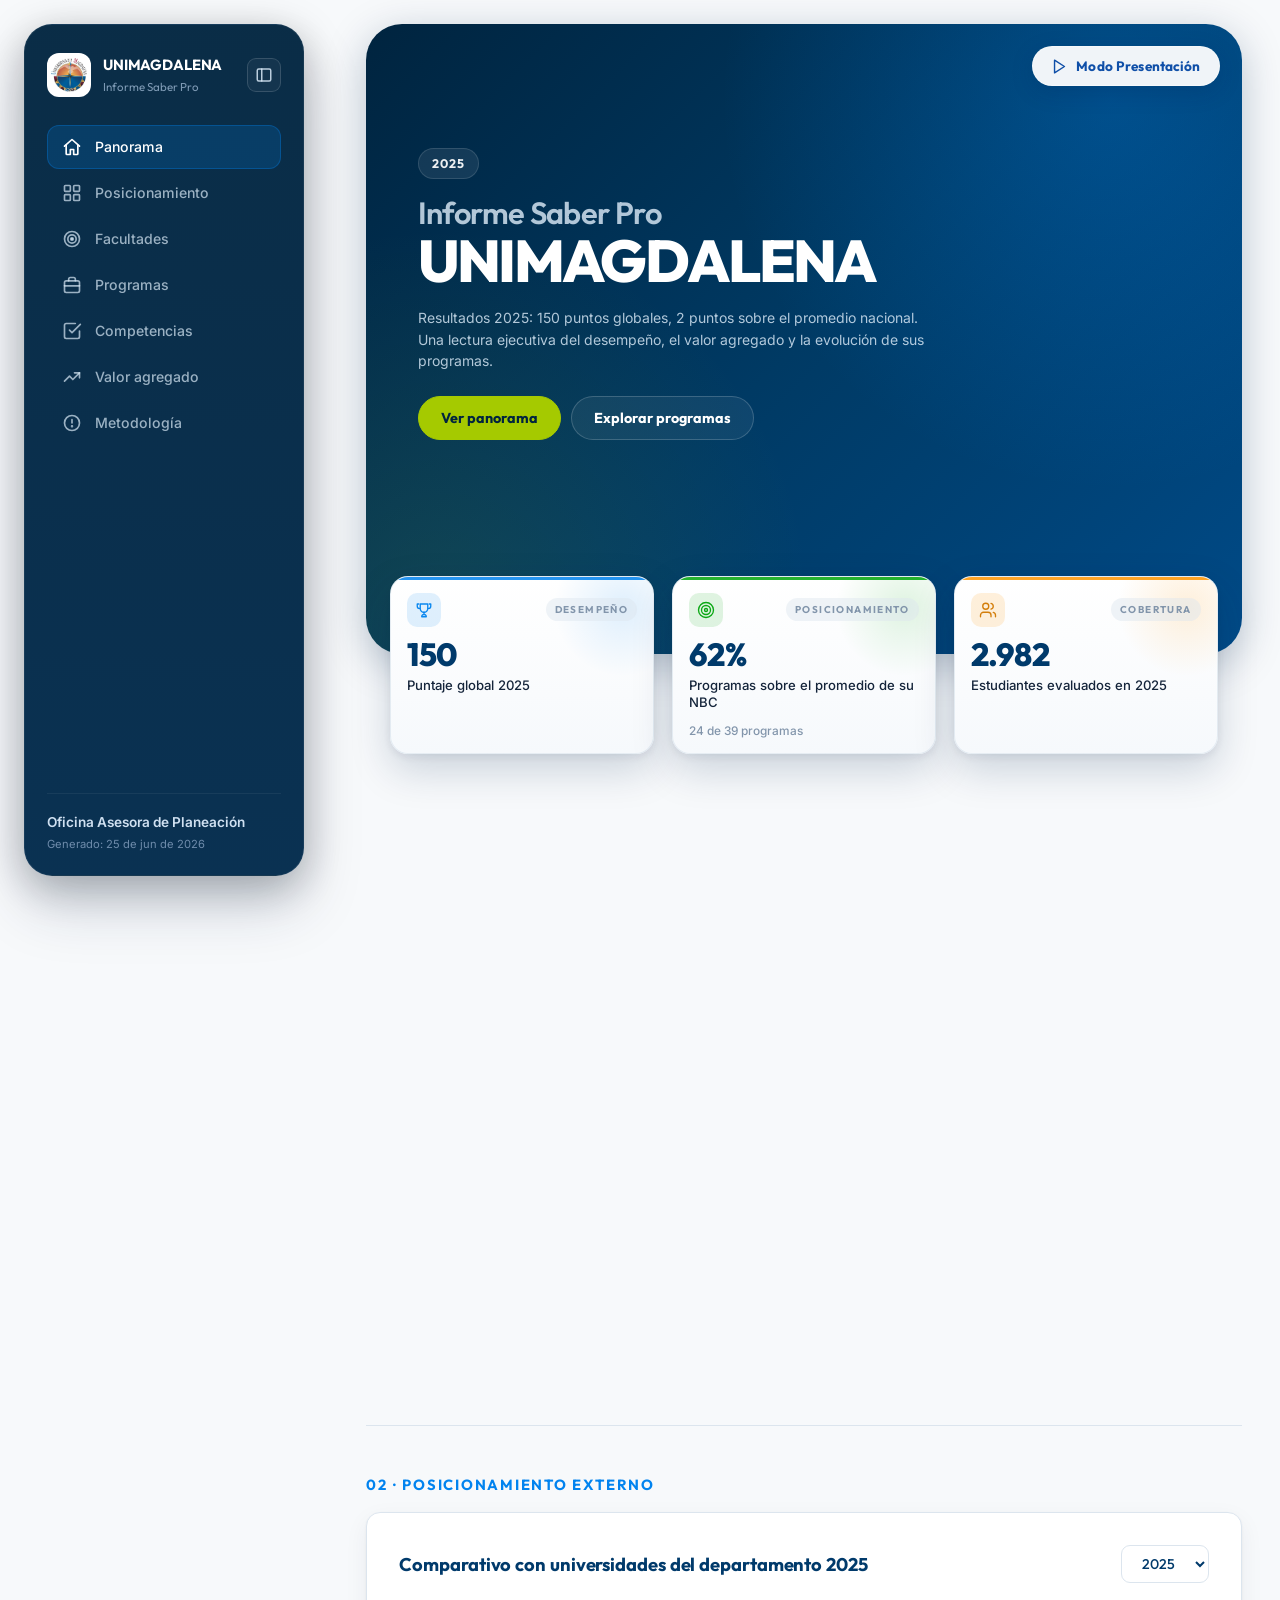
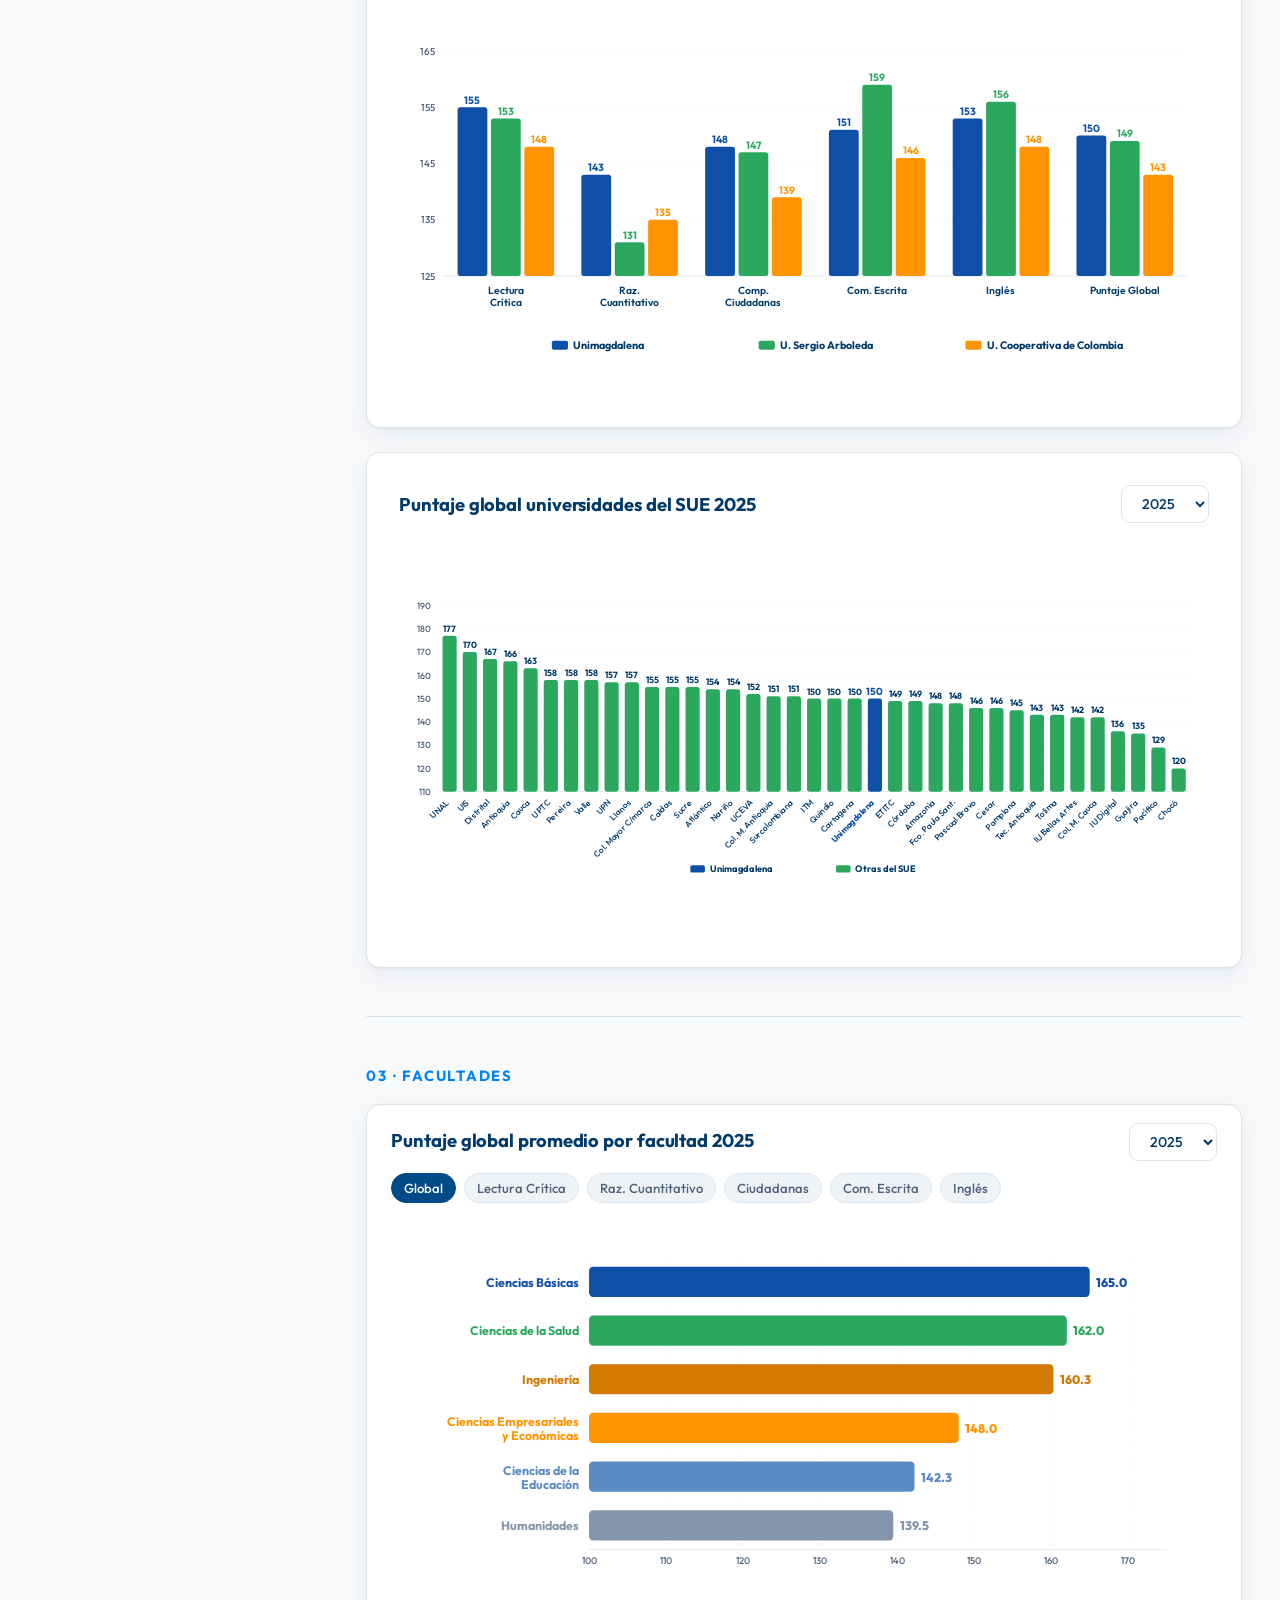
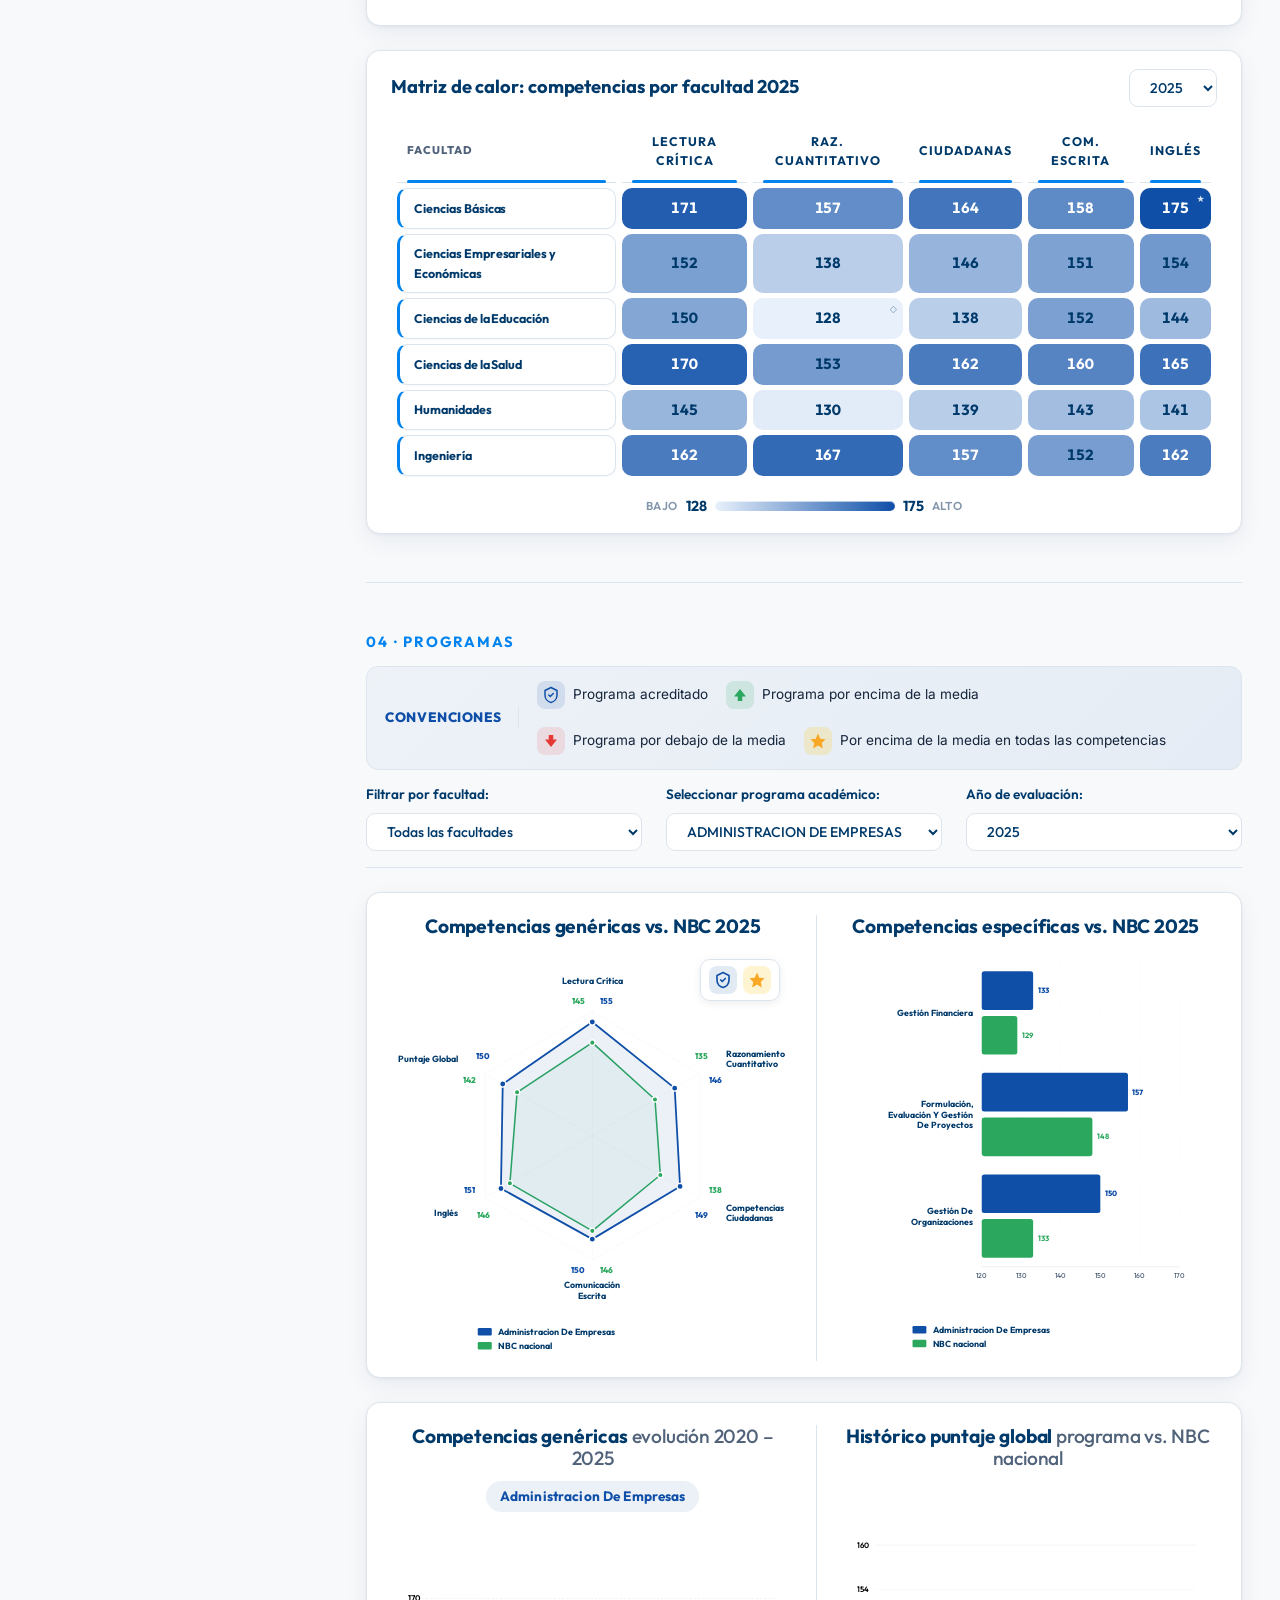
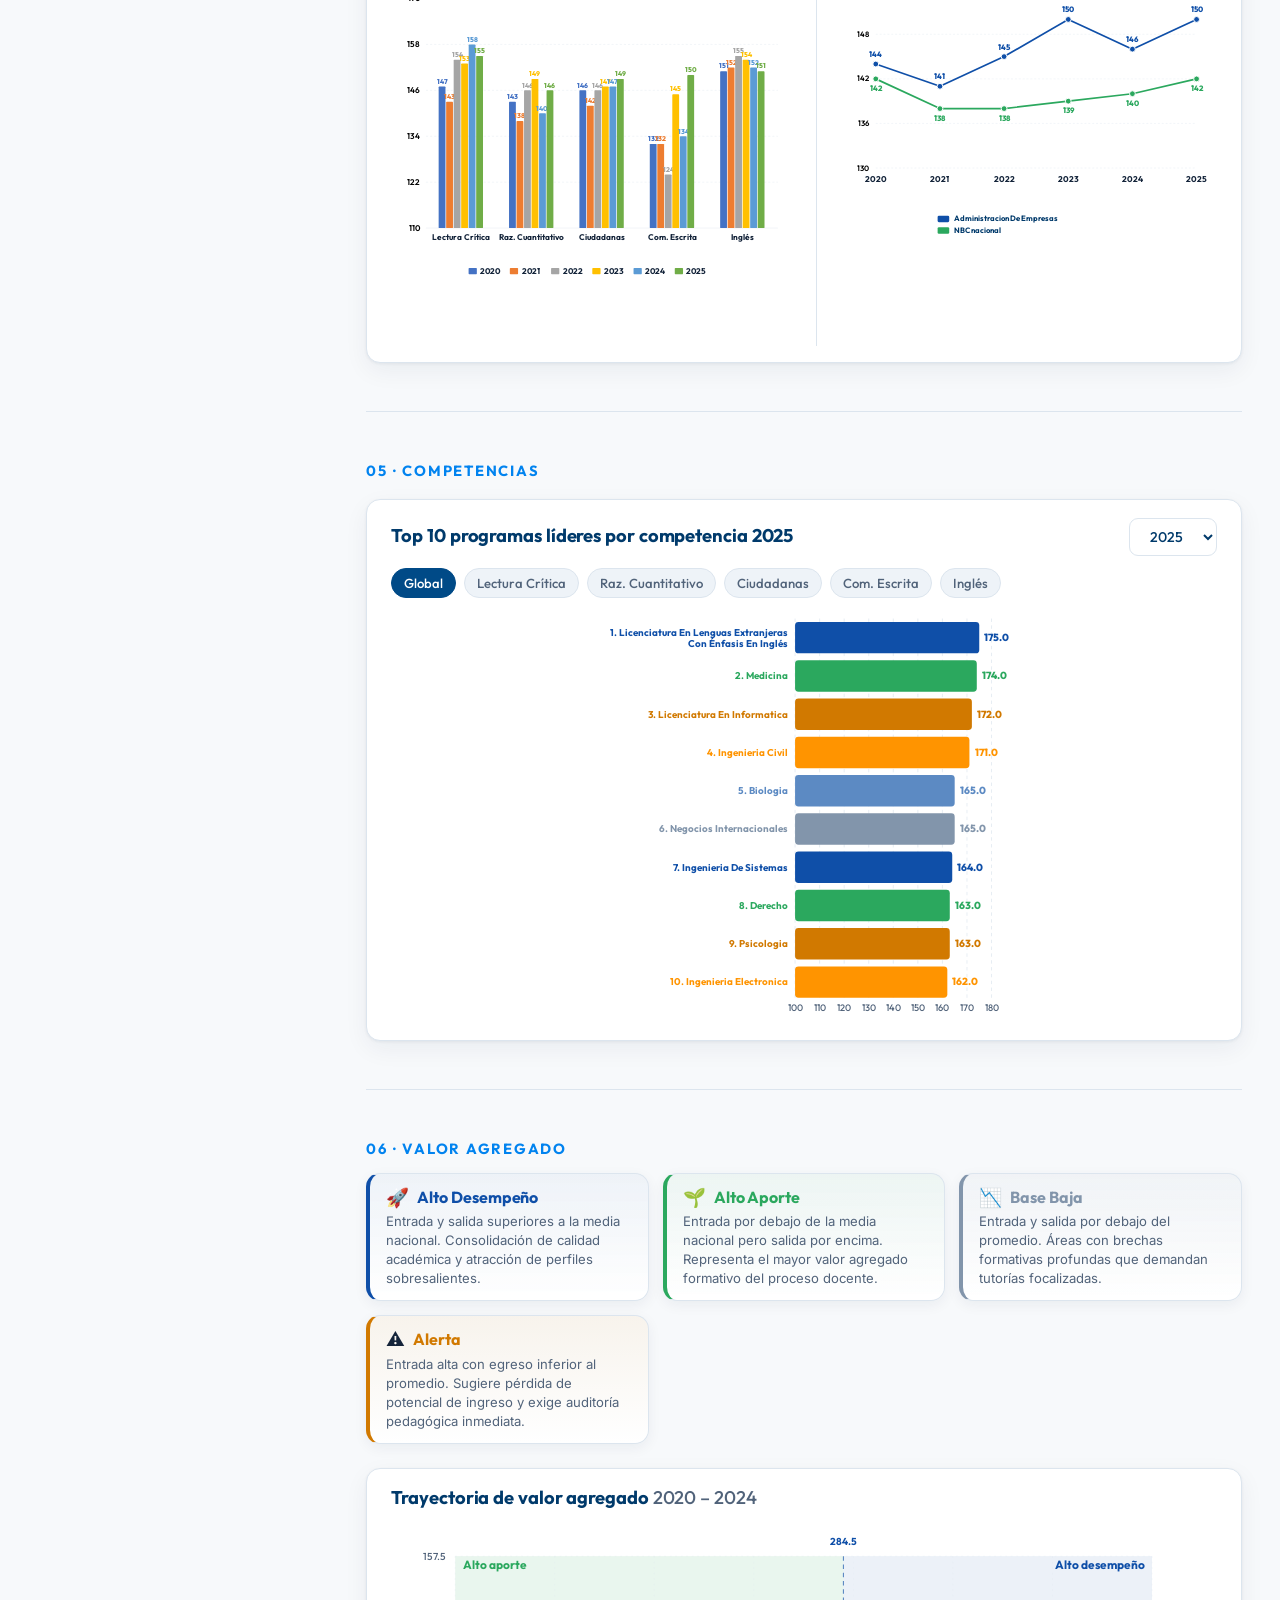
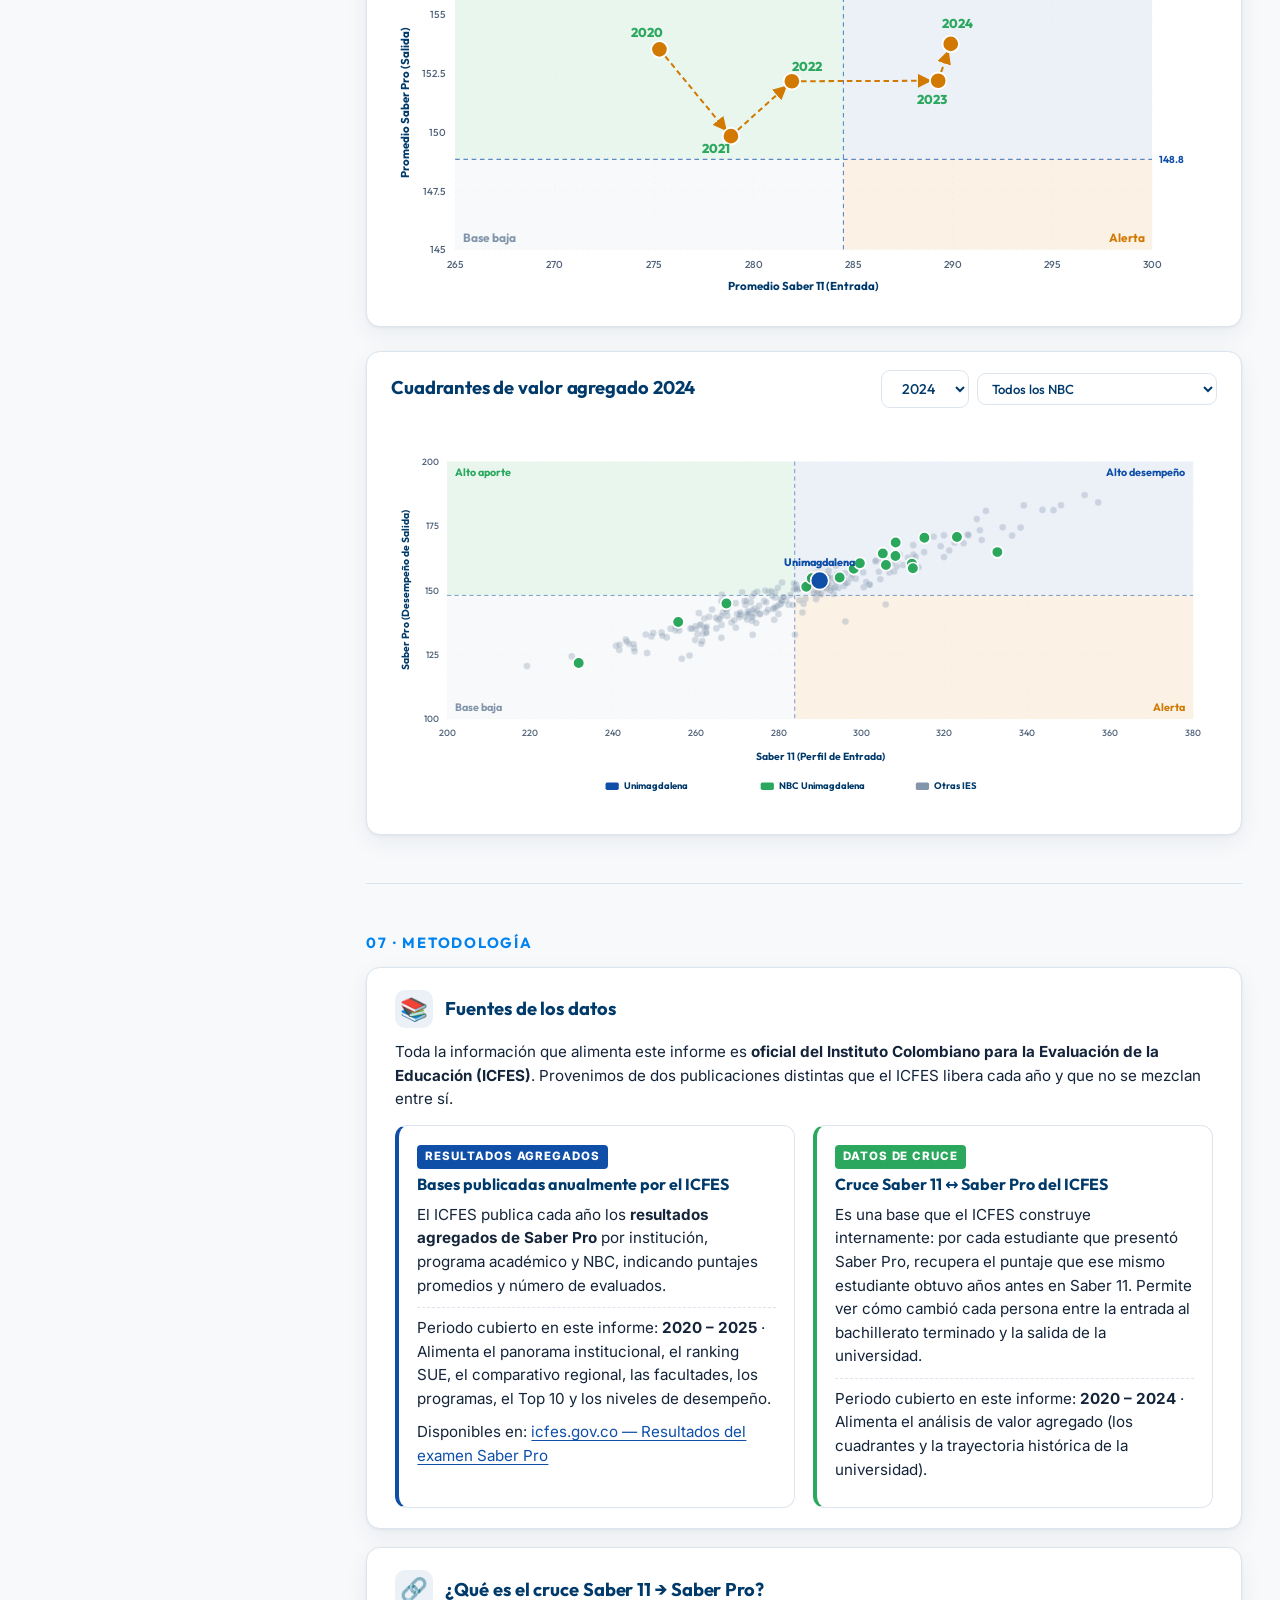
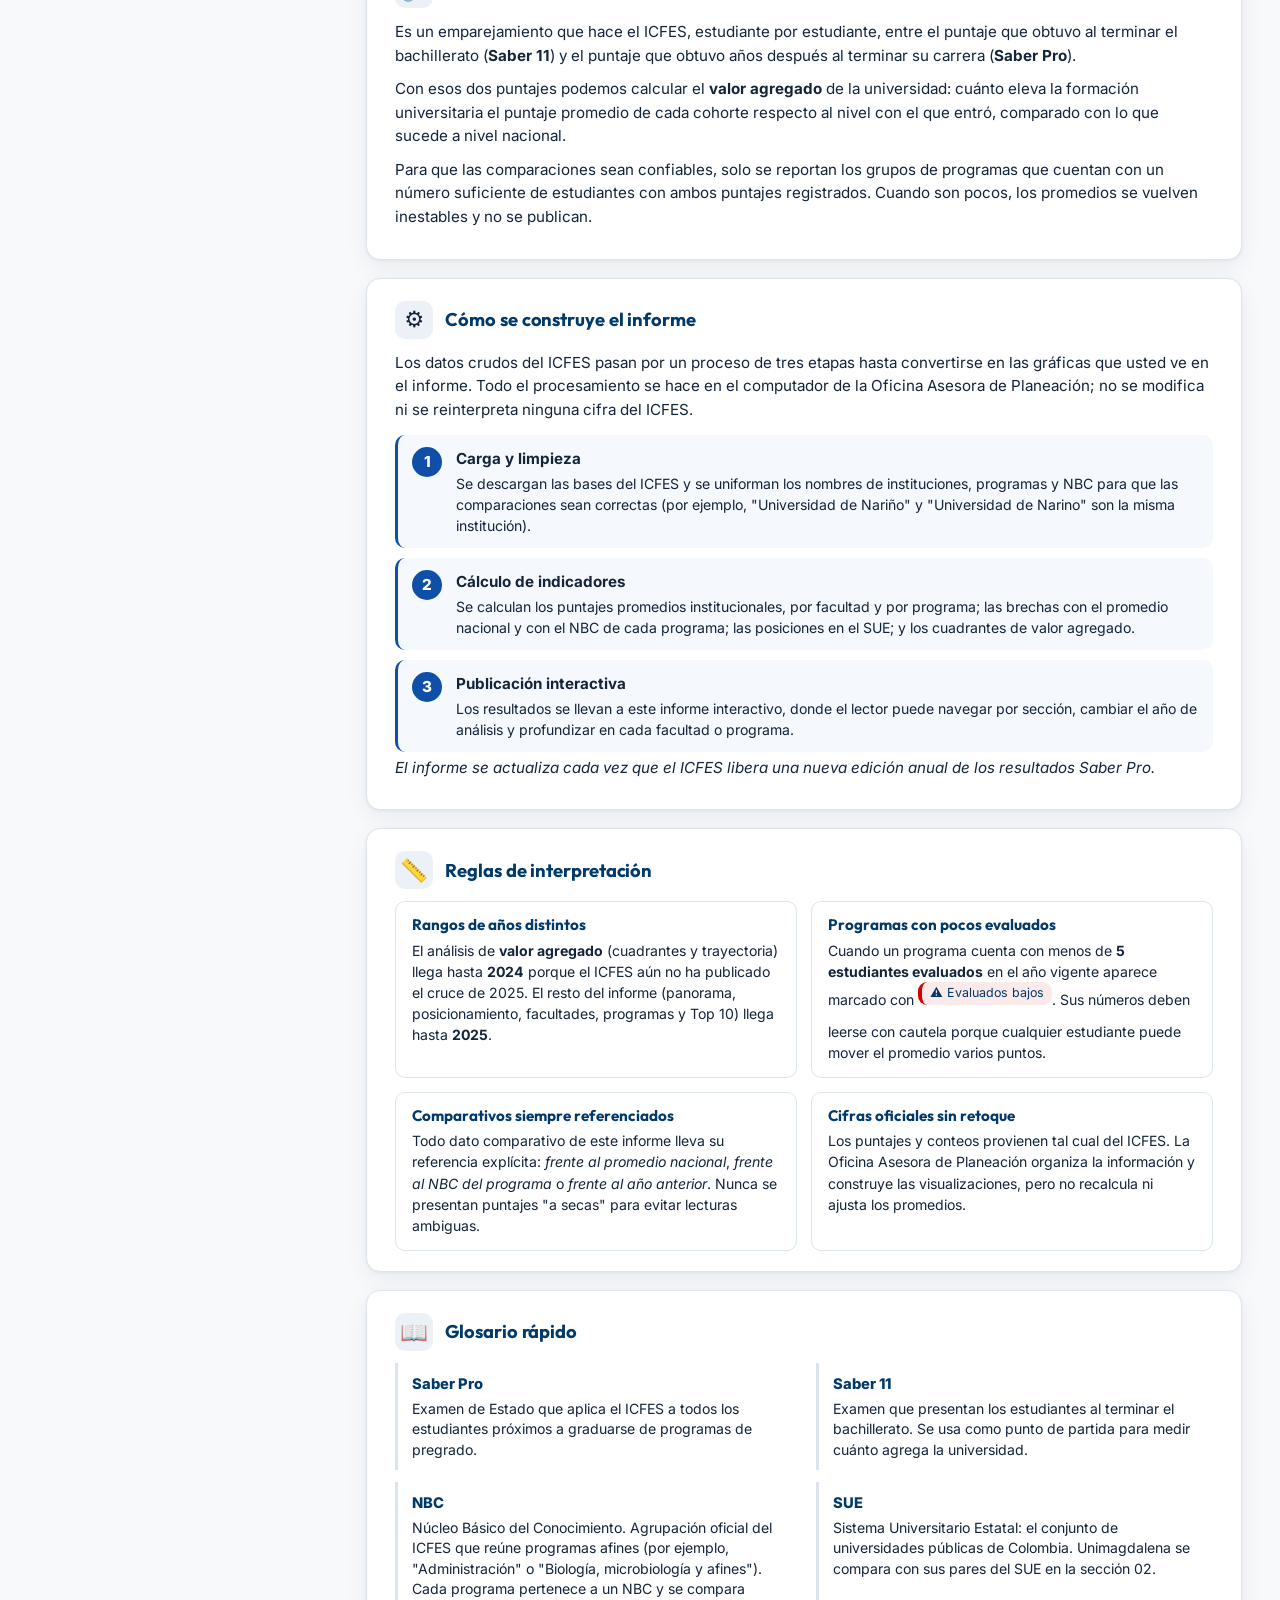
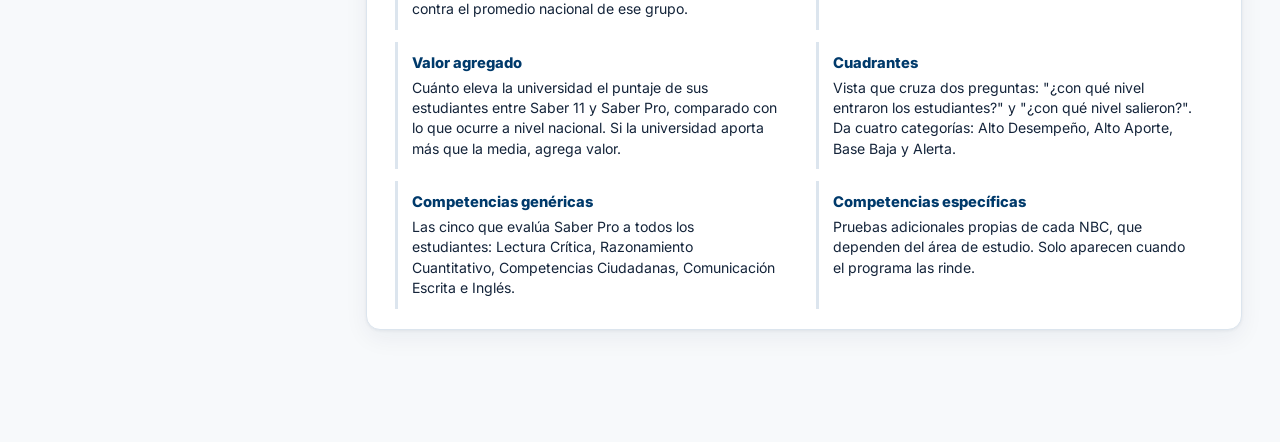
==== informe/informe/index.html @ 6e068664 "feat(presentation): pulir Slide 08 Valor Agregado - 4 cuadrante chips compactos arriba (Alto Desempe" ====
<!DOCTYPE html>
<html lang="es">
<head>
<meta charset="UTF-8">
<meta name="viewport" content="width=device-width, initial-scale=1.0">
<!-- Cache control: forza al navegador a revalidar el HTML cada vez para que
     los cambios de breakpoints/layout se vean sin necesidad de hard refresh
     manual. Asi el push de github pages se refleja en el telefono al instante. -->
<meta http-equiv="Cache-Control" content="no-cache, no-store, must-revalidate">
<meta http-equiv="Pragma" content="no-cache">
<meta http-equiv="Expires" content="0">
<title>Informe Saber Pro · Universidad del Magdalena</title>
<link rel="preconnect" href="https://fonts.googleapis.com">
<link rel="preconnect" href="https://fonts.gstatic.com" crossorigin>
<link href="https://fonts.googleapis.com/css2?family=Outfit:wght@400;500;600;700;800&family=Inter:wght@400;500;600&display=swap" rel="stylesheet">
<link rel="stylesheet" href="assets/css/tokens.css?v=252">
<link rel="stylesheet" href="assets/css/presentation.css?v=285">
</head>
<body>

<!-- Botón hamburguesa para abrir el menú en mobile -->
<button type="button" class="menu-toggle" id="menuToggle" aria-label="Abrir menú de secciones" aria-expanded="false" aria-controls="sidebar">
  <svg viewBox="0 0 24 24" fill="none" stroke="currentColor" stroke-width="2.4" stroke-linecap="round" stroke-linejoin="round" aria-hidden="true">
    <line x1="4" y1="7" x2="20" y2="7"/>
    <line x1="4" y1="12" x2="20" y2="12"/>
    <line x1="4" y1="17" x2="20" y2="17"/>
  </svg>
</button>

<!-- Backdrop del drawer (oscurece el contenido cuando el menú está abierto en mobile) -->
<div class="sidebar-backdrop" id="sidebarBackdrop" aria-hidden="true"></div>

<div class="layout">

  <!-- ===================== SIDEBAR ===================== -->
  <aside class="sidebar" id="sidebar" aria-label="Menu de secciones">
    <div class="sidebar__brand">
      <div class="sidebar__logo" id="brandLogo">
        <img src="assets/img/escudo-unimagdalena.png?v=251"
             alt="Escudo Universidad del Magdalena"
             onerror="this.parentNode.textContent='UM'">
      </div>
      <div class="sidebar__title">UNIMAGDALENA<span>Informe Saber Pro</span></div>
      <button type="button" class="sidebar-toggle" id="sidebarToggle" aria-label="Colapsar menú" aria-expanded="true">
        <svg viewBox="0 0 24 24" fill="none" stroke="currentColor" stroke-width="2" stroke-linecap="round" stroke-linejoin="round" aria-hidden="true">
          <rect x="3" y="4" width="18" height="16" rx="2"/>
          <line x1="9" y1="4" x2="9" y2="20"/>
        </svg>
      </button>
    </div>
    <nav class="nav" id="nav">
      <a class="nav__item is-active" href="#portada" data-label="Panorama">
        <span class="nav__icon" aria-hidden="true"><svg viewBox="0 0 24 24" fill="none" stroke="currentColor" stroke-width="2" stroke-linecap="round" stroke-linejoin="round"><path d="M3 11l9-8 9 8"/><path d="M5 10v10a1 1 0 0 0 1 1h4v-6h4v6h4a1 1 0 0 0 1-1V10"/></svg></span>
        <span class="nav__text">Panorama</span>
      </a>
      <a class="nav__item" href="#posicionamiento" data-label="Posicionamiento">
        <span class="nav__icon" aria-hidden="true"><svg viewBox="0 0 24 24" fill="none" stroke="currentColor" stroke-width="2" stroke-linecap="round" stroke-linejoin="round"><rect x="3" y="3" width="7" height="7" rx="1"/><rect x="14" y="3" width="7" height="7" rx="1"/><rect x="3" y="14" width="7" height="7" rx="1"/><rect x="14" y="14" width="7" height="7" rx="1"/></svg></span>
        <span class="nav__text">Posicionamiento</span>
      </a>
      <a class="nav__item" href="#facultades" data-label="Facultades">
        <span class="nav__icon" aria-hidden="true"><svg viewBox="0 0 24 24" fill="none" stroke="currentColor" stroke-width="2" stroke-linecap="round" stroke-linejoin="round"><circle cx="12" cy="12" r="9"/><circle cx="12" cy="12" r="5"/><circle cx="12" cy="12" r="1.5" fill="currentColor"/></svg></span>
        <span class="nav__text">Facultades</span>
      </a>
      <a class="nav__item" href="#programas" data-label="Programas">
        <span class="nav__icon" aria-hidden="true"><svg viewBox="0 0 24 24" fill="none" stroke="currentColor" stroke-width="2" stroke-linecap="round" stroke-linejoin="round"><rect x="3" y="7" width="18" height="14" rx="2"/><path d="M8 7V5a2 2 0 0 1 2-2h4a2 2 0 0 1 2 2v2"/><path d="M3 13h18"/></svg></span>
        <span class="nav__text">Programas</span>
      </a>
      <a class="nav__item" href="#competencias" data-label="Competencias">
        <span class="nav__icon" aria-hidden="true"><svg viewBox="0 0 24 24" fill="none" stroke="currentColor" stroke-width="2" stroke-linecap="round" stroke-linejoin="round"><polyline points="9 11 12 14 22 4"/><path d="M21 12v7a2 2 0 0 1-2 2H5a2 2 0 0 1-2-2V5a2 2 0 0 1 2-2h11"/></svg></span>
        <span class="nav__text">Competencias</span>
      </a>
      <a class="nav__item" href="#valor-agregado" data-label="Valor agregado">
        <span class="nav__icon" aria-hidden="true"><svg viewBox="0 0 24 24" fill="none" stroke="currentColor" stroke-width="2" stroke-linecap="round" stroke-linejoin="round"><polyline points="3 17 9 11 13 15 21 7"/><polyline points="15 7 21 7 21 13"/></svg></span>
        <span class="nav__text">Valor agregado</span>
      </a>
      <a class="nav__item" href="#metodologia" data-label="Metodología">
        <span class="nav__icon" aria-hidden="true"><svg viewBox="0 0 24 24" fill="none" stroke="currentColor" stroke-width="2" stroke-linecap="round" stroke-linejoin="round"><circle cx="12" cy="12" r="9"/><path d="M12 8v4"/><circle cx="12" cy="16" r="0.5" fill="currentColor"/></svg></span>
        <span class="nav__text">Metodología</span>
      </a>
    </nav>
    <div class="sidebar__foot">
      <strong>
        <span class="sidebar__foot-full">Oficina Asesora de Planeación</span>
        <span class="sidebar__foot-short" aria-hidden="true">OAP</span>
      </strong>
      <span id="footGen"></span>
    </div>
  </aside>


  <!-- ===================== CONTENIDO ===================== -->
  <main class="content">

    <!-- HERO / PORTADA -->
    <header class="hero" id="portada">
      <!-- Boton flotante para activar el Modo Presentacion (capa visual sobre el informe) -->
      <button type="button" class="presentation-trigger" id="presentationTrigger" aria-label="Activar modo presentación">
        <svg viewBox="0 0 24 24" fill="none" stroke="currentColor" stroke-width="2" stroke-linecap="round" stroke-linejoin="round" aria-hidden="true">
          <polygon points="5 3 19 12 5 21 5 3"/>
        </svg>
        <span>Modo Presentación</span>
      </button>
      <div class="hero__inner">
        <span class="hero__year-badge">2025</span>
        <h1>
          <span>Informe Saber Pro</span>
          <strong>UNIMAGDALENA</strong>
        </h1>
        <p class="hero__sub" id="heroSub"></p>
        <div class="hero__actions" aria-label="Accesos principales">
          <a class="hero__button hero__button--primary" href="#panorama">Ver panorama</a>
          <a class="hero__button" href="#programas">Explorar programas</a>
        </div>
      </div>
      <!-- Métricas conservadas como sumidero invisible para que el JS no falle -->
      <span id="heroScore" hidden></span>
      <span id="heroRank" hidden></span>
      <span id="heroPrograms" hidden></span>
    </header>

    <!-- KPIs (G1) -->
    <section class="kpi-grid" id="kpiGrid" aria-label="Indicadores clave"></section>

    <!-- SECCIONES -->
    <section class="section" id="panorama">
      <div class="section__eyebrow">01 · Panorama institucional</div>
      <!-- Card combinado: radar + histórico global en 2 columnas con divisor -->
      <div class="card panorama-card">
        <div class="panorama-grid">
          <div class="panorama-side">
            <div class="panorama-side__header">
              <h3 class="card__title panorama-side__title">Comparativo con el promedio nacional <span id="radarYearLbl">2025</span></h3>
              <div class="select-wrapper">
                <select id="selAnioRadar" class="control-select"></select>
              </div>
            </div>
            <div class="chart-container" id="chartRadar"></div>
          </div>
          <div class="panorama-side">
            <div class="panorama-side__header">
              <h3 class="card__title panorama-side__title">Evolución histórica <span class="card__title-soft">2020 – 2025</span></h3>
              <div class="select-wrapper select-wrapper--compact">
                <select id="selEvolComp" class="control-select control-select--compact"></select>
              </div>
            </div>
            <div class="chart-container" id="chartEvol"></div>
          </div>
        </div>
      </div>
    </section>

    <section class="section" id="posicionamiento">
      <div class="section__eyebrow">02 · Posicionamiento externo</div>
      <div class="charts-grid charts-grid--stacked">
        <div class="card">
          <div class="card__header-flex">
            <h3 class="card__title">Comparativo con universidades del departamento <span id="univDeptYearLbl">2025</span></h3>
            <div class="select-wrapper">
              <select id="selAnioUnivDept" class="control-select"></select>
            </div>
          </div>
          <div class="chart-container" id="chartUnivDept"></div>
        </div>
        <div class="card">
          <div class="card__header-flex">
            <h3 class="card__title">Puntaje global universidades del SUE <span id="sueYearLbl">2025</span></h3>
            <div class="select-wrapper">
              <select id="selAnioSue" class="control-select"></select>
            </div>
          </div>
          <div class="chart-container" id="chartSue"></div>
        </div>
      </div>
    </section>

    <section class="section" id="facultades">
      <div class="section__eyebrow">03 · Facultades</div>
      <div class="charts-grid charts-grid--stacked">
        <div class="card">
          <div class="card__header-flex">
            <h3 class="card__title"><span id="facultadCompLbl">Puntaje global</span> promedio por facultad <span id="facultadYearLbl">2025</span></h3>
            <div class="card__controls">
              <select id="selAnioFacultad" class="control-select"></select>
            </div>
          </div>
          <div class="tabs tabs--facultad" id="facultadCompTabs"></div>
          <div class="chart-container" id="chartFacultades"></div>
        </div>
        <div class="card">
          <div class="card__header-flex">
            <h3 class="card__title">Matriz de calor: competencias por facultad <span id="heatmapYearLbl">2025</span></h3>
            <div class="select-wrapper">
              <select id="selAnioHeatmap" class="control-select"></select>
            </div>
          </div>
          <div class="chart-container" id="chartHeatmap"></div>
        </div>
      </div>
    </section>

    <section class="section" id="programas">
      <div class="section__eyebrow">04 · Programas</div>

      <div class="explorer-container">
        <!-- Convenciones visuales del explorador de programas (encima de los filtros) -->
        <div class="convenciones">
          <div class="convenciones__title">Convenciones</div>
          <div class="convenciones__items">
            <div class="convencion">
              <span class="convencion__icon convencion__icon--acred" aria-hidden="true">
                <svg viewBox="0 0 24 24" fill="none" stroke="currentColor" stroke-width="2" stroke-linecap="round" stroke-linejoin="round"><path d="M12 2 4 6v6c0 5 3.5 9 8 10 4.5-1 8-5 8-10V6l-8-4z"/><path d="m9 12 2 2 4-4"/></svg>
              </span>
              <span class="convencion__text">Programa acreditado</span>
            </div>
            <div class="convencion">
              <span class="convencion__icon convencion__icon--up" aria-hidden="true">
                <svg viewBox="0 0 24 24" fill="currentColor"><path d="M12 4 4 14h5v6h6v-6h5z"/></svg>
              </span>
              <span class="convencion__text">Programa por encima de la media</span>
            </div>
            <div class="convencion">
              <span class="convencion__icon convencion__icon--down" aria-hidden="true">
                <svg viewBox="0 0 24 24" fill="currentColor"><path d="M12 20 4 10h5V4h6v6h5z"/></svg>
              </span>
              <span class="convencion__text">Programa por debajo de la media</span>
            </div>
            <div class="convencion">
              <span class="convencion__icon convencion__icon--star" aria-hidden="true">
                <svg viewBox="0 0 24 24" fill="currentColor"><polygon points="12,2 15,9 22,9.5 17,14.5 18.5,22 12,18 5.5,22 7,14.5 2,9.5 9,9"/></svg>
              </span>
              <span class="convencion__text">Por encima de la media en todas las competencias</span>
            </div>
          </div>
        </div>

        <div class="explorer-controls">
          <div class="control-group">
            <label for="selFacultad">Filtrar por facultad:</label>
            <select id="selFacultad" class="control-select">
              <option value="TODAS">Todas las facultades</option>
            </select>
          </div>
          <div class="control-group">
            <label for="selPrograma">Seleccionar programa académico:</label>
            <select id="selPrograma" class="control-select"></select>
          </div>
          <div class="control-group control-group--year">
            <label for="selAnioProg">Año de evaluación:</label>
            <select id="selAnioProg" class="control-select"></select>
          </div>
        </div>

        <div id="progWarnN" class="warn-badge" style="display: none;">
          <span class="warn-badge__icon">⚠️</span>
          <span class="warn-badge__text"><strong>Evaluados bajos (n &lt; 5):</strong> este programa cuenta con muy pocos evaluados en el año vigente. Interpretar los resultados con precaución.</span>
        </div>


        <div class="charts-grid charts-grid--stacked">
          <!-- Tarjeta combinada: genéricas + específicas vs. NBC -->
          <div class="card prog-genspec-card">
            <div class="prog-genspec-grid">
              <!-- Columna izquierda: Genéricas (radar) -->
              <div class="prog-genspec-side prog-genspec-side--with-status">
                <h3 class="card__title prog-genspec-side__title">Competencias genéricas vs. NBC <span id="progRadarYearLbl">2025</span></h3>
                <!-- Cajita flotante con los iconos del estado del programa (anclada al chart del radar) -->
                <div id="progStatus" class="prog-status-box" hidden></div>
                <div class="chart-container" id="progRadar"></div>
              </div>
              <!-- Columna derecha: Específicas (barras) -->
              <div class="prog-genspec-side" id="progSpecCard">
                <h3 class="card__title prog-genspec-side__title">Competencias específicas vs. NBC <span id="progSpecYearLbl">2025</span></h3>
                <div class="chart-container" id="progSpecBar"></div>
              </div>
            </div>
          </div>
          <!-- Card combinado: evolución de competencias + histórico global del programa -->
          <div class="card prog-history-card">
            <div class="prog-history-grid">
              <div class="prog-history-side">
                <h3 class="card__title prog-genspec-side__title">Competencias genéricas <span class="card__title-soft">evolución 2020 – 2025</span></h3>
                <div class="card__program-label card__program-label--centered" id="progNivelesProgLbl"></div>
                <div class="chart-container" id="progNiveles"></div>
              </div>
              <div class="prog-history-side">
                <h3 class="card__title prog-genspec-side__title">Histórico puntaje global <span class="card__title-soft">programa vs. NBC nacional</span></h3>
                <div class="chart-container" id="progHist"></div>
              </div>
            </div>
          </div>
        </div>
      </div>
    </section>

    <section class="section" id="competencias">
      <div class="section__eyebrow">05 · Competencias</div>

      <div class="charts-grid charts-grid--stacked">
        <div class="card">
          <div class="card__header-flex">
            <h3 class="card__title">Top 10 programas líderes por competencia <span id="topYearLbl">2025</span></h3>
            <div class="select-wrapper">
              <select id="selAnioTop" class="control-select"></select>
            </div>
          </div>
          <div class="tabs" id="topTabs"></div>
          <div class="chart-container" id="chartTop10"></div>
        </div>
      </div>
    </section>

    <section class="section" id="valor-agregado">
      <div class="section__eyebrow">06 · Valor agregado</div>

      <!-- Tarjetas explicativas de los 4 cuadrantes -->
      <div class="cuadrante-cards">
        <article class="cuadrante-card cuadrante-card--desempeno">
          <header class="cuadrante-card__head">
            <span class="cuadrante-card__icon" aria-hidden="true">🚀</span>
            <h4>Alto Desempeño</h4>
          </header>
          <p>Entrada y salida superiores a la media nacional. Consolidación de calidad académica y atracción de perfiles sobresalientes.</p>
        </article>
        <article class="cuadrante-card cuadrante-card--aporte">
          <header class="cuadrante-card__head">
            <span class="cuadrante-card__icon" aria-hidden="true">🌱</span>
            <h4>Alto Aporte</h4>
          </header>
          <p>Entrada por debajo de la media nacional pero salida por encima. Representa el mayor valor agregado formativo del proceso docente.</p>
        </article>
        <article class="cuadrante-card cuadrante-card--base">
          <header class="cuadrante-card__head">
            <span class="cuadrante-card__icon" aria-hidden="true">📉</span>
            <h4>Base Baja</h4>
          </header>
          <p>Entrada y salida por debajo del promedio. Áreas con brechas formativas profundas que demandan tutorías focalizadas.</p>
        </article>
        <article class="cuadrante-card cuadrante-card--alerta">
          <header class="cuadrante-card__head">
            <span class="cuadrante-card__icon" aria-hidden="true">⚠️</span>
            <h4>Alerta</h4>
          </header>
          <p>Entrada alta con egreso inferior al promedio. Sugiere pérdida de potencial de ingreso y exige auditoría pedagógica inmediata.</p>
        </article>
      </div>

      <div class="charts-grid charts-grid--stacked">
        <div class="card">
          <h3 class="card__title">Trayectoria de valor agregado <span class="card__title-soft">2020 – 2024</span></h3>
          <div class="chart-container" id="chartTrayectoria"></div>
        </div>
        <div class="card">
          <div class="card__header-flex">
            <h3 class="card__title">Cuadrantes de valor agregado <span id="cuadranteYearLbl">2024</span></h3>
            <div class="card__controls card__controls--inline">
              <div class="select-wrapper">
                <select id="selAnioCuadrante" class="control-select" aria-label="Año del análisis"></select>
              </div>
              <div class="select-wrapper">
                <select id="selNbcCuadrante" class="control-select control-select--compact" aria-label="Filtrar por NBC"></select>
              </div>
            </div>
          </div>
          <div class="chart-container" id="chartCuadrantes"></div>
        </div>
      </div>
    </section>

    <section class="section" id="metodologia">
      <div class="section__eyebrow">07 · Metodología</div>

      <div class="metodologia-wrap">

        <!-- Bloque 1: Fuentes de datos -->
        <div class="card metodologia-block">
          <div class="metodologia-block__head">
            <span class="metodologia-block__icon" aria-hidden="true">📚</span>
            <h3 class="card__title">Fuentes de los datos</h3>
          </div>
          <p class="metodologia-block__lead">
            Toda la información que alimenta este informe es <strong>oficial del Instituto Colombiano para la
            Evaluación de la Educación (ICFES)</strong>. Provenimos de dos publicaciones distintas que el ICFES libera
            cada año y que no se mezclan entre sí.
          </p>
          <div class="metodologia-sources">
            <div class="metodologia-source metodologia-source--a">
              <div class="metodologia-source__tag">Resultados agregados</div>
              <h4>Bases publicadas anualmente por el ICFES</h4>
              <p class="metodologia-source__desc">
                El ICFES publica cada año los <strong>resultados agregados de Saber Pro</strong> por institución,
                programa académico y NBC, indicando puntajes promedios y número de evaluados.
              </p>
              <p class="metodologia-source__meta">
                Periodo cubierto en este informe: <strong>2020 – 2025</strong> · Alimenta el panorama institucional,
                el ranking SUE, el comparativo regional, las facultades, los programas, el Top 10 y los niveles de
                desempeño.
              </p>
              <p class="metodologia-source__link">
                Disponibles en:
                <a href="https://www.icfes.gov.co/evaluaciones-icfes/acerca-del-examen-saber-pro/resultados-del-examen-saber-pro/" target="_blank" rel="noopener noreferrer">icfes.gov.co — Resultados del examen Saber Pro</a>
              </p>
            </div>
            <div class="metodologia-source metodologia-source--b">
              <div class="metodologia-source__tag">Datos de cruce</div>
              <h4>Cruce Saber 11 ↔ Saber Pro del ICFES</h4>
              <p class="metodologia-source__desc">
                Es una base que el ICFES construye internamente: por cada estudiante que presentó Saber Pro, recupera
                el puntaje que ese mismo estudiante obtuvo años antes en Saber 11. Permite ver cómo cambió cada
                persona entre la entrada al bachillerato terminado y la salida de la universidad.
              </p>
              <p class="metodologia-source__meta">
                Periodo cubierto en este informe: <strong>2020 – 2024</strong> · Alimenta el análisis de valor
                agregado (los cuadrantes y la trayectoria histórica de la universidad).
              </p>
            </div>
          </div>
        </div>

        <!-- Bloque 2: El cruce -->
        <div class="card metodologia-block">
          <div class="metodologia-block__head">
            <span class="metodologia-block__icon" aria-hidden="true">🔗</span>
            <h3 class="card__title">¿Qué es el cruce Saber 11 → Saber Pro?</h3>
          </div>
          <p>
            Es un emparejamiento que hace el ICFES, estudiante por estudiante, entre el puntaje que obtuvo al terminar
            el bachillerato (<strong>Saber 11</strong>) y el puntaje que obtuvo años después al terminar su carrera
            (<strong>Saber Pro</strong>).
          </p>
          <p>
            Con esos dos puntajes podemos calcular el <strong>valor agregado</strong> de la universidad: cuánto eleva
            la formación universitaria el puntaje promedio de cada cohorte respecto al nivel con el que entró,
            comparado con lo que sucede a nivel nacional.
          </p>
          <p>
            Para que las comparaciones sean confiables, solo se reportan los grupos de programas que cuentan con un
            número suficiente de estudiantes con ambos puntajes registrados. Cuando son pocos, los promedios se
            vuelven inestables y no se publican.
          </p>
        </div>

        <!-- Bloque 3: Cómo se construye el informe -->
        <div class="card metodologia-block">
          <div class="metodologia-block__head">
            <span class="metodologia-block__icon" aria-hidden="true">⚙️</span>
            <h3 class="card__title">Cómo se construye el informe</h3>
          </div>
          <p>
            Los datos crudos del ICFES pasan por un proceso de tres etapas hasta convertirse en las gráficas que
            usted ve en el informe. Todo el procesamiento se hace en el computador de la Oficina Asesora de
            Planeación; no se modifica ni se reinterpreta ninguna cifra del ICFES.
          </p>
          <div class="metodologia-flow">
            <div class="metodologia-flow__step">
              <div class="metodologia-flow__num">1</div>
              <div>
                <strong>Carga y limpieza</strong>
                <p>Se descargan las bases del ICFES y se uniforman los nombres de instituciones, programas y NBC para
                que las comparaciones sean correctas (por ejemplo, "Universidad de Nariño" y "Universidad de Narino"
                son la misma institución).</p>
              </div>
            </div>
            <div class="metodologia-flow__step">
              <div class="metodologia-flow__num">2</div>
              <div>
                <strong>Cálculo de indicadores</strong>
                <p>Se calculan los puntajes promedios institucionales, por facultad y por programa; las brechas con
                el promedio nacional y con el NBC de cada programa; las posiciones en el SUE; y los cuadrantes de
                valor agregado.</p>
              </div>
            </div>
            <div class="metodologia-flow__step">
              <div class="metodologia-flow__num">3</div>
              <div>
                <strong>Publicación interactiva</strong>
                <p>Los resultados se llevan a este informe interactivo, donde el lector puede navegar por sección,
                cambiar el año de análisis y profundizar en cada facultad o programa.</p>
              </div>
            </div>
          </div>
          <p class="metodologia-note">
            El informe se actualiza cada vez que el ICFES libera una nueva edición anual de los resultados Saber Pro.
          </p>
        </div>

        <!-- Bloque 4: Reglas y cobertura -->
        <div class="card metodologia-block">
          <div class="metodologia-block__head">
            <span class="metodologia-block__icon" aria-hidden="true">📏</span>
            <h3 class="card__title">Reglas de interpretación</h3>
          </div>
          <div class="metodologia-rules">
            <div class="metodologia-rule">
              <h4>Rangos de años distintos</h4>
              <p>El análisis de <strong>valor agregado</strong> (cuadrantes y trayectoria) llega hasta
                <strong>2024</strong> porque el ICFES aún no ha publicado el cruce de 2025. El resto del informe
                (panorama, posicionamiento, facultades, programas y Top 10) llega hasta <strong>2025</strong>.</p>
            </div>
            <div class="metodologia-rule">
              <h4>Programas con pocos evaluados</h4>
              <p>Cuando un programa cuenta con menos de <strong>5 estudiantes evaluados</strong> en el año vigente
                aparece marcado con <span class="warn-badge warn-badge--inline">⚠️ Evaluados bajos</span>. Sus
                números deben leerse con cautela porque cualquier estudiante puede mover el promedio varios
                puntos.</p>
            </div>
            <div class="metodologia-rule">
              <h4>Comparativos siempre referenciados</h4>
              <p>Todo dato comparativo de este informe lleva su referencia explícita: <em>frente al promedio
                nacional</em>, <em>frente al NBC del programa</em> o <em>frente al año anterior</em>. Nunca se
                presentan puntajes "a secas" para evitar lecturas ambiguas.</p>
            </div>
            <div class="metodologia-rule">
              <h4>Cifras oficiales sin retoque</h4>
              <p>Los puntajes y conteos provienen tal cual del ICFES. La Oficina Asesora de Planeación organiza la
                información y construye las visualizaciones, pero no recalcula ni ajusta los promedios.</p>
            </div>
          </div>
        </div>

        <!-- Bloque 5: Glosario corto -->
        <div class="card metodologia-block">
          <div class="metodologia-block__head">
            <span class="metodologia-block__icon" aria-hidden="true">📖</span>
            <h3 class="card__title">Glosario rápido</h3>
          </div>
          <dl class="metodologia-glossary">
            <div><dt>Saber Pro</dt><dd>Examen de Estado que aplica el ICFES a todos los estudiantes próximos a graduarse de programas de pregrado.</dd></div>
            <div><dt>Saber 11</dt><dd>Examen que presentan los estudiantes al terminar el bachillerato. Se usa como punto de partida para medir cuánto agrega la universidad.</dd></div>
            <div><dt>NBC</dt><dd>Núcleo Básico del Conocimiento. Agrupación oficial del ICFES que reúne programas afines (por ejemplo, "Administración" o "Biología, microbiología y afines"). Cada programa pertenece a un NBC y se compara contra el promedio nacional de ese grupo.</dd></div>
            <div><dt>SUE</dt><dd>Sistema Universitario Estatal: el conjunto de universidades públicas de Colombia. Unimagdalena se compara con sus pares del SUE en la sección 02.</dd></div>
            <div><dt>Valor agregado</dt><dd>Cuánto eleva la universidad el puntaje de sus estudiantes entre Saber 11 y Saber Pro, comparado con lo que ocurre a nivel nacional. Si la universidad aporta más que la media, agrega valor.</dd></div>
            <div><dt>Cuadrantes</dt><dd>Vista que cruza dos preguntas: "¿con qué nivel entraron los estudiantes?" y "¿con qué nivel salieron?". Da cuatro categorías: Alto Desempeño, Alto Aporte, Base Baja y Alerta.</dd></div>
            <div><dt>Competencias genéricas</dt><dd>Las cinco que evalúa Saber Pro a todos los estudiantes: Lectura Crítica, Razonamiento Cuantitativo, Competencias Ciudadanas, Comunicación Escrita e Inglés.</dd></div>
            <div><dt>Competencias específicas</dt><dd>Pruebas adicionales propias de cada NBC, que dependen del área de estudio. Solo aparecen cuando el programa las rinde.</dd></div>
          </dl>
        </div>

      </div>
    </section>

  </main>
</div>

<script src="assets/js/app.js?v=252"></script>
<script src="assets/js/presentation.js?v=274"></script>
</body>
</html>
---- informe/informe/assets/css/tokens.css ----
/* ============================================================
   UNIMAGDALENA · Informe Saber Pro
   tokens.css — Sistema de identidad visual institucional
   ============================================================ */

:root {
  /* --- Azules institucionales (primario / estructura) --- */
  --brand-primary: #004A87;       /* azul base — estructura, nav, títulos */
  --brand-primary-dark: #003A6B;  /* texto sobre claro, bordes */
  --brand-deep: #00294B;          /* hero oscuro, fondos profundos */
  --brand-mid: #005CAB;           /* hover, series secundarias */
  --brand-accent: #0183EF;        /* DATOS: serie UNIMAGDALENA, énfasis, links */

  /* --- Semántica de datos --- */
  --ref: #FF9400;                 /* referencia nacional / NBC */
  --ref-dark: #D17900;
  --pos: #00A50B;                 /* sobre la media / mejora */
  --pos-soft: #e8f6e9;
  --lime: #A5CA00;                /* verde institucional secundario */
  --lime-bright: #C9F600;
  --lime-dark: #829F00;
  --neg: #D10500;                 /* bajo la media / riesgo */
  --neg-soft: #fbeaea;

  /* --- Neutros fríos (derivados del azul) --- */
  --bg: #F7F9FB;                  /* fondo general azul-gris casi blanco */
  --surface: #FFFFFF;             /* tarjetas */
  --surface-2: #EEF3F8;           /* fondos suaves */
  --border: #DCE5EE;
  --text: #14243A;                /* cuerpo (azul muy oscuro, no negro) */
  --text-soft: #51637A;           /* secundario */
  --text-faint: #8295AB;          /* captions */

  /* --- Tipografía --- */
  --font-display: 'Outfit', system-ui, sans-serif;
  --font-body: 'Inter', system-ui, sans-serif;

  /* --- Escala de espaciado --- */
  --sp-1: 4px;  --sp-2: 8px;  --sp-3: 12px; --sp-4: 16px;
  --sp-5: 24px; --sp-6: 32px; --sp-7: 48px; --sp-8: 64px;

  /* --- Radio y sombra --- */
  --radius: 14px;
  --radius-sm: 9px;
  --shadow: 0 1px 3px rgba(0,41,75,.06), 0 8px 24px rgba(0,41,75,.06);
  --shadow-hover: 0 4px 12px rgba(0,41,75,.10), 0 16px 40px rgba(0,41,75,.10);

  /* --- Layout --- */
  --sidebar-w: 292px;
  --content-max: 1180px;
}

/* ============================================================
   Reset y base
   ============================================================ */
*, *::before, *::after { box-sizing: border-box; }
html { scroll-behavior: smooth; scroll-padding-top: var(--sp-5); }
@media (prefers-reduced-motion: reduce) {
  html { scroll-behavior: auto; }
  * { animation-duration: .01ms !important; transition-duration: .01ms !important; }
  /* Reveal: mostrar todo de inmediato sin transformaciones */
  .section,
  .section .card,
  .section .kpi-card,
  .section .cuadrante-card,
  .section .convenciones,
  .section .explorer-controls,
  .section .metodologia-block,
  .section .metodologia-source,
  .section .metodologia-flow__step,
  .section .metodologia-rule,
  .kpi-grid > * {
    opacity: 1 !important;
    transform: none !important;
    animation: none !important;
  }
}

/* ============================================================
   Aparición progresiva de secciones y cards al hacer scroll
   --------------------------------------------------------------
   Sistema unificado de reveal:
   1. La sección entera hace fade-up (opacity 0->1, translateY 28px->0)
   2. Cada card/bloque interno hace su propio fade-up con stagger por
      posición (nth-child). El resultado es una cascada elegante en
      lugar de un solo "salto" del bloque completo.
   3. translate3d para GPU acceleration en mobile.
   4. Easing cubic-bezier(.22,.61,.36,1) — ease-out smooth (similar a
      iOS/Material). Una sola curva en todo el sistema.
   ============================================================ */

/* Nivel 1: la seccion completa fade-up — recorrido mas visible para que
   la animacion sea perceptible en desktop (no solo en mobile). */
.section {
  opacity: 0;
  transform: translate3d(0, 48px, 0);
  transition:
    opacity .75s cubic-bezier(.22,.61,.36,1),
    transform .75s cubic-bezier(.22,.61,.36,1);
}
.section.is-revealed {
  opacity: 1;
  transform: translate3d(0, 0, 0);
}

/* Nivel 2: cards y bloques internos parten ocultos y suben con stagger.
   Aplicamos opacity/transform en el ESTADO INICIAL y los revelamos cuando
   la seccion padre tiene .is-revealed. */
.section .card,
.section .kpi-card,
.section .cuadrante-card,
.section .convenciones,
.section .explorer-controls,
.section .metodologia-block,
.section .metodologia-source,
.section .metodologia-flow__step,
.section .metodologia-rule {
  opacity: 0;
  transform: translate3d(0, 24px, 0);
  transition:
    opacity .6s cubic-bezier(.22,.61,.36,1),
    transform .6s cubic-bezier(.22,.61,.36,1);
}
.section.is-revealed .card,
.section.is-revealed .kpi-card,
.section.is-revealed .cuadrante-card,
.section.is-revealed .convenciones,
.section.is-revealed .explorer-controls,
.section.is-revealed .metodologia-block,
.section.is-revealed .metodologia-source,
.section.is-revealed .metodologia-flow__step,
.section.is-revealed .metodologia-rule {
  opacity: 1;
  transform: translate3d(0, 0, 0);
}

/* Stagger por posicion dentro de su grid padre.
   La cascada se siente natural: 0ms, 90ms, 180ms, 270ms... */
.section.is-revealed .charts-grid > *:nth-child(1),
.section.is-revealed .cuadrante-grid > *:nth-child(1),
.section.is-revealed .metodologia-grid > *:nth-child(1),
.section.is-revealed > .card:nth-of-type(1) { transition-delay: 80ms; }

.section.is-revealed .charts-grid > *:nth-child(2),
.section.is-revealed .cuadrante-grid > *:nth-child(2),
.section.is-revealed .metodologia-grid > *:nth-child(2),
.section.is-revealed > .card:nth-of-type(2) { transition-delay: 170ms; }

.section.is-revealed .charts-grid > *:nth-child(3),
.section.is-revealed .cuadrante-grid > *:nth-child(3),
.section.is-revealed .metodologia-grid > *:nth-child(3),
.section.is-revealed > .card:nth-of-type(3) { transition-delay: 260ms; }

.section.is-revealed .charts-grid > *:nth-child(4),
.section.is-revealed .cuadrante-grid > *:nth-child(4),
.section.is-revealed .metodologia-grid > *:nth-child(4),
.section.is-revealed > .card:nth-of-type(4) { transition-delay: 350ms; }

/* Stagger del flujo metodologia (steps) — mas chico porque son lineas */
.section.is-revealed .metodologia-flow__step:nth-child(1) { transition-delay: 70ms; }
.section.is-revealed .metodologia-flow__step:nth-child(2) { transition-delay: 140ms; }
.section.is-revealed .metodologia-flow__step:nth-child(3) { transition-delay: 210ms; }
.section.is-revealed .metodologia-flow__step:nth-child(4) { transition-delay: 280ms; }
.section.is-revealed .metodologia-flow__step:nth-child(5) { transition-delay: 350ms; }

/* NOTA: la primera seccion (panorama) usa el mismo sistema de toggle observer
   que las demas — se anima al cargar (cuando el observer detecta que esta en
   viewport) y se re-anima cuando el usuario scrol vuelve a ella. */
@keyframes heroFadeUp {
  from { opacity: 0; transform: translate3d(0, 18px, 0); }
  to   { opacity: 1; transform: translate3d(0, 0, 0); }
}

/* KPIs (kpi-grid) fade-in con stagger al cargar la pagina */
.kpi-grid > * {
  animation: heroFadeUp .55s cubic-bezier(.22,.61,.36,1) both;
}
.kpi-grid > *:nth-child(1) { animation-delay: 80ms; }
.kpi-grid > *:nth-child(2) { animation-delay: 160ms; }
.kpi-grid > *:nth-child(3) { animation-delay: 240ms; }
.kpi-grid > *:nth-child(4) { animation-delay: 320ms; }
.kpi-grid > *:nth-child(5) { animation-delay: 400ms; }
.kpi-grid > *:nth-child(6) { animation-delay: 480ms; }

body {
  margin: 0;
  font-family: var(--font-body);
  background: var(--bg);
  color: var(--text);
  line-height: 1.55;
  -webkit-font-smoothing: antialiased;
  overflow-x: hidden;
}

h1, h2, h3, h4 { font-family: var(--font-display); line-height: 1.15; margin: 0; color: var(--brand-primary-dark); }
h1 { font-size: 2.4rem; font-weight: 700; letter-spacing: -.02em; }
h2 { font-size: 1.6rem; font-weight: 600; letter-spacing: -.01em; }
h3 { font-size: 1.15rem; font-weight: 600; }
p { margin: 0 0 var(--sp-3); }
a { color: var(--brand-accent); }

/* Foco accesible */
:focus-visible { outline: 3px solid var(--brand-accent); outline-offset: 2px; border-radius: 4px; }

/* ============================================================
   Layout: sidebar flotante permanente + contenido
   ============================================================ */
.layout { min-height: 100vh; }

/* Hamburger y backdrop: solo visibles en mobile (ver @media (max-width: 900px) abajo) */
.menu-toggle, .sidebar-backdrop { display: none; }

.sidebar {
  position: fixed;
  top: 24px;
  left: 24px;
  bottom: 24px;
  width: 280px;
  background:
    linear-gradient(180deg, rgba(0,36,63,.96) 0%, rgba(0,41,75,.96) 100%);
  color: #fff;
  display: flex;
  flex-direction: column;
  padding: 28px 22px 22px;
  border-radius: 28px;
  border: 1px solid rgba(255,255,255,.06);
  box-shadow:
    0 10px 40px rgba(0,0,0,.25),
    0 30px 60px rgba(0,41,75,.18);
  backdrop-filter: blur(16px);
  z-index: 50;
  overflow-y: auto;
  scrollbar-width: thin;
  scrollbar-color: rgba(255,255,255,.12) transparent;
  transition: width .28s ease, padding .28s ease;
}

/* Botón de toggle dentro del header del sidebar (al lado del nombre) */
.sidebar-toggle {
  margin-left: auto;     /* empuja el botón al borde derecho del brand */
  width: 34px;
  height: 34px;
  border-radius: 9px;
  border: 1px solid rgba(255,255,255,.14);
  background: rgba(255,255,255,.04);
  color: rgba(217,233,247,.85);
  display: inline-flex;
  align-items: center;
  justify-content: center;
  cursor: pointer;
  flex-shrink: 0;
  transition: background .15s ease, color .15s ease, border-color .15s ease;
}
.sidebar-toggle:hover {
  background: rgba(255,255,255,.12);
  color: #fff;
  border-color: rgba(255,255,255,.22);
}
.sidebar-toggle svg { width: 18px; height: 18px; }
.sidebar-toggle:focus-visible { outline: 2px solid rgba(1,131,239,.55); outline-offset: 2px; }

/* Iconos y texto de cada item del nav */
.nav__icon {
  display: inline-flex;
  align-items: center;
  justify-content: center;
  width: 22px;
  height: 22px;
  flex-shrink: 0;
}
.nav__icon svg { width: 20px; height: 20px; }
.nav__text { white-space: nowrap; }

/* ============================================================
   Estado COLAPSADO del sidebar
   ============================================================ */
body.sidebar-collapsed .sidebar {
  width: 72px;
  padding: 22px 12px 18px;
}
body.sidebar-collapsed .sidebar__brand {
  justify-content: center;
  margin-bottom: 22px;
}
body.sidebar-collapsed .sidebar__title { display: none; }
/* Footer en estado colapsado: mostrar solo "OAP" centrado, sin la fecha */
body.sidebar-collapsed .sidebar__foot {
  align-items: center;
  text-align: center;
  padding-top: 14px;
  border-top: 1px solid rgba(255,255,255,.06);
}
body.sidebar-collapsed .sidebar__foot-full { display: none; }
body.sidebar-collapsed #footGen { display: none; }

/* Nav: solo icono visible */
body.sidebar-collapsed .nav__item {
  justify-content: center;
  padding: 11px 8px;
  position: relative;
}
body.sidebar-collapsed .nav__num,
body.sidebar-collapsed .nav__text { display: none; }

/* Tooltip flotante para los items del menú lateral
   (renderizado en <body> por el JS para escapar del overflow del sidebar) */
.nav-tooltip {
  position: fixed;
  background: #0F4FA8;
  color: #fff;
  font-family: var(--font-display);
  font-size: 0.82rem;
  font-weight: 700;
  padding: 6px 14px;
  border-radius: 999px;
  white-space: nowrap;
  pointer-events: none;
  opacity: 0;
  transform: translateX(-4px);
  transition: opacity .14s ease, transform .14s ease;
  box-shadow: 0 4px 12px rgba(0,0,0,.18);
  z-index: 9999;
}
.nav-tooltip.is-visible {
  opacity: 1;
  transform: translateX(0);
}

/* Contenido principal se ajusta al sidebar colapsado */
body.sidebar-collapsed .content {
  margin-left: 120px;     /* 24 (gap) + 72 (sidebar) + 24 (gap) */
}

/* Sidebar colapsado: el brand se reduce al logo + el botón debajo, centrados */
body.sidebar-collapsed .sidebar__brand {
  flex-direction: column;
  gap: 10px;
}
body.sidebar-collapsed .sidebar-toggle {
  margin-left: 0;        /* ya no necesita empujarse al borde */
}
.sidebar::-webkit-scrollbar { width: 4px; }
.sidebar::-webkit-scrollbar-thumb { background: rgba(255,255,255,.12); border-radius: 999px; }

.sidebar__brand {
  display: flex; align-items: center; gap: 12px;
  margin-bottom: 28px;
}
.sidebar__logo {
  width: 44px; height: 44px; border-radius: 12px;
  background: #fff; display: grid; place-items: center;
  font-family: var(--font-display); font-weight: 800; color: var(--brand-deep);
  font-size: .78rem; flex-shrink: 0; overflow: hidden; padding: 4px;
}
.sidebar__logo img { width: 100%; height: 100%; object-fit: contain; }
.sidebar__title {
  font-family: var(--font-display);
  font-weight: 700;
  font-size: .92rem;
  letter-spacing: -.01em;
}
.sidebar__title span {
  display: block;
  font-weight: 400;
  font-size: .72rem;
  color: rgba(157,184,212,.78);
  margin-top: 2px;
  letter-spacing: 0;
}

.nav {
  display: flex; flex-direction: column; gap: 2px;
}
.nav__item {
  display: flex; align-items: center; gap: 12px;
  padding: 11px 14px;
  color: rgba(217,233,247,.7);
  text-decoration: none;
  border-radius: 12px;
  font-size: .88rem;
  font-weight: 500;
  transition: background .18s ease, color .18s ease;
}
.nav__item:hover {
  background: rgba(255,255,255,.06);
  color: #fff;
}
.nav__item.is-active {
  background: rgba(1,131,239,.18);
  color: #fff;
  box-shadow: inset 0 0 0 1px rgba(1,131,239,.32);
}
.nav__num {
  font-family: var(--font-display);
  font-size: .68rem;
  font-weight: 600;
  opacity: .55;
  letter-spacing: .04em;
  width: 18px;
}

.sidebar__foot {
  margin-top: auto;
  padding-top: 20px;
  font-size: .7rem;
  color: rgba(127,155,187,.85);
  border-top: 1px solid rgba(255,255,255,.06);
  display: flex;
  flex-direction: column;
  gap: 4px;
}
.sidebar__foot strong {
  color: #cfe0f1;
  display: block;
  font-size: .85rem;
  font-weight: 600;
  line-height: 1.3;
}
/* Por defecto solo se muestra el nombre completo; "OAP" aparece sólo si está colapsado */
.sidebar__foot-short { display: none; }
body.sidebar-collapsed .sidebar__foot-short {
  display: inline-block;
  font-size: 0.92rem;
  font-weight: 800;
  letter-spacing: 0.05em;
  color: #cfe0f1;
  background: rgba(255,255,255,.06);
  padding: 6px 10px;
  border-radius: 8px;
  border: 1px solid rgba(255,255,255,.10);
}

.content {
  margin-left: 328px;     /* 24 (left gap) + 280 (sidebar) + 24 (right gap) */
  padding: 24px clamp(24px, 3vw, 48px) 64px;
  width: auto;
  max-width: 100%;
  transition: margin-left .28s ease;
}

/* ============================================================
   Hero
   ============================================================ */
.hero {
  position: relative;
  display: flex;
  flex-direction: column;
  justify-content: center;
  min-height: clamp(520px, 70svh, 820px);
  margin: 0 0 var(--sp-5);
  padding: clamp(32px, 4vw, 56px) clamp(28px, 4vw, 56px) clamp(110px, 11vw, 170px);
  border-radius: 36px;
  color: #fff;
  overflow: hidden;
  isolation: isolate;
  background:
    radial-gradient(circle at 85% 12%, rgba(1,131,239,.28), transparent 42%),
    radial-gradient(circle at 8% 92%, rgba(165,202,0,.10), transparent 38%),
    linear-gradient(135deg, #00243f 0%, #003a64 50%, #004a87 100%);
  box-shadow: 0 10px 40px rgba(0,41,75,.25);
}

.hero__inner {
  position: relative;
  z-index: 2;
  max-width: 880px;
  animation: heroRise .72s ease both;
}

.hero__year-badge {
  display: inline-flex;
  align-items: center;
  padding: 5px 13px;
  border-radius: 999px;
  background: rgba(255,255,255,.08);
  border: 1px solid rgba(255,255,255,.12);
  color: rgba(255,255,255,.92);
  font-family: var(--font-display);
  font-weight: 700;
  font-size: .78rem;
  letter-spacing: .08em;
  backdrop-filter: blur(10px);
  margin-bottom: 18px;
}

.hero h1 {
  color: #fff;
  margin: 0 0 18px;
  font-family: var(--font-display);
  font-weight: 800;
  line-height: 0.95;
  letter-spacing: -.04em;
  text-wrap: balance;
}
.hero h1 span {
  display: block;
  font-size: clamp(22px, 2.4vw, 38px);
  font-weight: 600;
  color: rgba(217,233,247,.82);
  margin-bottom: 6px;
  letter-spacing: -.02em;
}
.hero h1 strong {
  display: block;
  font-weight: 800;
  font-size: clamp(40px, 4.6vw, 76px);
  letter-spacing: -.045em;
  color: #fff;
}

.hero__sub {
  color: rgba(217,233,247,.82);
  font-size: clamp(14px, 1.05vw, 19px);
  line-height: 1.55;
  max-width: 58ch;
  margin: 0 0 24px;
}

.hero__actions {
  display: flex;
  flex-wrap: wrap;
  gap: 10px;
}
.hero__button {
  display: inline-flex;
  align-items: center;
  justify-content: center;
  min-height: 44px;
  padding: 0 22px;
  border: 1px solid rgba(255,255,255,.18);
  border-radius: 999px;
  background: rgba(255,255,255,.06);
  color: #fff;
  text-decoration: none;
  font-family: var(--font-display);
  font-weight: 700;
  font-size: .9rem;
  backdrop-filter: blur(10px);
  transition: transform .18s ease, background .18s ease, border-color .18s ease;
}
.hero__button:hover {
  transform: translateY(-1px);
  background: rgba(255,255,255,.14);
  border-color: rgba(255,255,255,.32);
}
.hero__button--primary {
  background: var(--lime);
  border-color: var(--lime);
  color: #00243f;
}
.hero__button--primary:hover {
  background: var(--lime-bright);
  border-color: var(--lime-bright);
}

@keyframes heroRise {
  from { opacity: 0; transform: translateY(18px); }
  to { opacity: 1; transform: translateY(0); }
}

/* ============================================================
   KPIs (G1)
   ============================================================ */
.kpi-grid {
  display: grid;
  grid-template-columns: repeat(auto-fit, minmax(240px, 1fr));
  gap: 18px;
  max-width: var(--content-max);
  margin: clamp(-110px, -8vw, -80px) auto var(--sp-6);
  padding: 0 clamp(8px, 2vw, 24px);
  position: relative; z-index: 5;
}

.kpi {
  --kpi-tone: var(--brand-accent);
  --kpi-tone-soft: rgba(1,131,239,.10);
  --kpi-tone-strong: rgba(1,131,239,.92);
  position: relative;
  display: flex;
  flex-direction: column;
  gap: 9px;
  padding: 16px 16px 13px;
  background:
    linear-gradient(180deg, #ffffff 0%, #f6f9fc 100%);
  border: 1px solid rgba(220,229,238,.7);
  border-radius: 18px;
  box-shadow:
    0 16px 40px rgba(0,41,75,.18),
    0 3px 10px rgba(0,41,75,.08),
    inset 0 1px 0 rgba(255,255,255,.9);
  overflow: hidden;
  transition: transform .2s ease, box-shadow .2s ease;
  isolation: isolate;
}
.kpi::before {
  content: '';
  position: absolute;
  inset: 0 0 auto 0;
  height: 3px;
  background: var(--kpi-tone);
  opacity: .85;
}
.kpi::after {
  content: '';
  position: absolute;
  right: -40px;
  top: -40px;
  width: 140px;
  height: 140px;
  background: radial-gradient(circle, var(--kpi-tone-soft) 0%, transparent 70%);
  z-index: -1;
}
.kpi:hover {
  transform: translateY(-3px);
  box-shadow:
    0 24px 60px rgba(0,41,75,.28),
    0 6px 16px rgba(0,41,75,.12),
    inset 0 1px 0 rgba(255,255,255,.9);
}

/* Tonos por KPI */
.kpi--brand {
  --kpi-tone: var(--brand-accent);
  --kpi-tone-soft: rgba(1,131,239,.12);
  --kpi-tone-strong: rgba(1,131,239,.95);
}
.kpi--pos {
  --kpi-tone: var(--pos);
  --kpi-tone-soft: rgba(0,165,11,.12);
  --kpi-tone-strong: rgba(0,165,11,.95);
}
.kpi--ref {
  --kpi-tone: var(--ref);
  --kpi-tone-soft: rgba(255,148,0,.14);
  --kpi-tone-strong: rgba(209,121,0,.95);
}

.kpi__head {
  display: flex;
  align-items: center;
  justify-content: space-between;
  gap: 12px;
}
.kpi__icon {
  display: inline-grid;
  place-items: center;
  width: 34px;
  height: 34px;
  border-radius: 10px;
  background: var(--kpi-tone-soft);
  color: var(--kpi-tone-strong);
  flex-shrink: 0;
}
.kpi__icon svg {
  width: 18px;
  height: 18px;
}
.kpi__tag {
  font-family: var(--font-display);
  font-size: .62rem;
  font-weight: 700;
  letter-spacing: .14em;
  text-transform: uppercase;
  color: var(--text-faint);
  padding: 4px 9px;
  border-radius: 999px;
  background: rgba(220,229,238,.45);
}

.kpi__value {
  font-family: var(--font-display);
  font-size: 2rem;
  font-weight: 800;
  color: var(--brand-primary-dark);
  line-height: 1;
  letter-spacing: -.025em;
  margin: 2px 0 0;
}
.kpi__label {
  font-size: .82rem;
  color: var(--text);
  font-weight: 500;
  line-height: 1.3;
  margin-top: -2px;
}
.kpi__sublabel {
  font-size: .74rem;
  color: var(--text-faint);
  font-weight: 500;
  margin-top: 2px;
}

/* ============================================================
   Secciones
   ============================================================ */
.section {
  max-width: var(--content-max);
  margin: 0 auto;
  padding: var(--sp-7) 0;
  border-top: 1px solid var(--border);
  scroll-margin-top: var(--sp-4);
}
.section:first-of-type { border-top: none; }
.section__eyebrow {
  font-family: var(--font-display); font-size: .92rem; font-weight: 700;
  letter-spacing: .12em; text-transform: uppercase; color: var(--brand-accent);
  margin-bottom: var(--sp-3);
}
.section__title { font-size: 2rem; margin-bottom: var(--sp-3); letter-spacing: -.015em; }
.section__lead { font-size: 1.15rem; color: var(--text-soft); max-width: 64ch; margin-bottom: var(--sp-5); line-height: 1.55; }

.card {
  background: var(--surface); border: 1px solid var(--border);
  border-radius: var(--radius); padding: var(--sp-6); box-shadow: var(--shadow);
}
.placeholder {
  border: 2px dashed var(--border); border-radius: var(--radius);
  padding: var(--sp-7); text-align: center; color: var(--text-faint);
  font-family: var(--font-display); background: var(--surface-2);
}

/* ============================================================
   Responsive
   ============================================================ */

/* Tablet: sidebar más estrecho */
@media (max-width: 1100px) {
  .sidebar {
    width: 240px;
    padding: 24px 18px 18px;
  }
  .content {
    margin-left: 288px;     /* 24 + 240 + 24 */
  }
}

/* Mobile/landscape/foldable: sidebar pasa a drawer hasta 900px.
   Se subio de 720 a 900 porque entre 721 y 1100 el sidebar tablet (240px) +
   margenes (48) deja solo ~430px para contenido, lo cual hace que el hero
   y los cards se vean comprimidos en telefonos en landscape, plegables y
   tablets pequeñas. */
@media (max-width: 900px) {
  /* Boton hamburguesa flotante en la esquina superior izquierda */
  .menu-toggle {
    display: inline-flex;
    align-items: center;
    justify-content: center;
    position: fixed;
    top: 16px;
    left: 16px;
    z-index: 60;
    width: 46px;
    height: 46px;
    border-radius: 14px;
    border: 1px solid rgba(255,255,255,.10);
    background: linear-gradient(135deg, rgba(0,36,63,.96) 0%, rgba(0,41,75,.96) 100%);
    color: #cfe0f1;
    cursor: pointer;
    box-shadow: 0 6px 18px rgba(0,0,0,.20);
    transition: transform .15s ease, background .15s ease;
  }
  .menu-toggle svg { width: 22px; height: 22px; }
  .menu-toggle:active { transform: scale(0.95); }

  /* Backdrop que oscurece el contenido al abrir el drawer */
  .sidebar-backdrop {
    display: block;
    position: fixed;
    inset: 0;
    background: rgba(8, 24, 44, 0.55);
    backdrop-filter: blur(2px);
    z-index: 70;
    opacity: 0;
    pointer-events: none;
    transition: opacity .25s ease;
  }
  body.nav-open .sidebar-backdrop {
    opacity: 1;
    pointer-events: auto;
  }

  /* Sidebar como drawer lateral: ocupa toda la altura del viewport (full height
     drawer pattern, igual que apps móviles profesionales). Position: fixed para
     que NO se mueva con el scroll del fondo. */
  .sidebar {
    position: fixed;
    top: 0;
    left: 0;
    bottom: 0;
    height: 100vh;           /* fallback */
    height: 100dvh;          /* unidad dinámica: maneja la barra de URL móvil */
    width: 286px;
    max-width: 86vw;
    margin: 0;
    padding: 24px 20px 22px;
    /* Solo bordes redondeados en el lado derecho — el lado izquierdo va pegado
       al borde del viewport (no apariencia de card flotante) */
    border-radius: 0 22px 22px 0;
    transform: translateX(-100%);
    transition: transform .28s cubic-bezier(.16,1,.3,1);
    z-index: 80;
    overflow-y: auto;        /* permite scroll interno si el contenido excede la altura */
    -webkit-overflow-scrolling: touch;
    overscroll-behavior: contain;   /* el scroll interno no propaga al body */
    display: flex;
    flex-direction: column;
  }

  /* Backdrop con altura dinámica para coincidir con el drawer */
  .sidebar-backdrop {
    height: 100vh;
    height: 100dvh;
  }

  /* Scroll lock del fondo cuando el drawer está abierto */
  body.nav-open {
    overflow: hidden;
    touch-action: none;      /* en mobile, también bloquea el pan táctil del fondo */
  }
  body.nav-open .sidebar {
    transform: translateX(0);
    box-shadow: 18px 0 38px rgba(0,0,0,.32);
  }
  .sidebar__brand { flex-direction: column; gap: 6px; margin-bottom: 12px; text-align: center; flex-shrink: 0; }
  .sidebar__logo { width: 48px; height: 48px; }
  .sidebar__title { font-size: 1rem; }
  .sidebar__title span {
    font-size: .68rem;
    letter-spacing: 0.18em;
    text-transform: uppercase;
    color: rgba(157,184,212,.85);
    margin-top: 4px;
  }
  /* Toggle interno del sidebar no aplica en mobile (el menu se abre/cierra via hamburguesa) */
  .sidebar-toggle { display: none; }

  /* Encabezado "NAVEGACIÓN" antes de los items */
  .nav::before {
    content: 'Navegación';
    display: block;
    font-family: var(--font-display);
    font-size: 0.68rem;
    font-weight: 700;
    letter-spacing: 0.18em;
    text-transform: uppercase;
    color: rgba(157,184,212,.70);
    padding: 12px 4px 8px;
    border-top: 1px solid rgba(255,255,255,.07);
    margin-top: 2px;
  }

  /* Nav: vertical, items compactos al top. Si el drawer es full-height el footer
     se empuja al fondo via margin-top: auto en .sidebar__foot. */
  .nav {
    flex-direction: column;
    gap: 4px;
    overflow: visible;
    padding: 0 2px;
    flex: 0 0 auto;
  }
  .nav__item {
    display: flex;
    align-items: center;
    gap: 12px;
    padding: 10px 12px;
    border-radius: 12px;
    font-size: 0.92rem;
    font-weight: 600;
    color: rgba(217,233,247,.86);
  }
  .nav__item .nav__icon {
    width: 20px;
    height: 20px;
    color: inherit;
  }
  .nav__item .nav__icon svg { width: 18px; height: 18px; }
  .nav__item:hover {
    background: rgba(255,255,255,.04);
    color: #fff;
  }
  .nav__item.is-active {
    background: linear-gradient(135deg, rgba(1,131,239,.88) 0%, rgba(0,82,166,.92) 100%);
    color: #fff;
    box-shadow: 0 6px 18px rgba(1,131,239,.28), inset 0 0 0 1px rgba(255,255,255,.10);
  }
  .nav__item.is-active .nav__icon { color: #fff; }
  .nav__num { display: none; }

  /* Footer del drawer: visible en mobile, pegado al fondo del drawer (margin-top: auto
     consume el espacio disponible debajo del nav y empuja el footer al borde inferior). */
  .sidebar__foot {
    display: flex;
    flex-direction: column;
    gap: 4px;
    flex-shrink: 0;
    margin-top: auto;
    padding: 14px 6px 4px;
    border-top: 1px solid rgba(255,255,255,.08);
    font-size: 0.72rem;
    color: rgba(127,155,187,.85);
    text-align: left;
    align-items: stretch;
  }
  .sidebar__foot strong {
    display: block;
    font-size: 0.82rem;
    line-height: 1.3;
    color: #cfe0f1;
    font-weight: 700;
  }
  .sidebar__foot-full { display: inline; }
  .sidebar__foot-short { display: none; }

  /* El contenido principal no se desplaza con el drawer (el drawer flota encima) */
  .content {
    margin-left: 0;
    padding: 78px 14px 48px;     /* 78 = espacio para el botón hamburguesa */
    transition: none;
  }
  .hero {
    padding: 28px 20px 32px;
    border-radius: 20px;
  }
  .hero h1 strong {
    /* Buffer mas amplio para que 'UNIMAGDALENA' (12 chars) quepa entera en
       todos los tamaños de telefono comunes (360-414px) sin tener que partir
       el palabra mid-syllaba. */
    font-size: clamp(28px, 8vw, 42px);
    /* No partir 'UNIMAGDALENA' a la mitad si por algun motivo no cabe — mejor
       que se desborde un par de pixeles invisible que verlo como 'UNIMAGDA / LENA'. */
    word-break: normal;
    overflow-wrap: normal;
    hyphens: none;
  }
  .hero h1 span {
    font-size: clamp(20px, 5.5vw, 28px);
  }
  .hero__sub {
    font-size: 15px;
  }
  .hero__actions {
    gap: 10px;
  }
  .hero__button { padding: 11px 18px; font-size: .92rem; }

  /* KPIs apilados con tamaños mas tunados */
  .kpi-grid { gap: 12px; margin: 18px 0 26px; }
  .kpi { padding: 18px 18px 16px; border-radius: 18px; }
  .kpi__value { font-size: 1.7rem; }
  .kpi__icon { width: 32px; height: 32px; }
  .kpi__icon svg { width: 18px; height: 18px; }

  /* Secciones - eyebrow mas compacto */
  .section { padding: 28px 0 32px; }
  .section__eyebrow { font-size: 0.7rem; margin-bottom: 14px; }

  /* Cards: padding compacto y radios consistentes (override section-specific) */
  .card,
  #panorama .card,
  #posicionamiento .card,
  #valor-agregado .card,
  #facultades .card,
  #programas .card,
  #competencias .card,
  #metodologia .card {
    padding: 16px 14px 14px;
    border-radius: 16px;
  }
  .card__title { font-size: 0.95rem; line-height: 1.3; }
  .card__title-soft { font-size: 0.85em; }
  .card__header-flex { gap: 8px; flex-wrap: wrap; }
  /* charts-grid en mobile: ocupa el 100% sin max-width */
  #panorama .charts-grid,
  #posicionamiento .charts-grid,
  #valor-agregado .charts-grid,
  #facultades .charts-grid,
  #programas .charts-grid,
  #competencias .charts-grid {
    max-width: 100%;
  }

  /* Charts: altura mas baja en mobile (los SVG mantienen su aspect ratio) */
  .chart-container { height: 280px; min-height: 260px; }
  .panorama-side .chart-container,
  .prog-genspec-side .chart-container,
  .prog-history-side .chart-container { height: 320px; min-height: 300px; }
  #facultades #chartHeatmap, #competencias #chartTop10, #competencias #chartNiveles { height: 360px; min-height: 320px; }
  #facultades #chartFacultades { height: 340px; min-height: 320px; }

  /* Selectores compactos */
  .control-select { font-size: 0.85rem; padding: 7px 10px; }
  .control-select--compact { min-width: 130px; max-width: 100%; font-size: 0.78rem; padding: 6px 8px; }
  .card__controls--inline { gap: 6px; flex-wrap: wrap !important; }

  /* Cuadrantes: 2 selectores deben caber en mobile - permitir wrap */
  #valor-agregado .card__controls--inline { flex-wrap: wrap !important; width: 100%; }
  #valor-agregado .card__controls--inline .select-wrapper { flex: 1 1 140px; }

  /* Explorer de programas: filtros apilados */
  .explorer-controls { gap: 12px; flex-direction: column; }
  .control-group, .control-group--year { width: 100%; min-width: 0; }
  .convenciones { padding: 12px 14px; gap: 12px; }
  .convenciones__title {
    border-right: none;
    border-bottom: 1px solid var(--border);
    padding-right: 0;
    padding-bottom: 8px;
    width: 100%;
  }
  .convencion { font-size: 0.78rem; }

  /* Cajita de estado del programa en el card combinado */
  .prog-status-box { top: 6px; right: 6px; padding: 4px 6px; gap: 4px; }
  .prog-status-icon { width: 22px; height: 22px; }
  .prog-status-icon svg { width: 14px; height: 14px; }

  /* Metodologia - bloques mas legibles */
  .metodologia-block { padding: 18px 16px 16px; }
  .metodologia-block__head .card__title { font-size: 1rem; }
  .metodologia-sources { grid-template-columns: 1fr; gap: 12px; }
  .metodologia-rules { grid-template-columns: 1fr; gap: 12px; }
  .metodologia-glossary { grid-template-columns: 1fr; gap: 10px; }
  .metodologia-flow__step { padding: 10px 12px; gap: 10px; }
  .metodologia-flow__num { flex: 0 0 26px; height: 26px; font-size: 0.85rem; }

  /* Tabs de competencia (Top 10) horizontal con scroll */
  .tabs {
    overflow-x: auto;
    flex-wrap: nowrap;
    scrollbar-width: none;
    padding-bottom: 4px;
  }
  .tabs::-webkit-scrollbar { display: none; }
  .tab-btn { flex: 0 0 auto; }
}

/* Pantallas muy estrechas (<420px) - ajustes finales */
@media (max-width: 420px) {
  .hero h1 strong { font-size: clamp(28px, 9vw, 38px); }
  .kpi__value { font-size: 1.5rem; }
  .chart-container { height: 240px; min-height: 220px; }
  .panorama-side .chart-container,
  .prog-genspec-side .chart-container,
  .prog-history-side .chart-container { height: 280px; min-height: 260px; }
  .convenciones__items { gap: 10px; }
  .convencion__icon { width: 24px; height: 24px; }
  .convencion__icon svg { width: 14px; height: 14px; }
}

/* ============================================================
   Impresión A4
   ============================================================ */
@media print {
  .sidebar, .menu-toggle, .sidebar-backdrop { display: none; }
  .content { margin-left: 0; max-width: none; padding: 0; }
  .hero { background: var(--brand-deep) !important; -webkit-print-color-adjust: exact; print-color-adjust: exact; }
  .section { page-break-inside: avoid; border-top: none; }
  .card, .kpi { box-shadow: none; border: 1px solid #ccc; }
  body { background: #fff; }
}

/* ============================================================
   Diseño de Contenedores y Cuadrículas de Gráficos (Etapa 5)
   ============================================================ */
.charts-grid {
  display: grid;
  grid-template-columns: repeat(auto-fit, minmax(400px, 1fr));
  gap: var(--sp-5);
  margin-top: var(--sp-4);
}
.charts-grid--stacked {
  grid-template-columns: 1fr;
}
.card--full {
  grid-column: 1 / -1;
}
.card__header-flex {
  display: flex;
  justify-content: space-between;
  align-items: center;
  flex-wrap: wrap;
  gap: var(--sp-3);
  margin-bottom: var(--sp-3);
}
.card__title {
  font-size: 1.15rem;
  font-weight: 700;
  color: var(--brand-primary-dark);
  letter-spacing: -.005em;
}
.card__subtitle {
  font-size: 0.85rem;
  color: var(--text-soft);
  margin-bottom: var(--sp-4);
  line-height: 1.45;
}

.chart-container {
  position: relative;
  width: 100%;
  height: 400px;
  min-height: 360px;
  background: var(--surface);
  border-radius: var(--radius-sm);
  overflow: visible;
}
.chart-container--large {
  height: 500px;
}

/* Panorama: card combinado (radar + histórico) en 2 columnas con divisor */
#panorama .panorama-card {
  max-width: 1180px;
  margin-left: auto;
  margin-right: auto;
  padding: 22px 26px 16px;
}
.panorama-grid {
  display: grid;
  grid-template-columns: 1fr 1fr;
  gap: 24px;
  align-items: stretch;
}
.panorama-side {
  display: flex;
  flex-direction: column;
  min-width: 0;
}
.panorama-side__header {
  display: flex;
  justify-content: space-between;
  align-items: center;
  gap: 12px;
  margin-bottom: 8px;
  min-height: 36px;
}
.panorama-side__title {
  margin: 0;
  font-size: 1.05rem;
}
.panorama-side .chart-container {
  flex: 0 0 420px;
  min-height: 420px;
  height: 420px;             /* altura unificada en cards combinados de 2 columnas */
}
/* Divisor vertical sutil en pantallas grandes */
@media (min-width: 1101px) {
  .panorama-side + .panorama-side {
    border-left: 1px solid var(--border);
    padding-left: 24px;
  }
}
/* En pantallas medianas/pequeñas se apilan */
@media (max-width: 1100px) {
  .panorama-grid {
    grid-template-columns: 1fr;
    gap: 18px;
  }
}

/* Valor agregado: misma estructura compacta que Panorama */
#valor-agregado .charts-grid {
  max-width: 1080px;
  margin-left: auto;
  margin-right: auto;
}
#valor-agregado .card {
  padding: 18px 24px 14px;
}
#valor-agregado .card__title {
  margin-bottom: 4px;
}

/* Facultades: misma estructura compacta */
#facultades .charts-grid {
  max-width: 1080px;
  margin-left: auto;
  margin-right: auto;
}
#facultades .card {
  padding: 18px 24px 14px;
}
#facultades .card__title {
  margin-bottom: 4px;
}

/* Programas: misma estructura compacta */
#programas .charts-grid {
  max-width: 1080px;
  margin-left: auto;
  margin-right: auto;
}
#programas .card {
  padding: 18px 24px 14px;
}
#programas .card__title {
  margin-bottom: 4px;
}

/* Competencias: mismo patrón que las otras secciones (1080px, padding compacto) */
#competencias .charts-grid {
  max-width: 1080px;
  margin-left: auto;
  margin-right: auto;
}
#competencias .card {
  padding: 18px 24px 14px;
}
#competencias .card__title {
  margin-bottom: 4px;
}
/* Tabs de competencia del Top 10: estilo píldora compacto */
#competencias .tabs {
  margin: 4px 0 8px;
}
/* Contenedores de las dos gráficas: altura uniforme */
#competencias #chartTop10,
#competencias #chartNiveles {
  height: 420px;
  min-height: 380px;
  padding: 4px 0 6px;
}
/* El explorer-container se vuelve transparente para que los cards "vivan" en el grid normal */
#programas .explorer-container {
  background: transparent;
  border: none;
  box-shadow: none;
  padding: 0;
  margin-top: 0;
}

/* Filtro del año (3er control en la fila de filtros del explorador) */
.control-group--year {
  flex: 0 0 180px;     /* más compacto que facultad/programa */
  min-width: 160px;
}

/* Card combinado "Evolución de competencias" + "Histórico global" (mismo patrón que prog-genspec-card) */
#programas .prog-history-card {
  padding: 22px 26px 16px;
}
.prog-history-grid {
  display: grid;
  grid-template-columns: 1fr 1fr;
  gap: 24px;
  align-items: stretch;
}
.prog-history-side {
  display: flex;
  flex-direction: column;
  min-width: 0;
}
.prog-history-side .chart-container {
  flex: 0 0 420px;
  min-height: 420px;
  height: 420px;             /* altura unificada en cards combinados de 2 columnas */
}
/* Separador vertical sutil entre columnas en pantallas grandes */
@media (min-width: 1101px) {
  .prog-history-side + .prog-history-side {
    border-left: 1px solid var(--border);
    padding-left: 24px;
  }
}
/* Stack en pantallas medianas/pequeñas */
@media (max-width: 1100px) {
  .prog-history-grid {
    grid-template-columns: 1fr;
    gap: 16px;
  }
}

/* Tarjeta combinada: Genéricas (radar) + Específicas (barras) lado a lado */
#programas .prog-genspec-card {
  padding: 22px 26px 16px;   /* un poco más de aire para la pareja grande */
}
.prog-genspec-grid {
  display: grid;
  grid-template-columns: 1fr 1fr;
  gap: 24px;
  align-items: stretch;
}
.prog-genspec-side {
  display: flex;
  flex-direction: column;
  min-width: 0;
}
.prog-genspec-side__title {
  margin: 0 0 10px;
  text-align: center;
  font-size: 1.2rem;         /* títulos más prominentes (referencia) */
  letter-spacing: -0.01em;
}
.prog-genspec-side .chart-container {
  flex: 0 0 420px;
  min-height: 420px;
  height: 420px;             /* altura unificada en cards combinados de 2 columnas */
}
/* En pantallas medianas (< 1100px) las dos columnas se apilan */
@media (max-width: 1100px) {
  .prog-genspec-grid {
    grid-template-columns: 1fr;
    gap: 16px;
  }
}
/* Separador vertical sutil entre las dos columnas en pantallas grandes */
@media (min-width: 1101px) {
  .prog-genspec-side + .prog-genspec-side {
    border-left: 1px solid var(--border);
    padding-left: 20px;
  }
}

/* Tabs de competencia en Facultades — píldoras con activo en azul */
.tabs--facultad {
  margin: 8px 0 8px;
}

/* Heatmap: tamaño estándar 400px */
#facultades #chartHeatmap {
  height: 400px;
  min-height: 360px;
  padding: 4px 0 6px;
  display: flex;
  flex-direction: column;
  justify-content: center;
}

/* Contenedor de 2 selectores side by side en el header de la card */
.card__controls {
  display: flex;
  align-items: center;
  gap: 8px;
  flex-wrap: wrap;
}
.card__controls--inline {
  flex-wrap: nowrap;       /* mantener selectores en una sola fila */
}
.card__controls--inline .control-select--compact {
  max-width: 240px;        /* permite que el NBC dropdown muestre nombres mas largos */
  min-width: 180px;
}

/* Tarjetas explicativas de los 4 cuadrantes */
.cuadrante-cards {
  display: grid;
  grid-template-columns: repeat(auto-fit, minmax(220px, 1fr));
  gap: 14px;
  max-width: 1080px;
  margin: 0 auto var(--sp-5);
}
.cuadrante-card {
  --cq-tone: var(--brand-accent);
  --cq-tone-soft: rgba(1,131,239,.10);
  background: #fff;
  border: 1px solid var(--border);
  border-left: 4px solid var(--cq-tone);
  border-radius: 14px;
  padding: 14px 16px 12px;
  box-shadow: 0 4px 14px rgba(0,41,75,.06);
  transition: transform .15s ease, box-shadow .15s ease;
}
.cuadrante-card:hover {
  transform: translateY(-2px);
  box-shadow: 0 8px 22px rgba(0,41,75,.10);
}
.cuadrante-card__head {
  display: flex;
  align-items: center;
  gap: 8px;
  margin-bottom: 6px;
}
.cuadrante-card__icon {
  font-size: 1.15rem;
  line-height: 1;
}
.cuadrante-card h4 {
  font-family: var(--font-display);
  font-size: 1rem;
  font-weight: 700;
  color: var(--cq-tone);
  margin: 0;
  letter-spacing: -.005em;
}
.cuadrante-card p {
  font-size: .82rem;
  color: var(--text-soft);
  margin: 0;
  line-height: 1.45;
}
.cuadrante-card--desempeno {
  --cq-tone: #0F4FA8;
  --cq-tone-soft: rgba(15,79,168,.08);
  background: linear-gradient(180deg, rgba(15,79,168,.04) 0%, #fff 100%);
}
.cuadrante-card--aporte {
  --cq-tone: #2BA85E;
  --cq-tone-soft: rgba(43,168,94,.08);
  background: linear-gradient(180deg, rgba(43,168,94,.05) 0%, #fff 100%);
}
.cuadrante-card--base {
  --cq-tone: #8295AB;
  --cq-tone-soft: rgba(130,149,171,.10);
  background: linear-gradient(180deg, rgba(130,149,171,.06) 0%, #fff 100%);
}
.cuadrante-card--alerta {
  --cq-tone: #D17900;
  --cq-tone-soft: rgba(209,121,0,.10);
  background: linear-gradient(180deg, rgba(255,148,0,.06) 0%, #fff 100%);
}

/* Año "soft" en titulares de cards (ej. "Trayectoria de valor agregado 2020 – 2024") */
.card__title-soft {
  color: var(--text-soft);
  font-weight: 500;
}

/* Etiqueta del programa activo debajo del titulo. Solo se usa en el grafico
   'Competencias genericas evolucion 2020-2025' porque su leyenda es de años
   (no muestra el nombre del programa). Pildora suave en azul institucional. */
.card__program-label {
  display: inline-block;
  margin: 4px 0 10px;
  padding: 3px 10px;
  font-family: var(--font-display);
  font-size: 0.78rem;
  font-weight: 700;
  color: #0F4FA8;
  background: rgba(15, 79, 168, 0.08);
  border-radius: 999px;
  letter-spacing: 0.01em;
}
.card__program-label:empty { display: none; }

/* Centrado del badge: contenedor block con flex que centra horizontalmente la
   pildora. Se aplica a la misma pildora (override de display) o a un wrapper. */
.card__program-label--centered {
  display: flex;
  justify-content: center;
  background: transparent;
  padding: 0;
  margin: 8px 0 14px;
  font-size: 0.85rem;
  font-weight: 700;
  color: #0F4FA8;
}
.card__program-label--centered:not(:empty) {
  padding: 5px 14px;
  background: rgba(15, 79, 168, 0.08);
  border-radius: 999px;
  width: max-content;
  margin-left: auto;
  margin-right: auto;
}

/* Meta-información debajo del título del card (NBC, evaluados, etc.) */
.card__meta {
  font-size: 0.82rem;
  color: var(--text-soft);
  margin: 0 0 12px;
  line-height: 1.45;
}
.card__meta strong {
  color: var(--brand-primary-dark);
  font-weight: 700;
}

/* Controles de Selección e Interactividad */
.control-select {
  font-family: var(--font-display);
  font-size: 0.88rem;
  font-weight: 500;
  color: var(--brand-primary-dark);
  padding: var(--sp-2) var(--sp-4);
  border: 1px solid var(--border);
  border-radius: var(--radius-sm);
  background: var(--surface);
  cursor: pointer;
  outline: none;
  transition: border-color .15s, box-shadow .15s;
}
.control-select:hover {
  border-color: var(--brand-mid);
}
.control-select:focus {
  border-color: var(--brand-accent);
  box-shadow: 0 0 0 3px rgba(1, 131, 239, 0.15);
}
/* Variante compacta: selector más estrecho cuando comparte fila con un título */
.control-select--compact {
  font-size: 0.82rem;
  padding: 6px 10px;
  min-width: 140px;
  max-width: 180px;
}
.select-wrapper--compact {
  flex-shrink: 0;
}

.tabs {
  display: flex;
  gap: var(--sp-2);
  flex-wrap: wrap;
}
.tab-btn {
  font-family: var(--font-display);
  font-size: 0.82rem;
  font-weight: 500;
  padding: 6px 12px;
  background: var(--surface-2);
  border: 1px solid var(--border);
  border-radius: 20px;
  color: var(--text-soft);
  cursor: pointer;
  transition: all 0.2s;
}
.tab-btn:hover {
  background: var(--border);
  color: var(--brand-primary-dark);
}
.tab-btn.is-active {
  background: var(--brand-primary);
  border-color: var(--brand-primary);
  color: #fff;
}

/* Contenedor del Explorador G9 */
.explorer-container {
  background: var(--surface);
  border: 1px solid var(--border);
  border-radius: var(--radius);
  padding: var(--sp-6);
  box-shadow: var(--shadow);
  margin-top: var(--sp-4);
}
.explorer-controls {
  display: flex;
  gap: var(--sp-5);
  margin-bottom: var(--sp-5);
  flex-wrap: wrap;
  padding-bottom: var(--sp-4);
  border-bottom: 1px solid var(--border);
}
.control-group {
  display: flex;
  flex-direction: column;
  gap: var(--sp-2);
  flex: 1;
  min-width: 250px;
}
.control-group label {
  font-family: var(--font-display);
  font-size: 0.85rem;
  font-weight: 600;
  color: var(--brand-primary-dark);
}
.explorer-grid {
  display: grid;
  grid-template-columns: repeat(auto-fit, minmax(360px, 1fr));
  gap: var(--sp-4);
}

/* Alerta de muestra baja (n < 5) */
.warn-badge {
  display: flex;
  align-items: flex-start;
  gap: var(--sp-3);
  padding: var(--sp-4);
  background: var(--neg-soft);
  border-left: 4px solid var(--neg);
  border-radius: var(--radius-sm);
  margin-bottom: var(--sp-4);
  font-size: 0.88rem;
  color: var(--brand-primary-dark);
}
.warn-badge__icon {
  font-size: 1.15rem;
  line-height: 1;
}

/* ============================================================
   Convenciones del explorador de Programas + estado del programa
   ============================================================ */
.convenciones {
  display: flex;
  align-items: center;
  gap: 18px;
  padding: 14px 18px;
  background: linear-gradient(135deg, rgba(15,79,168,.04) 0%, rgba(15,79,168,.08) 100%);
  border: 1px solid var(--border);
  border-radius: 12px;
  margin: 6px 0 14px;
  flex-wrap: wrap;
}
.convenciones__title {
  font-family: var(--font-display);
  font-weight: 800;
  font-size: 0.85rem;
  color: #0F4FA8;
  letter-spacing: 0.04em;
  text-transform: uppercase;
  padding-right: 16px;
  border-right: 1px solid var(--border);
  flex-shrink: 0;
}
.convenciones__items {
  display: flex;
  align-items: center;
  gap: 18px;
  flex-wrap: wrap;
  flex: 1;
}
.convencion {
  display: inline-flex;
  align-items: center;
  gap: 8px;
  font-size: 0.85rem;
  color: var(--text);
}
.convencion__icon {
  width: 28px;
  height: 28px;
  border-radius: 8px;
  display: inline-flex;
  align-items: center;
  justify-content: center;
  flex-shrink: 0;
}
.convencion__icon svg { width: 18px; height: 18px; }
.convencion__icon--acred { background: rgba(15,79,168,.12); color: #0F4FA8; }
.convencion__icon--up    { background: rgba(43,168,94,.15); color: #2BA85E; }
.convencion__icon--down  { background: rgba(229,57,53,.12); color: #E53935; }
.convencion__icon--star  { background: rgba(255,193,7,.18); color: #F9A825; }

/* Placeholder cuando una gráfica no tiene datos (p. ej. especificas en cierto año) */
.chart-empty {
  height: 100%;
  display: flex;
  flex-direction: column;
  align-items: center;
  justify-content: center;
  gap: 10px;
  padding: 20px;
  text-align: center;
}
.chart-empty__icon {
  width: 48px;
  height: 48px;
  border-radius: 999px;
  background: rgba(15,79,168,.08);
  color: #0F4FA8;
  display: inline-flex;
  align-items: center;
  justify-content: center;
}
.chart-empty__icon svg { width: 28px; height: 28px; }
.chart-empty__title {
  font-family: var(--font-display);
  font-weight: 800;
  font-size: 1rem;
  color: var(--text);
}
.chart-empty__sub {
  font-size: 0.86rem;
  color: var(--muted);
  max-width: 320px;
  line-height: 1.45;
}

/* Cajita flotante con los iconos de estado del programa — anclada dentro de la
   columna del radar, cerca del label "Lectura Crítica" (parte superior del SVG).
   Sin texto; el texto aparece como tooltip al hover. */
.prog-genspec-side--with-status { position: relative; }
.prog-status-box {
  position: absolute;
  top: 44px;            /* debajo del título de la columna, dentro del área del radar */
  right: 12px;
  display: inline-flex;
  align-items: center;
  gap: 6px;
  padding: 6px 8px;
  background: rgba(255,255,255,.94);
  border: 1px solid var(--border);
  border-radius: 10px;
  box-shadow: 0 2px 8px rgba(0,0,0,.08);
  z-index: 5;
}
.prog-status-box[hidden] { display: none; }

.prog-status-icon {
  width: 28px;
  height: 28px;
  display: inline-flex;
  align-items: center;
  justify-content: center;
  border-radius: 8px;
  position: relative;
  cursor: help;
}
.prog-status-icon svg { width: 18px; height: 18px; }
.prog-status-icon[data-state="acred"] { background: rgba(15,79,168,.12); color: #0F4FA8; }
.prog-status-icon[data-state="up"]    { background: rgba(43,168,94,.15); color: #2BA85E; }
.prog-status-icon[data-state="down"]  { background: rgba(229,57,53,.12); color: #E53935; }
.prog-status-icon[data-state="star"]  { background: rgba(255,193,7,.18); color: #F9A825; }

/* Tooltip al pasar el cursor sobre cada icono */
.prog-status-icon::after {
  content: attr(data-label);
  position: absolute;
  top: calc(100% + 8px);
  right: 0;
  background: #0F4FA8;
  color: #fff;
  font-family: var(--font-display);
  font-size: 0.78rem;
  font-weight: 700;
  padding: 5px 10px;
  border-radius: 6px;
  white-space: nowrap;
  opacity: 0;
  pointer-events: none;
  transition: opacity .14s ease;
  box-shadow: 0 4px 10px rgba(0,0,0,.18);
  z-index: 10;
}
.prog-status-icon:hover::after { opacity: 1; }

/* ============================================================
   Estilos de Gráficos SVG
   ============================================================ */
.svg-chart {
  width: 100%;
  height: 100%;
  overflow: visible;
  display: block;
}
.axis-line {
  stroke: var(--border);
  stroke-width: 1.5;
}
.grid-line {
  stroke: var(--border);
  stroke-width: 0.8;
  stroke-dasharray: 4, 4;
}
.axis-label {
  font-family: var(--font-display);
  font-size: 11px;
  fill: var(--text-soft);
  font-weight: 500;
}
.axis-label--title {
  font-size: 12px;
  fill: var(--brand-primary-dark);
  font-weight: 600;
}
.chart-bar {
  transition: fill 0.2s, opacity 0.2s;
  cursor: pointer;
}
.chart-bar:hover {
  opacity: 0.85;
}
.chart-line {
  fill: none;
  stroke-width: 3;
  stroke-linecap: round;
  stroke-linejoin: round;
}
.chart-dot {
  stroke: #ffffff;
  stroke-width: 2;
  cursor: pointer;
  transition: r 0.2s, stroke-width 0.2s;
}
.chart-dot:hover {
  r: 8;
  stroke-width: 3;
}
.chart-poly {
  stroke-linecap: round;
  stroke-linejoin: round;
}

/* Tooltip Dinámico */
.chart-tooltip {
  position: absolute;
  pointer-events: none;
  background: rgba(0, 41, 75, 0.95);
  color: #fff;
  padding: var(--sp-3) var(--sp-4);
  border-radius: var(--radius-sm);
  font-size: 0.8rem;
  box-shadow: 0 4px 12px rgba(0, 0, 0, 0.15);
  z-index: 1000;
  display: none;
  max-width: 240px;
  line-height: 1.4;
  backdrop-filter: blur(4px);
}
.chart-tooltip strong {
  display: block;
  font-family: var(--font-display);
  font-size: 0.88rem;
  margin-bottom: var(--sp-1);
  color: #6fb4f4;
}

/* Rejilla de Calor (Heatmap) — versión refinada editorial */
.heatmap {
  width: 100%;
  border-collapse: separate;
  border-spacing: 6px 5px;
  margin: 4px 0 0;
  font-family: var(--font-display);
}
.heatmap th, .heatmap td {
  padding: 9px 10px;
  text-align: center;
  border: none;
  border-radius: 10px;
  font-size: 0.92rem;
}

/* HEADERS de columna: tipografía editorial, sin "caja", acento sutil */
.heatmap th {
  font-weight: 700;
  background: transparent;
  color: var(--brand-primary-dark);
  font-size: 0.78rem;
  letter-spacing: .08em;
  text-transform: uppercase;
  padding: 4px 10px 12px;
  border-radius: 0;
  border-bottom: 1px solid var(--border);
  position: relative;
}
.heatmap th::after {
  content: '';
  position: absolute;
  left: 10px; right: 10px; bottom: -1px;
  height: 3px;
  background: var(--brand-accent);
  border-radius: 999px;
}

/* Esquina "FACULTAD": mismo tratamiento que headers */
.heatmap__corner {
  text-align: left !important;
  letter-spacing: .14em;
  text-transform: uppercase;
  font-size: .7rem !important;
  background: transparent !important;
  color: var(--text-soft) !important;
  border-bottom: 1px solid var(--border);
  padding: 4px 10px 12px !important;
  position: relative;
  font-weight: 800 !important;
}
.heatmap__corner::after {
  content: '';
  position: absolute;
  left: 10px; right: 10px; bottom: -1px;
  height: 3px;
  background: var(--brand-accent);
  border-radius: 999px;
}

/* COLUMNA de facultades: tarjetas blancas con sombra y acento lateral */
.heatmap td:first-child {
  font-weight: 700;
  text-align: left;
  background: #fff;
  color: var(--brand-primary-dark);
  min-width: 180px;
  font-size: 0.78rem;
  border-radius: 10px;
  border: 1px solid var(--border);
  border-left: 3px solid var(--brand-accent);
  padding-left: 14px;
  box-shadow: 0 1px 2px rgba(0,41,75,.04);
  letter-spacing: -.005em;
}

/* CELDAS de datos: números con tabular-nums, hover más elegante */
.heatmap__cell {
  font-weight: 700;
  font-size: 0.86rem;
  font-variant-numeric: tabular-nums;
  letter-spacing: -.01em;
  transition: transform .18s ease, box-shadow .18s ease;
  cursor: default;
  position: relative;
}
.heatmap__cell:hover {
  transform: translateY(-2px);
  box-shadow: 0 10px 22px rgba(0,41,75,.22);
  z-index: 2;
}
.heatmap__cell--top::after {
  content: '★';
  position: absolute;
  top: 4px; right: 6px;
  font-size: .58rem;
  opacity: .85;
}
.heatmap__cell--bottom::after {
  content: '◇';
  position: absolute;
  top: 4px; right: 6px;
  font-size: .58rem;
  opacity: .55;
}
.heatmap__cell--empty {
  background: var(--surface-2);
  color: var(--text-faint);
  font-weight: 500;
}

/* Leyenda min/max al pie del heatmap */
.heatmap__legend {
  display: flex;
  align-items: center;
  justify-content: center;
  gap: 8px;
  margin: 14px 0 0;
  font-family: var(--font-display);
  font-size: .82rem;
  color: var(--text-soft);
}
.heatmap__legend-label {
  font-weight: 600;
  letter-spacing: .04em;
  text-transform: uppercase;
  color: var(--text-faint);
  font-size: .72rem;
}
.heatmap__legend-min, .heatmap__legend-max {
  font-weight: 700;
  color: var(--brand-primary-dark);
  font-size: .9rem;
}
.heatmap__legend-bar {
  width: 180px;
  height: 10px;
  border-radius: 999px;
  background: linear-gradient(90deg, #E8F1FB 0%, #0F4FA8 100%);
  box-shadow: inset 0 1px 0 rgba(255,255,255,.6);
}

/* ============================================================
   Sección 7 — Metodología
   ============================================================ */
#metodologia .metodologia-wrap {
  max-width: 1080px;
  margin: 0 auto;
  display: flex;
  flex-direction: column;
  gap: 18px;
}
.metodologia-block {
  padding: 22px 28px 20px;
}
.metodologia-block__head {
  display: flex;
  align-items: center;
  gap: 12px;
  margin-bottom: 12px;
}
.metodologia-block__icon {
  font-size: 1.4rem;
  width: 38px;
  height: 38px;
  display: inline-flex;
  align-items: center;
  justify-content: center;
  border-radius: 10px;
  background: rgba(15, 79, 168, 0.08);
}
.metodologia-block__head .card__title {
  margin: 0;
  font-size: 1.15rem;
}
.metodologia-block p {
  color: var(--text);
  font-size: 0.95rem;
  line-height: 1.55;
  margin: 0 0 10px;
}
.metodologia-block__lead {
  color: var(--muted);
  font-size: 0.95rem;
}
.metodologia-note {
  font-size: 0.85rem;
  color: var(--muted);
  font-style: italic;
  margin-top: 6px;
}
.metodologia-block code {
  font-family: ui-monospace, "SF Mono", Menlo, Monaco, Consolas, monospace;
  font-size: 0.88em;
  background: rgba(15, 79, 168, 0.07);
  color: var(--brand-primary-dark, #0F4FA8);
  padding: 1px 6px;
  border-radius: 4px;
}

/* Fuentes A / B (lado a lado) */
.metodologia-sources {
  display: grid;
  grid-template-columns: 1fr 1fr;
  gap: 18px;
  margin-top: 14px;
}
.metodologia-source {
  border: 1px solid var(--border);
  border-radius: 12px;
  padding: 16px 18px;
  background: var(--surface);
  position: relative;
}
.metodologia-source--a { border-left: 4px solid #0F4FA8; }
.metodologia-source--b { border-left: 4px solid #2BA85E; }
.metodologia-source__tag {
  display: inline-block;
  font-size: 0.72rem;
  font-weight: 800;
  letter-spacing: 0.08em;
  text-transform: uppercase;
  padding: 3px 8px;
  border-radius: 4px;
  margin-bottom: 6px;
  color: #fff;
}
.metodologia-source--a .metodologia-source__tag { background: #0F4FA8; }
.metodologia-source--b .metodologia-source__tag { background: #2BA85E; }
.metodologia-source h4 {
  margin: 0 0 10px;
  font-size: 1rem;
  font-weight: 700;
}
.metodologia-source__desc {
  margin: 0 0 10px;
  font-size: 0.9rem;
  line-height: 1.55;
  color: var(--text);
}
.metodologia-source__meta {
  margin: 0 0 10px;
  font-size: 0.85rem;
  line-height: 1.5;
  color: var(--muted);
  padding-top: 8px;
  border-top: 1px dashed var(--border);
}
.metodologia-source__link {
  margin: 0;
  font-size: 0.85rem;
}
.metodologia-source__link a {
  color: #0F4FA8;
  text-decoration: underline;
  text-decoration-thickness: 1px;
  text-underline-offset: 3px;
  word-break: break-word;
}
.metodologia-source__link a:hover { opacity: 0.8; }

/* Flujo de pipeline */
.metodologia-flow {
  display: flex;
  flex-direction: column;
  gap: 10px;
  margin: 14px 0 4px;
}
.metodologia-flow__step {
  display: flex;
  align-items: flex-start;
  gap: 14px;
  padding: 12px 14px;
  background: rgba(15, 79, 168, 0.04);
  border-radius: 10px;
  border-left: 3px solid #0F4FA8;
}
.metodologia-flow__num {
  flex: 0 0 30px;
  height: 30px;
  border-radius: 50%;
  background: #0F4FA8;
  color: #fff;
  font-weight: 800;
  display: inline-flex;
  align-items: center;
  justify-content: center;
  font-size: 0.95rem;
}
.metodologia-flow__step strong {
  display: block;
  margin-bottom: 2px;
  font-size: 0.95rem;
}
.metodologia-flow__step p {
  margin: 0;
  font-size: 0.88rem;
  color: var(--muted);
  line-height: 1.5;
}

/* Reglas y umbrales */
.metodologia-rules {
  display: grid;
  grid-template-columns: 1fr 1fr;
  gap: 14px;
  margin-top: 12px;
}
.metodologia-rule {
  padding: 14px 16px;
  background: var(--surface);
  border: 1px solid var(--border);
  border-radius: 10px;
}
.metodologia-rule h4 {
  margin: 0 0 6px;
  font-size: 0.95rem;
  font-weight: 700;
  color: var(--brand-primary-dark, #0F4FA8);
}
.metodologia-rule p {
  margin: 0;
  font-size: 0.88rem;
  line-height: 1.5;
  color: var(--text);
}
.warn-badge--inline {
  display: inline-flex;
  font-size: 0.78rem;
  padding: 2px 8px;
  vertical-align: middle;
}

/* Glosario */
.metodologia-glossary {
  margin: 12px 0 0;
  display: grid;
  grid-template-columns: 1fr 1fr;
  gap: 12px 24px;
}
.metodologia-glossary > div {
  padding: 10px 14px;
  border-left: 3px solid var(--border);
}
.metodologia-glossary dt {
  font-weight: 800;
  color: var(--brand-primary-dark, #0F4FA8);
  font-size: 0.92rem;
  margin-bottom: 3px;
}
.metodologia-glossary dd {
  margin: 0;
  font-size: 0.88rem;
  line-height: 1.45;
  color: var(--text);
}

/* Responsive: 1 columna en pantallas estrechas */
@media (max-width: 900px) {
  .metodologia-sources,
  .metodologia-rules,
  .metodologia-glossary {
    grid-template-columns: 1fr;
  }
}

/* Adaptaciones adicionales para pantallas angostas */
@media (max-width: 600px) {
  .kpi-grid {
    grid-template-columns: 1fr;
    gap: var(--sp-3);
  }
  .kpi {
    padding: var(--sp-4);
    min-width: 0;
  }
  .kpi__label {
    overflow-wrap: anywhere;
  }
  .charts-grid {
    grid-template-columns: 1fr;
  }
  .explorer-grid {
    grid-template-columns: 1fr;
  }
  .card,
  .explorer-container {
    padding: var(--sp-4);
  }
}

@media (max-width: 420px) {
  .hero {
    padding-left: var(--sp-4);
    padding-right: var(--sp-4);
  }
  .hero h1 {
    font-size: clamp(2rem, 10vw, 2.4rem);
  }
  .hero h1 span {
    font-size: clamp(1.3rem, 6.5vw, 1.7rem);
  }
  .hero h1 strong {
    /* Buffer amplio para que 'UNIMAGDALENA' quepa sin partirse en telefonos
       de 360-414px. word-break: normal heredado del bloque @media 720px. */
    font-size: clamp(1.6rem, 8vw, 2.2rem);
  }
  .hero__actions {
    width: 100%;
  }
  .hero__button {
    width: 100%;
  }
}

/* ============================================================
   MOBILE OVERRIDES — al final del archivo para ganar por cascade
   sobre las reglas section-specific (#facultades .card, etc).
   Sin !important; solo aprovecha el orden de cascade.
   ============================================================ */
@media (max-width: 900px) {
  /* Cards: padding compacto unificado para TODAS las secciones */
  #panorama .card,
  #posicionamiento .card,
  #valor-agregado .card,
  #facultades .card,
  #programas .card,
  #competencias .card,
  #metodologia .card,
  #panorama .panorama-card,
  #programas .prog-genspec-card,
  #programas .prog-history-card {
    padding: 16px 14px 14px;
    border-radius: 16px;
  }

  /* charts-grid 100% width */
  #panorama .charts-grid,
  #posicionamiento .charts-grid,
  #valor-agregado .charts-grid,
  #facultades .charts-grid,
  #programas .charts-grid,
  #competencias .charts-grid {
    max-width: 100%;
  }

  /* Heights compactos uniformes: charts SVG usan la misma altura que el default
     .chart-container (280px). El heatmap es una tabla y necesita altura adaptable. */
  #facultades #chartFacultades,
  #competencias #chartTop10,
  #competencias #chartNiveles {
    height: 280px;
    min-height: 260px;
    overflow: hidden;
    width: 100%;
    max-width: 100%;
    min-width: 0;
  }
  #facultades #chartFacultades > svg { width: 100%; height: 100%; }

  /* Heatmap: tabla con altura adaptable al contenido. NO overflow hidden — si no,
     se recortan los headers superiores y se ven 'CRITICACUANTITATIVO' en lugar de
     'Lectura Critica / Razonamiento / Ciudadanas / Escrita / Ingles'. */
  #facultades #chartHeatmap {
    height: auto;
    min-height: 0;
    overflow: visible;
    width: 100%;
    max-width: 100%;
    min-width: 0;
  }

  /* FIX CRITICO: el SVG con viewBox tiene un intrinsic min-content (su aspect ratio)
     que fuerza al grid item (card) a ser mas ancho que el viewport. Con min-width: 0
     permitimos que el grid item shrinque por debajo de su intrinsic content. */
  .charts-grid > *,
  .charts-grid--stacked > * {
    min-width: 0;
    max-width: 100%;
  }
  .card { min-width: 0; max-width: 100%; }
  .chart-container { min-width: 0; max-width: 100%; }
  .chart-container > svg { max-width: 100%; }

  /* Heatmap mobile: celdas compactas con primera columna mas ancha para que los
     nombres de facultad ('Ciencias Empresariales y Económicas') quepan en 2-3 líneas
     en lugar de 4-5. Usamos colgroup-like column-widths via :nth-child. */
  #facultades #chartHeatmap .heatmap { width: 100%; table-layout: fixed; }
  /* Primera columna (Facultad): 32% del ancho — ~106px en mobile 360 */
  #facultades #chartHeatmap .heatmap th:first-child,
  #facultades #chartHeatmap .heatmap td:first-child { width: 32%; }
  /* Las 5 columnas de competencias: 13.6% cada una (~45px) */
  #facultades #chartHeatmap .heatmap th:not(:first-child),
  #facultades #chartHeatmap .heatmap td:not(:first-child) { width: 13.6%; }

  #facultades #chartHeatmap .heatmap th,
  #facultades #chartHeatmap .heatmap td {
    padding: 5px 3px;
    font-size: 0.68rem;
  }
  #facultades #chartHeatmap .heatmap__cell { font-size: 0.82rem; padding: 7px 3px; }
  #facultades #chartHeatmap .heatmap__corner { font-size: 0.62rem; padding: 4px; }
  /* Headers de columna: el JS inserta '\n' entre palabras para forzar saltos limpios
     (Lectura\nCrítica, Razon.\nCuant., Com.\nEscrita). white-space: pre-line respeta
     esos saltos sin partir palabras mid-syllaba. */
  #facultades #chartHeatmap .heatmap thead th {
    font-size: 0.6rem;
    padding: 6px 2px;
    line-height: 1.2;
    white-space: pre-line;
    text-align: center;
    vertical-align: bottom;
    color: var(--brand-primary-dark, #0F4FA8);
    font-weight: 700;
    letter-spacing: 0.02em;
  }
  /* Primera columna (nombre de facultad): mas ancha, texto balanceado en menos lineas */
  #facultades #chartHeatmap .heatmap tbody td:first-child {
    font-size: 0.72rem;
    padding: 8px 6px;
    text-align: left;
    line-height: 1.25;
    font-weight: 700;
    text-wrap: balance;    /* distribuye el texto en lineas mas parejas */
    hyphens: auto;
    word-spacing: -0.5px;
  }

  /* Cards combinados: el chart-container interno respeta la altura mobile */
  .panorama-side .chart-container,
  .prog-genspec-side .chart-container,
  .prog-history-side .chart-container {
    flex: 0 0 auto;
    height: 320px;
    min-height: 300px;
  }

  /* Filtros del explorer apilados */
  #programas .explorer-controls { flex-direction: column; gap: 12px; }
  #programas .control-group,
  #programas .control-group--year { width: 100%; min-width: 0; max-width: 100%; flex: 1 1 auto; }

  /* Tabs (facultades y top10): scroll horizontal */
  .tabs--facultad,
  #topTabs,
  #facultadCompTabs {
    overflow-x: auto;
    flex-wrap: nowrap;
    scrollbar-width: none;
  }
  .tabs--facultad::-webkit-scrollbar,
  #topTabs::-webkit-scrollbar,
  #facultadCompTabs::-webkit-scrollbar { display: none; }
  .tabs--facultad .tab-btn,
  #topTabs .tab-btn,
  #facultadCompTabs .tab-btn { flex: 0 0 auto; }

  /* Cuadrantes: 2 selectores en wrap */
  #valor-agregado .card__controls--inline {
    flex-wrap: wrap !important;
    width: 100%;
    gap: 8px;
  }
  #valor-agregado .card__controls--inline .select-wrapper { flex: 1 1 130px; min-width: 120px; }
  #valor-agregado .card__controls--inline .control-select { width: 100%; }
}

@media (max-width: 420px) {
  /* Pantallas muy estrechas — ajustes finales */
  #facultades #chartHeatmap,
  #competencias #chartTop10,
  #competencias #chartNiveles { height: 320px; }
  .panorama-side .chart-container,
  .prog-genspec-side .chart-container,
  .prog-history-side .chart-container { height: 280px; min-height: 260px; }
  .convencion { font-size: 0.74rem; }
  .convencion__icon { width: 22px; height: 22px; }
  .convencion__icon svg { width: 13px; height: 13px; }
}
---- informe/informe/assets/css/presentation.css ----
/* ============================================================================
   PRESENTATION MODE — premium dashboard ejecutivo.

   Filosofia v3: cada slide es una pieza visual unica diseñada para auditorio.
   - Charts protagonistas (60-75% del espacio).
   - KPIs gigantes y respirados.
   - Tipografia grande pero respetando la jerarquia.
   - Controles secundarios (year selectors, filtros) ocultos o minimizados.
   - Mucho whitespace.

   Comparte el HTML del informe sin duplicar — los nodos se MUEVEN al
   .slides-track al entrar y vuelven a su posicion al salir.
   ============================================================================ */


/* ----------------------------------------------------------------------------
   1. BOTON FLOTANTE TRIGGER (visible solo en modo informe)
   ---------------------------------------------------------------------------- */
.presentation-trigger {
  position: absolute;
  top: 22px;
  right: 22px;
  z-index: 40;
  display: inline-flex;
  align-items: center;
  gap: 8px;
  padding: 10px 18px;
  background: rgba(255, 255, 255, 0.94);
  color: #0F4FA8;
  border: 1px solid rgba(255, 255, 255, 0.35);
  border-radius: 999px;
  font-family: var(--font-display);
  font-weight: 700;
  font-size: 0.85rem;
  letter-spacing: 0.01em;
  cursor: pointer;
  box-shadow: 0 6px 22px rgba(0, 30, 80, 0.18);
  backdrop-filter: blur(10px);
  -webkit-backdrop-filter: blur(10px);
  transition: transform .25s cubic-bezier(.22,.61,.36,1),
              box-shadow .25s cubic-bezier(.22,.61,.36,1),
              background .25s ease;
}
.presentation-trigger:hover {
  transform: translateY(-2px);
  box-shadow: 0 10px 30px rgba(0, 30, 80, 0.28);
  background: #fff;
}
.presentation-trigger:focus-visible { outline: 3px solid #A5CA00; outline-offset: 3px; }
.presentation-trigger svg { width: 17px; height: 17px; flex-shrink: 0; }

@media (max-width: 720px) {
  .presentation-trigger { top: 18px; right: 14px; padding: 9px 14px; font-size: 0.78rem; }
  .presentation-trigger svg { width: 15px; height: 15px; }
}

body.is-presentation-mode .presentation-trigger { display: none; }


/* ----------------------------------------------------------------------------
   2. ESTADO GLOBAL EN MODO PRESENTACION
   El sidebar se mantiene FUNCIONAL como drawer en cualquier viewport.
   ---------------------------------------------------------------------------- */
body.is-presentation-mode {
  overflow: hidden;
  background: #f6f8fb;
}
body.is-presentation-mode .content {
  visibility: hidden;
  pointer-events: none;
}

/* MODO PRESENTACION (todos los viewports): Sidebar como DRAWER oculto por
   defecto, se abre via boton hamburger flotante. Igual comportamiento que en
   el informe (sliding drawer), pero con el styling navy + nav blanco activo. */

/* Forzar sidebar EXPANDIDO siempre en modo presentacion (anular cualquier
   toggle de body.sidebar-collapsed que venga del informe) */
body.is-presentation-mode.sidebar-collapsed .nav__text,
body.is-presentation-mode.sidebar-collapsed .sidebar__title,
body.is-presentation-mode.sidebar-collapsed .sidebar__foot-full {
  display: block !important;
}
body.is-presentation-mode.sidebar-collapsed .sidebar__foot-short { display: none !important; }
body.is-presentation-mode.sidebar-collapsed .nav__item {
  justify-content: flex-start !important;
  padding: 12px 14px !important;
}

/* Hamburger flotante SIEMPRE visible en presentacion */
body.is-presentation-mode .menu-toggle {
  display: inline-flex !important;
  position: fixed;
  top: 18px;
  left: 18px;
  z-index: 130;
  width: 46px;
  height: 46px;
  border-radius: 14px;
  align-items: center;
  justify-content: center;
  background: rgba(255, 255, 255, 0.96);
  color: #0F4FA8;
  border: 1px solid rgba(15, 79, 168, 0.10);
  box-shadow: 0 6px 22px rgba(0, 30, 80, 0.15);
  cursor: pointer;
}
body.is-presentation-mode .menu-toggle svg { width: 22px; height: 22px; }

/* Sidebar oculto por defecto (drawer estilo informe original) — COMPACTO */
body.is-presentation-mode .sidebar {
  position: fixed !important;
  top: 16px !important;
  left: 16px !important;
  bottom: 16px !important;
  width: 280px !important;
  max-width: 86vw;
  height: auto !important;
  transform: translateX(calc(-100% - 24px)) !important;
  transition: transform .3s cubic-bezier(.22,.61,.36,1) !important;
  z-index: 140 !important;
  border-radius: 24px !important;
  margin: 0 !important;
  padding: 18px 14px 14px !important;
  display: flex !important;
  flex-direction: column !important;
  visibility: visible !important;
  overflow-y: hidden !important;       /* NO scroll — items deben caber */
  background: linear-gradient(180deg, rgba(0,36,63,.96) 0%, rgba(0,41,75,.96) 100%) !important;
  color: #fff !important;
  box-shadow: 0 20px 60px rgba(0, 30, 80, 0.35) !important;
  border: 1px solid rgba(255, 255, 255, 0.08) !important;
}
body.is-presentation-mode.nav-open .sidebar {
  transform: translateX(0) !important;
}

/* Backdrop NO usado al abrir el drawer en presentacion — los slides se
   comprimen empujando el contenido a la derecha (estilo informe principal).
   Mantenemos un backdrop transparente click-through para cerrar al hacer
   click fuera del sidebar. */
body.is-presentation-mode .sidebar-backdrop {
  display: block !important;
  position: fixed !important;
  inset: 0 !important;
  background: transparent !important;
  backdrop-filter: none !important;
  -webkit-backdrop-filter: none !important;
  opacity: 0 !important;
  pointer-events: none !important;
  z-index: 135 !important;
  transition: opacity .25s ease !important;
  visibility: visible !important;
}
body.is-presentation-mode.nav-open .sidebar-backdrop {
  opacity: 1 !important;
  pointer-events: auto !important;
}

/* DRAWER ABIERTO: empuja el contenido del slide hacia la derecha.
   La sidebar tiene 290px de ancho + 24px de margin izquierdo = 314px ocupados.
   Agregamos ese offset como padding-left al slide para que el contenido se
   "comprima" en lugar de quedar tapado por el drawer. */
body.is-presentation-mode .slide {
  transition: padding-left .3s cubic-bezier(.22,.61,.36,1);
}
body.is-presentation-mode.nav-open .slide {
  padding-left: calc(330px + clamp(20px, 2vw, 40px)) !important;
}
/* Slide portada tambien se comprime (hero + KPIs se reposicionan) */
body.is-presentation-mode.nav-open .slide--cover {
  padding-left: calc(330px + clamp(20px, 2vw, 40px)) !important;
}
/* Flechas laterales se mueven con el contenido */
body.is-presentation-mode .presentation-nav--prev {
  transition: left .3s cubic-bezier(.22,.61,.36,1);
}
body.is-presentation-mode.nav-open .presentation-nav--prev {
  left: 340px !important;
}
/* Toolbar inferior tambien se recentra */
body.is-presentation-mode .presentation-toolbar {
  transition: left .3s cubic-bezier(.22,.61,.36,1), transform .3s cubic-bezier(.22,.61,.36,1);
}
body.is-presentation-mode.nav-open .presentation-toolbar {
  left: calc(50% + 165px) !important;
}

/* Brand: logo + titulo COMPACTOS */
body.is-presentation-mode .sidebar__brand {
  padding: 0 6px 12px !important;
  margin-bottom: 10px !important;
  border-bottom: 1px solid rgba(255, 255, 255, 0.08);
  display: flex;
  align-items: center;
  gap: 10px;
}
body.is-presentation-mode .sidebar__logo {
  width: 38px !important;
  height: 38px !important;
  background: #fff !important;
  border-radius: 9px !important;
  border: 1px solid rgba(255, 255, 255, 0.20) !important;
  flex-shrink: 0;
  padding: 3px;
}
body.is-presentation-mode .sidebar__logo img {
  filter: none;
  opacity: 1;
}
body.is-presentation-mode .sidebar__title {
  color: #fff !important;
  font-family: var(--font-display) !important;
  font-weight: 800 !important;
  font-size: 0.98rem !important;
  line-height: 1.1 !important;
  letter-spacing: -0.01em !important;
}
body.is-presentation-mode .sidebar__title span {
  display: block !important;
  color: rgba(255, 255, 255, 0.55) !important;
  font-weight: 500 !important;
  font-size: 0.68rem !important;
  letter-spacing: 0 !important;
  text-transform: none !important;
  margin-top: 2px !important;
}
/* Toggle button = ahora CIERRA el drawer (en presentacion) */
body.is-presentation-mode .sidebar-toggle {
  display: inline-flex !important;
  margin-left: auto;
  width: 30px;
  height: 30px;
  align-items: center;
  justify-content: center;
  background: rgba(255, 255, 255, 0.05) !important;
  color: rgba(255, 255, 255, 0.70) !important;
  border: 1px solid rgba(255, 255, 255, 0.12) !important;
  border-radius: 8px;
  cursor: pointer;
  flex-shrink: 0;
  transition: background .15s ease, color .15s ease;
}
body.is-presentation-mode .sidebar-toggle:hover {
  background: rgba(255, 255, 255, 0.12) !important;
  color: #fff !important;
}
body.is-presentation-mode .sidebar-toggle svg { width: 16px; height: 16px; }

/* Nav contenedor */
body.is-presentation-mode .nav {
  margin-top: 0 !important;
  padding: 0 !important;
  flex: 1 1 auto;
  overflow: hidden;
  display: flex;
  flex-direction: column;
  justify-content: flex-start;
  gap: 0;
}

/* Items del menu COMPACTOS: blanco semi + activo pildora azul */
body.is-presentation-mode .nav__item {
  color: rgba(255, 255, 255, 0.78) !important;
  background: transparent !important;
  border-radius: 10px !important;
  padding: 9px 14px !important;
  margin: 1px 0 !important;
  font-weight: 600 !important;
  font-size: 0.88rem !important;
  transition: background .18s ease, color .18s ease !important;
  border: 1px solid transparent !important;
  box-shadow: none !important;
  display: flex !important;
  align-items: center;
  gap: 10px;
}
body.is-presentation-mode .nav__item:hover {
  background: rgba(255, 255, 255, 0.06) !important;
  color: #fff !important;
}
body.is-presentation-mode .nav__item.is-active {
  background: rgba(15, 79, 168, 0.35) !important;
  color: #fff !important;
  font-weight: 700 !important;
  border: 1px solid rgba(165, 202, 0, 0.55) !important;
  box-shadow: 0 4px 14px rgba(0, 0, 0, 0.18);
}
body.is-presentation-mode .nav__item .nav__icon {
  color: inherit !important;
  width: 18px;
  height: 18px;
  flex-shrink: 0;
}
body.is-presentation-mode .nav__item .nav__icon svg { width: 18px; height: 18px; }

/* Foot COMPACTO */
body.is-presentation-mode .sidebar__foot {
  color: rgba(255, 255, 255, 0.55) !important;
  border-top: 1px solid rgba(255, 255, 255, 0.08) !important;
  padding-top: 10px !important;
  margin-top: 8px !important;
  font-size: 0.7rem !important;
  flex-shrink: 0;
}
body.is-presentation-mode .sidebar__foot strong { color: rgba(255, 255, 255, 0.90) !important; }


/* ----------------------------------------------------------------------------
   3. FRAME, TRACK y SLIDE BASE
   ---------------------------------------------------------------------------- */
.presentation-frame {
  position: fixed;
  inset: 0;
  background:
    radial-gradient(ellipse at top right, rgba(15, 79, 168, 0.04), transparent 60%),
    radial-gradient(ellipse at bottom left, rgba(43, 168, 94, 0.03), transparent 50%),
    linear-gradient(180deg, #f7f9fc 0%, #eef2f7 100%);
  z-index: 100;
  overflow: hidden;
  opacity: 0;
  transition: opacity .4s ease;
}
body.is-presentation-mode .presentation-frame { opacity: 1; }

.slides-track {
  position: absolute;
  top: 0; left: 0;
  height: 100%;
  display: flex;
  will-change: transform;
  transition: transform .55s cubic-bezier(.22,.61,.36,1);
}

.slide {
  flex: 0 0 100vw;
  width: 100vw;
  height: 100vh;
  position: relative;
  box-sizing: border-box;
  display: flex;
  flex-direction: column;
  overflow: hidden;
  padding: clamp(56px, 6.5vh, 88px) clamp(48px, 6vw, 120px) clamp(80px, 10vh, 110px);
}


/* ----------------------------------------------------------------------------
   4. HEADER DE CADA SLIDE — card blanca estilo dashboard SaberPro
   ---------------------------------------------------------------------------- */
.slide__head {
  flex: 0 0 auto;
  display: flex;
  align-items: center;
  justify-content: space-between;
  gap: 32px;
  margin-bottom: clamp(12px, 1.6vh, 18px);
  padding: clamp(12px, 1.6vh, 18px) clamp(20px, 2.2vw, 28px);
  background: #ffffff;
  border-radius: 16px;
  border: 1px solid rgba(15, 79, 168, 0.04);
  box-shadow: 0 6px 20px rgba(0, 30, 80, 0.05);
  opacity: 0;
  transform: translateY(16px);
  transition: opacity .55s cubic-bezier(.22,.61,.36,1),
              transform .55s cubic-bezier(.22,.61,.36,1);
}
.slide__head-text { display: flex; flex-direction: column; gap: 6px; min-width: 0; }
.slide__title {
  font-family: var(--font-display);
  font-weight: 700;
  font-size: clamp(1.3rem, 2.2vw, 2rem);
  color: var(--brand-primary-dark, #0F4FA8);
  margin: 0;
  letter-spacing: -0.025em;
  line-height: 1.05;
}
.slide__subtitle {
  font-family: var(--font-body);
  font-size: clamp(0.82rem, 1vw, 1rem);
  color: var(--text-soft, #5b6b7f);
  font-weight: 500;
  margin: 0;
  line-height: 1.4;
}
.slide__number {
  font-family: var(--font-display);
  font-weight: 700;
  font-size: clamp(0.72rem, 0.95vw, 0.88rem);
  color: var(--brand-accent, #A5CA00);
  letter-spacing: 0.18em;
  text-transform: uppercase;
  flex-shrink: 0;
  padding: 6px 14px;
  background: rgba(165, 202, 0, 0.10);
  border-radius: 999px;
}
.slide.is-active .slide__head {
  opacity: 1;
  transform: translateY(0);
  transition-delay: .15s;
}


/* ----------------------------------------------------------------------------
   5. CONTENT — base flex column con stagger animations
   ---------------------------------------------------------------------------- */
.slide__content {
  flex: 1 1 auto;
  min-height: 0;
  display: flex;
  flex-direction: column;
  gap: clamp(14px, 2vh, 26px);
}
.slide__content > * {
  opacity: 0;
  transform: translateY(28px);
  transition: opacity .65s cubic-bezier(.22,.61,.36,1),
              transform .65s cubic-bezier(.22,.61,.36,1);
}
.slide.is-active .slide__content > * { opacity: 1; transform: translateY(0); }
.slide.is-active .slide__content > *:nth-child(1) { transition-delay: .28s; }
.slide.is-active .slide__content > *:nth-child(2) { transition-delay: .38s; }
.slide.is-active .slide__content > *:nth-child(3) { transition-delay: .48s; }
.slide.is-active .slide__content > *:nth-child(4) { transition-delay: .58s; }
.slide.is-active .slide__content > *:nth-child(5) { transition-delay: .68s; }
.slide.is-active .slide__content > *:nth-child(6) { transition-delay: .78s; }

/* Eyebrows del informe escondidos (ya tenemos slide__head premium) */
.slide__content .section__eyebrow { display: none; }

/* Reset estructura heredada del informe */
.slide__content .section {
  padding: 0 !important;
  margin: 0;
  border-top: none;
  flex: 1 1 auto;
  min-height: 0;
  display: flex;
  flex-direction: column;
  gap: clamp(12px, 1.8vh, 22px);
}
.slide__content .charts-grid,
.slide__content .charts-grid--stacked {
  margin: 0;
  flex: 1 1 auto;
  min-height: 0;
}
.slide__content .card {
  box-shadow: 0 10px 32px rgba(0, 30, 80, 0.06);
  margin: 0;
  display: flex;
  flex-direction: column;
  min-height: 0;
  overflow: hidden;
  border-radius: 18px;
  padding: clamp(16px, 2vh, 24px) clamp(18px, 2vw, 28px);
}

/* Chart containers — usan flex para llenar */
.slide__content .chart-container {
  flex: 1 1 auto;
  min-height: 0;
  height: auto;
  max-height: 100%;
  overflow: hidden;
}
.slide__content .chart-container > svg {
  width: 100%;
  height: 100%;
  display: block;
}


/* ----------------------------------------------------------------------------
   6. OCULTAR CONTROLES SECUNDARIOS QUE DISTRAEN EN EXPOSICION
   Year selectors, tabs y filters se ocultan en modo presentacion. El director
   no necesita filtrar — el dato YA fue preparado.
   ---------------------------------------------------------------------------- */
.slide__content .select-wrapper,
.slide__content .control-select,
.slide__content .card__controls,
.slide__content .tabs,
.slide__content .card__title-soft,
.slide__content .card__header-flex .card__controls,
.slide__content .control-group {
  display: none !important;
}
.slide__content .card__header-flex {
  display: block !important;
}
/* Excepciones: la matriz de calor del filtro de competencia tabs es estructural */
.slide[data-slide="facultades"] .tabs--facultad { display: flex !important; }
.slide[data-slide="competencias"] #topTabs { display: flex !important; }
/* Panorama: restaurar selectores en panorama-side__header (filtro año + competencia) */
.slide[data-slide="panorama"] .panorama-side__header { display: flex !important; }
.slide[data-slide="panorama"] .panorama-side__header .select-wrapper { display: block !important; }
.slide[data-slide="panorama"] .panorama-side__header .control-select { display: block !important; }
.slide[data-slide="panorama"] .panorama-side__header .select-wrapper--compact { display: block !important; }


/* ----------------------------------------------------------------------------
   7. SLIDE-COVER — PORTADA con hero a pantalla completa
   ---------------------------------------------------------------------------- */
.slide--cover {
  padding: clamp(24px, 3vh, 40px) clamp(24px, 3vw, 56px);
  display: flex;
  align-items: stretch;
  justify-content: center;
}
.slide--cover .slide__content {
  gap: clamp(14px, 1.8vh, 22px);
  display: grid;
  grid-template-rows: 1fr auto;     /* hero arriba grande, KPIs abajo */
  height: 100%;
  width: 100%;
  max-width: 1480px;
}
.slide--cover .slide__content > * { width: 100%; }

/* HERO: preservar el estilo original del informe (titulo grande + buttons) */
.slide--cover .hero {
  margin: 0;
  min-height: 0;
  width: 100%;
  display: flex;
  flex-direction: column;
  justify-content: center;
  padding: clamp(40px, 5.5vh, 80px) clamp(44px, 5.5vw, 100px);
  border-radius: clamp(20px, 2vw, 32px);
  position: relative;
  box-shadow: 0 30px 80px rgba(0, 41, 75, 0.35);
}
.slide--cover .hero__inner { max-width: none; position: relative; z-index: 2; }
.slide--cover .hero__year-badge {
  margin-bottom: clamp(14px, 2vh, 22px);
  padding: 6px 18px;
  font-size: clamp(0.8rem, 0.95vw, 0.95rem);
  background: rgba(255, 255, 255, 0.10);
  border: 1px solid rgba(255, 255, 255, 0.22);
}
.slide--cover .hero h1 {
  margin: 0 0 clamp(16px, 2.4vh, 28px);
  letter-spacing: -0.035em;
}
.slide--cover .hero h1 span {
  font-size: clamp(1.3rem, 2.2vw, 2.1rem) !important;
  font-weight: 500;
  margin-bottom: 8px;
  display: block;
  opacity: 0.88;
}
.slide--cover .hero h1 strong {
  font-size: clamp(2.6rem, 5.5vw, 5.2rem) !important;
  display: block;
  letter-spacing: -0.045em;
  word-break: normal;
  overflow-wrap: normal;
  line-height: 0.92;
}
.slide--cover .hero__sub {
  font-size: clamp(0.95rem, 1.1vw, 1.1rem);
  line-height: 1.55;
  max-width: 60ch;
  margin: 0 0 clamp(16px, 2.4vh, 26px);
  color: rgba(217, 233, 247, 0.92);
}
/* Botones del hero VISIBLES en presentacion (estilo informe original) */
.slide--cover .hero__actions {
  display: flex !important;
  gap: clamp(10px, 1.2vw, 16px);
  flex-wrap: wrap;
}
.slide--cover .hero__actions .btn {
  padding: clamp(10px, 1.4vh, 14px) clamp(18px, 2vw, 26px);
  font-size: clamp(0.85rem, 1vw, 1rem);
  font-weight: 700;
  border-radius: 999px;
}

/* KPIs abajo: estilo del informe original (iconos + badges + stripe)
   COMPACTOS y SUPERPUESTOS al hero (margin-top negativo) */
.slide--cover .kpi-grid {
  margin: clamp(-70px, -7vh, -50px) 0 0 !important;  /* overlap con hero */
  display: grid;
  grid-template-columns: repeat(3, 1fr);
  gap: clamp(10px, 1.2vw, 16px);
  position: relative;
  z-index: 3;
}
.slide--cover .kpi {
  padding: clamp(14px, 1.8vh, 20px) clamp(16px, 1.6vw, 22px) !important;
  border-radius: 16px !important;
  background: #ffffff;
  box-shadow: 0 14px 40px rgba(0, 30, 80, 0.18) !important;  /* shadow mas pronunciada */
}
.slide--cover .kpi__value {
  font-size: clamp(1.6rem, 2.5vw, 2.2rem) !important;
  margin: clamp(4px, 0.6vh, 8px) 0 clamp(2px, 0.3vh, 4px) !important;
}
.slide--cover .kpi__label {
  font-size: clamp(0.78rem, 0.92vw, 0.92rem) !important;
  line-height: 1.3 !important;
}
.slide--cover .kpi__sub {
  font-size: clamp(0.66rem, 0.76vw, 0.76rem) !important;
}
.slide--cover .kpi__icon {
  width: clamp(32px, 3.4vw, 40px) !important;
  height: clamp(32px, 3.4vw, 40px) !important;
}
.slide--cover .kpi__badge {
  font-size: clamp(0.6rem, 0.7vw, 0.7rem) !important;
  padding: clamp(3px, 0.4vh, 5px) clamp(8px, 0.9vw, 12px) !important;
}


/* ----------------------------------------------------------------------------
   8. SLIDE 02 — PANORAMA: KPIs compactos arriba + charts PROTAGONISTAS abajo
   ---------------------------------------------------------------------------- */
.slide[data-slide="panorama"] .slide__content {
  display: grid;
  grid-template-rows: 1fr;    /* solo panorama-card ocupa todo el espacio */
  gap: 0;
}

/* KPIs estilo dashboard SaberPro: cards blancas separadas, label arriba pequeno,
   numero GIGANTE en azul abajo. */
.slide[data-slide="panorama"] .kpi-grid {
  margin: 0;
  display: grid;
  grid-template-columns: repeat(auto-fit, minmax(200px, 1fr));
  gap: clamp(12px, 1.2vw, 18px);
}
.slide[data-slide="panorama"] .kpi {
  padding: clamp(12px, 1.6vh, 16px) clamp(16px, 1.8vw, 22px);
  border-radius: 14px;
  background: #ffffff;
  border: 1px solid rgba(15, 79, 168, 0.04);
  box-shadow: 0 6px 18px rgba(0, 30, 80, 0.05);
  display: flex;
  flex-direction: column;
  gap: 2px;
}
/* Ocultamos icono e gradient stripe del KPI para look limpio del dashboard ref */
.slide[data-slide="panorama"] .kpi::before,
.slide[data-slide="panorama"] .kpi__icon { display: none !important; }
.slide[data-slide="panorama"] .kpi__head {
  display: flex;
  flex-direction: column;
  margin-bottom: 2px;
}
.slide[data-slide="panorama"] .kpi__badge {
  display: none !important;
}
.slide[data-slide="panorama"] .kpi__label {
  font-size: clamp(0.72rem, 0.85vw, 0.88rem) !important;
  font-weight: 700 !important;
  color: #0F4FA8 !important;
  letter-spacing: 0;
  text-transform: none;
  line-height: 1.25;
  margin: 0 !important;
  order: -1;
}
.slide[data-slide="panorama"] .kpi__value {
  font-size: clamp(1.6rem, 2.4vw, 2.2rem) !important;
  font-weight: 800 !important;
  letter-spacing: -0.03em !important;
  color: #0F4FA8 !important;
  margin: clamp(2px, 0.4vh, 6px) 0 0 !important;
  line-height: 1 !important;
}
.slide[data-slide="panorama"] .kpi__sub {
  font-size: clamp(0.66rem, 0.75vw, 0.76rem) !important;
  color: #5b6b7f !important;
  margin-top: 4px !important;
}

.slide[data-slide="panorama"] .panorama-card { height: 100%; padding: 0; background: transparent; box-shadow: none; }
.slide[data-slide="panorama"] .panorama-grid {
  height: 100%;
  display: grid;
  grid-template-columns: 1fr 1fr;
  gap: clamp(18px, 2vw, 32px);
}
.slide[data-slide="panorama"] .panorama-side {
  display: flex;
  flex-direction: column;
  min-height: 0;
  background: #fff;
  border-radius: 18px;
  padding: clamp(18px, 2.5vh, 28px) clamp(18px, 2.2vw, 30px);
  box-shadow: 0 10px 32px rgba(0, 30, 80, 0.06);
}
.slide[data-slide="panorama"] .panorama-side__header { margin-bottom: clamp(10px, 1.4vh, 16px); }
.slide[data-slide="panorama"] .panorama-side__title {
  font-size: clamp(1rem, 1.3vw, 1.25rem) !important;
}


/* ----------------------------------------------------------------------------
   9. SLIDE 03 — POSICIONAMIENTO: SUE ranking protagonista (vertical bars)
   ---------------------------------------------------------------------------- */
/* SLIDE 03: dos charts en COLUMNAS lado a lado, SUE protagonista (mas ancho) */
.slide[data-slide="posicionamiento"] .charts-grid {
  display: grid;
  grid-template-columns: 1fr 1.4fr;     /* Departamento | SUE (mas grande) */
  grid-template-rows: 1fr;
  gap: clamp(14px, 1.6vw, 24px);
  height: 100%;
}
.slide[data-slide="posicionamiento"] .card {
  padding: clamp(14px, 2vh, 22px) clamp(16px, 2vw, 26px);
  display: flex;
  flex-direction: column;
  min-height: 0;
}
.slide[data-slide="posicionamiento"] .card__title {
  font-size: clamp(0.95rem, 1.15vw, 1.1rem) !important;
  margin-bottom: clamp(8px, 1vh, 14px);
}
.slide[data-slide="posicionamiento"] .chart-container {
  flex: 1 1 auto;
  min-height: 0;
}


/* ----------------------------------------------------------------------------
   10. SLIDE 04 — FACULTADES: bar chart + heatmap side-by-side
   ---------------------------------------------------------------------------- */
/* GRID: heatmap protagonista (necesita ancho para mostrar 6 competencias) */
.slide[data-slide="facultades"] .charts-grid {
  display: grid;
  grid-template-columns: 0.75fr 1.65fr;    /* heatmap mucho mas ancho */
  gap: clamp(16px, 1.6vw, 24px);
  height: 100%;
}
.slide[data-slide="facultades"] .card {
  padding: clamp(14px, 1.8vh, 22px) clamp(16px, 1.8vw, 26px);
  display: flex;
  flex-direction: column;
  min-height: 0;
  overflow: hidden;
}
.slide[data-slide="facultades"] .card__header-flex {
  display: flex !important;
  align-items: center;
  justify-content: space-between;
  gap: 12px;
  margin-bottom: clamp(8px, 1vh, 12px);
}
.slide[data-slide="facultades"] .card__title {
  font-size: clamp(0.92rem, 1.1vw, 1.1rem) !important;
  margin: 0 !important;
  line-height: 1.25;
}

/* TABS de competencia compactas en una sola fila horizontal */
.slide[data-slide="facultades"] .tabs--facultad {
  margin: 0 0 clamp(10px, 1.2vh, 16px) !important;
  display: flex !important;
  flex-wrap: wrap;
  gap: 4px !important;
  flex-shrink: 0;
}
.slide[data-slide="facultades"] .tabs--facultad .tab {
  padding: 5px 10px !important;
  font-size: 0.72rem !important;
  border-radius: 999px !important;
  border: 1px solid rgba(15, 79, 168, 0.12) !important;
  background: #f7f9fc !important;
  color: #5b6b7f !important;
  font-weight: 600 !important;
  white-space: nowrap;
  cursor: pointer;
  transition: background .15s ease, color .15s ease, border-color .15s ease;
}
.slide[data-slide="facultades"] .tabs--facultad .tab:hover {
  background: rgba(15, 79, 168, 0.06) !important;
  color: #0F4FA8 !important;
}
.slide[data-slide="facultades"] .tabs--facultad .tab.is-active {
  background: #0F4FA8 !important;
  color: #fff !important;
  border-color: #0F4FA8 !important;
}

/* Chart containers fill remaining vertical space */
.slide[data-slide="facultades"] .chart-container {
  flex: 1 1 auto;
  min-height: 0;
}


/* ----------------------------------------------------------------------------
   11. SLIDES 05-06 — PROGRAMAS (split en 2 slides para que cada chart respire)
   ---------------------------------------------------------------------------- */
/* Comun a ambos slides de Programas */
.slide[data-slide="programas-a"] .slide__content,
.slide[data-slide="programas-b"] .slide__content {
  display: flex;
  flex-direction: column;
  gap: clamp(10px, 1.4vh, 16px);
}

/* Mantener compatibilidad con selectores antiguos (.slide[data-slide^="programas"]) */
.slide[data-slide="programas-a"] .explorer-container,
.slide[data-slide^="programas"] .explorer-container {
  display: flex;
  flex-direction: column;
  gap: clamp(10px, 1.3vh, 18px);
  height: 100%;
  min-height: 0;
}
/* CONVENCIONES en el HEADER (esquina superior derecha al lado del badge SLIDE).
   Solo iconos visibles + tooltip con el texto al hacer hover. */
.slide[data-slide="programas-a"] .slide__head {
  position: relative;
}
.slide[data-slide="programas-a"] .convenciones {
  position: absolute !important;
  top: 50%;
  right: clamp(70px, 8vw, 110px);  /* antes del badge SLIDE 05 */
  transform: translateY(-50%);
  background: rgba(15, 79, 168, 0.06) !important;
  border: 1px solid rgba(15, 79, 168, 0.08) !important;
  border-radius: 999px !important;
  padding: 5px 12px 5px 14px !important;
  display: flex !important;
  align-items: center !important;
  gap: 10px !important;
  margin: 0 !important;
  z-index: 5;
}
.slide[data-slide="programas-a"] .convenciones__title {
  font-size: 0.62rem !important;
  font-weight: 700 !important;
  color: #0F4FA8 !important;
  letter-spacing: 0.12em !important;
  text-transform: uppercase !important;
  margin: 0 !important;
  padding-right: 8px;
  border-right: 1px solid rgba(15, 79, 168, 0.18);
}
.slide[data-slide="programas-a"] .convenciones__items {
  display: flex !important;
  gap: 6px !important;
  margin: 0 !important;
}
/* Cada convencion = solo icono visible. Texto en tooltip al hover. */
.slide[data-slide="programas-a"] .convencion {
  position: relative;
  padding: 4px !important;
  background: transparent !important;
  border-radius: 50% !important;
  cursor: help;
  display: flex;
  align-items: center;
  justify-content: center;
}
.slide[data-slide="programas-a"] .convencion__icon {
  width: 22px !important;
  height: 22px !important;
  display: flex;
  align-items: center;
  justify-content: center;
}
.slide[data-slide="programas-a"] .convencion__icon svg {
  width: 18px !important;
  height: 18px !important;
}
/* Texto: por defecto oculto, se muestra como TOOLTIP al hover */
.slide[data-slide="programas-a"] .convencion__text {
  position: absolute;
  bottom: calc(100% + 8px);
  left: 50%;
  transform: translateX(-50%);
  white-space: nowrap;
  background: #0F4FA8;
  color: #fff;
  font-size: 0.74rem;
  font-weight: 600;
  padding: 5px 10px;
  border-radius: 6px;
  pointer-events: none;
  opacity: 0;
  visibility: hidden;
  transition: opacity .15s ease, visibility .15s ease;
  z-index: 100;
  box-shadow: 0 6px 18px rgba(0, 30, 80, 0.20);
}
/* Flecha del tooltip */
.slide[data-slide="programas-a"] .convencion__text::after {
  content: '';
  position: absolute;
  top: 100%;
  left: 50%;
  transform: translateX(-50%);
  border: 5px solid transparent;
  border-top-color: #0F4FA8;
}
.slide[data-slide="programas-a"] .convencion:hover .convencion__text {
  opacity: 1;
  visibility: visible;
}
/* FILTROS COMPARTIDOS — VISUALMENTE UNIDOS al slide__head como un solo
   container blanco (titulo arriba, filtros abajo separados por linea sutil).
   Inspirado en el dashboard ref (Demografia con FILTROS dentro de la card). */

/* slide__head para programas: bordes redondeados SOLO arriba + sin shadow
   inferior (la sombra unica se aplica al filtros card pegado debajo) */
.slide[data-slide="programas-a"] .slide__head,
.slide[data-slide="programas-b"] .slide__head {
  border-radius: 16px 16px 0 0 !important;
  margin-bottom: 0 !important;
  box-shadow: 0 -1px 0 transparent !important;
  border-bottom: 1px solid rgba(15, 79, 168, 0.08) !important;
}

/* Filters card pegado al slide__head con bordes redondeados SOLO abajo */
.presentation-programas-tools {
  position: fixed !important;
  /* Top: justo donde termina el slide__head (slide.padding-top + head height) */
  top: clamp(140px, 16.5vh, 160px);
  /* Mismas margenes horizontales que el .slide para alinear con el slide__head */
  left: clamp(48px, 6vw, 120px);
  right: clamp(48px, 6vw, 120px);
  z-index: 108;
  display: none !important;
  flex-direction: row !important;
  align-items: center !important;
  gap: clamp(14px, 1.6vw, 24px) !important;
  padding: 10px clamp(20px, 2.2vw, 30px) 12px !important;
  background: #ffffff !important;
  border-radius: 0 0 16px 16px !important;
  border-left: 1px solid rgba(15, 79, 168, 0.04) !important;
  border-right: 1px solid rgba(15, 79, 168, 0.04) !important;
  border-bottom: 1px solid rgba(15, 79, 168, 0.04) !important;
  box-shadow: 0 8px 22px rgba(0, 30, 80, 0.05) !important;
  opacity: 0;
  pointer-events: none;
  transition: opacity .25s ease, left .3s ease, right .3s ease;
}
.presentation-programas-tools.is-visible {
  display: flex !important;
  opacity: 1;
  pointer-events: auto;
}
/* Cuando el drawer esta abierto, los filtros se mueven con el contenido */
body.is-presentation-mode.nav-open .presentation-programas-tools {
  left: calc(330px + clamp(20px, 2vw, 40px)) !important;
}
body.is-presentation-mode.nav-open .slide[data-slide^="programas"] .slide__head {
  /* slide__head ya tiene padding-left via .slide */
}

/* Etiqueta "FILTROS" antes de los dropdowns (como en el dashboard ref) */
.presentation-programas-tools::before {
  content: 'FILTROS';
  display: flex;
  align-items: center;
  font-family: var(--font-display);
  font-size: 0.68rem;
  font-weight: 700;
  letter-spacing: 0.18em;
  color: rgba(15, 79, 168, 0.55);
  padding-right: clamp(10px, 1.2vw, 16px);
  border-right: 1px solid rgba(15, 79, 168, 0.10);
  white-space: nowrap;
  flex-shrink: 0;
}

.presentation-programas-tools .control-group {
  display: flex !important;
  flex-direction: column !important;
  gap: 2px !important;
  margin: 0 !important;
  min-width: 0;
}
.presentation-programas-tools .control-group label {
  font-size: 0.66rem !important;
  font-weight: 700 !important;
  color: #0F4FA8 !important;
  letter-spacing: 0.04em !important;
  margin: 0 !important;
  text-transform: uppercase;
  white-space: nowrap;
}
.presentation-programas-tools .control-select,
.presentation-programas-tools .select-wrapper { display: block !important; }
.presentation-programas-tools .control-select {
  font-size: 0.82rem !important;
  padding: 6px 26px 6px 10px !important;
  border: 1px solid rgba(15, 79, 168, 0.15) !important;
  border-radius: 8px !important;
  background-color: #f7f9fc !important;
  font-weight: 600;
  color: #0F4FA8;
  min-width: 120px;
  max-width: 220px;
}
.presentation-programas-tools .control-group--year .control-select { min-width: 80px; }

/* Charts area se empuja hacia abajo para no chocar con los filtros fixed.
   El gap considera: filters height (~74px) + breathing gap (~16px) = 90px */
body.is-presentation-mode .slide[data-slide="programas-a"] .slide__content,
body.is-presentation-mode .slide[data-slide="programas-b"] .slide__content {
  padding-top: clamp(82px, 10vh, 100px) !important;
}
/* Titulos cards mas pequenos para dar espacio a charts */
.slide[data-slide^="programas"] .card__title {
  font-size: clamp(0.9rem, 1.1vw, 1.1rem) !important;
  margin-bottom: 8px !important;
}
.slide[data-slide^="programas"] .card {
  padding: clamp(14px, 1.8vh, 22px) clamp(16px, 1.8vw, 26px) !important;
  background: #fff;
  border-radius: 18px;
  box-shadow: 0 8px 24px rgba(0, 30, 80, 0.05);
}

/* SLIDE-A: convenciones + filtros + 1 card grande con 2 charts (radar + bars) */
.slide[data-slide="programas-a"] .prog-genspec-card,
.slide[data-slide="programas-b"] .prog-history-card {
  flex: 1 1 auto;
  min-height: 0;
  height: auto;
  display: flex;
  flex-direction: column;
}
.slide[data-slide="programas-a"] .prog-genspec-grid,
.slide[data-slide="programas-b"] .prog-history-grid {
  display: grid;
  grid-template-columns: 1fr 1fr;
  gap: clamp(16px, 2vw, 28px);
  flex: 1 1 auto;
  min-height: 0;
  height: 100%;
}
.slide[data-slide="programas-a"] .prog-genspec-side,
.slide[data-slide="programas-b"] .prog-history-side {
  display: flex;
  flex-direction: column;
  min-height: 0;
}
.slide[data-slide="programas-a"] .prog-genspec-side .chart-container,
.slide[data-slide="programas-b"] .prog-history-side .chart-container {
  flex: 1 1 auto;
  min-height: 0;
}


/* ----------------------------------------------------------------------------
   12. SLIDE 06 — COMPETENCIAS: Top 10 full size
   ---------------------------------------------------------------------------- */
.slide[data-slide="competencias"] .charts-grid {
  display: grid;
  grid-template-rows: 1fr;
  height: 100%;
}
.slide[data-slide="competencias"] .card { height: 100%; }
.slide[data-slide="competencias"] #topTabs {
  margin: clamp(8px, 1vh, 14px) 0 clamp(14px, 2vh, 22px);
  flex-wrap: wrap;
}


/* ----------------------------------------------------------------------------
   13. SLIDE 08 — VALOR AGREGADO: cuadrante chips (compactos) + 2 charts grandes
   ---------------------------------------------------------------------------- */
.slide[data-slide="valor-agregado"] .slide__content {
  display: flex;
  flex-direction: column;
}
/* La seccion #valor-agregado lleva el grid auto 1fr para distribuir
   cuadrante-cards (auto) y charts-grid (1fr fills remaining space) */
.slide[data-slide="valor-agregado"] .section {
  display: grid !important;
  grid-template-rows: auto 1fr !important;
  gap: clamp(14px, 2vh, 22px) !important;
  flex: 1 1 auto;
  min-height: 0;
}

/* Cuadrante cards: chips horizontales compactos con icono + titulo + descripcion corta */
.slide[data-slide="valor-agregado"] .cuadrante-cards {
  display: grid;
  grid-template-columns: repeat(4, 1fr);
  gap: clamp(10px, 1vw, 14px);
  margin: 0;
}
.slide[data-slide="valor-agregado"] .cuadrante-card {
  padding: clamp(10px, 1.4vh, 14px) clamp(12px, 1.4vw, 18px);
  background: #fff;
  border-radius: 14px;
  box-shadow: 0 6px 18px rgba(0, 30, 80, 0.05);
  display: flex;
  flex-direction: column;
  gap: clamp(4px, 0.6vh, 8px);
}
.slide[data-slide="valor-agregado"] .cuadrante-card h4 {
  font-size: clamp(0.85rem, 1vw, 1rem) !important;
  margin: 0 !important;
  display: flex;
  align-items: center;
  gap: 6px;
  line-height: 1.2;
}
.slide[data-slide="valor-agregado"] .cuadrante-card p {
  font-size: clamp(0.7rem, 0.78vw, 0.8rem) !important;
  line-height: 1.35 !important;
  margin: 0 !important;
}

/* Charts grandes side-by-side ocupando la mayor parte del slide */
.slide[data-slide="valor-agregado"] .charts-grid {
  display: grid;
  grid-template-columns: 1fr 1fr;
  gap: clamp(14px, 1.6vw, 24px);
  height: 100%;
  min-height: 0;
}
.slide[data-slide="valor-agregado"] .charts-grid .card {
  padding: clamp(14px, 1.8vh, 22px) clamp(16px, 1.8vw, 26px);
  display: flex;
  flex-direction: column;
  min-height: 0;
}
.slide[data-slide="valor-agregado"] .charts-grid .card__title {
  font-size: clamp(0.95rem, 1.15vw, 1.15rem) !important;
  margin-bottom: clamp(8px, 1vh, 12px);
}
.slide[data-slide="valor-agregado"] .chart-container {
  flex: 1 1 auto;
  min-height: 0;
}


/* ----------------------------------------------------------------------------
   14. SLIDE 08 — METODOLOGIA: scroll vertical permitido en TODA la slide
   El contenido es largo (5 bloques explicativos) — permitimos scroll completo
   en la slide en lugar de comprimirlo a 1 viewport.
   ---------------------------------------------------------------------------- */
.slide[data-slide="metodologia"] {
  overflow-y: auto !important;
  overflow-x: hidden !important;
  display: block !important;        /* anula el flex column de .slide */
  -webkit-overflow-scrolling: touch;
}
.slide[data-slide="metodologia"]::-webkit-scrollbar { width: 8px; }
.slide[data-slide="metodologia"]::-webkit-scrollbar-track { background: transparent; }
.slide[data-slide="metodologia"]::-webkit-scrollbar-thumb {
  background: rgba(15, 79, 168, 0.20);
  border-radius: 999px;
  border: 2px solid transparent;
  background-clip: padding-box;
}
.slide[data-slide="metodologia"]::-webkit-scrollbar-thumb:hover {
  background: rgba(15, 79, 168, 0.35);
  background-clip: padding-box;
  border: 2px solid transparent;
}

/* Header sticky para que el titulo permanezca visible al hacer scroll */
.slide[data-slide="metodologia"] .slide__head {
  position: sticky;
  top: 0;
  z-index: 5;
  background: rgba(247, 249, 252, 0.96);
  backdrop-filter: blur(10px);
  -webkit-backdrop-filter: blur(10px);
}

/* Contenido en bloques apilados (no grid de 2 columnas — mejor legibilidad) */
.slide[data-slide="metodologia"] .metodologia-wrap {
  display: flex;
  flex-direction: column;
  gap: clamp(12px, 1.6vh, 18px);
  height: auto;
  overflow: visible;
}
.slide[data-slide="metodologia"] .metodologia-block {
  padding: clamp(14px, 2vh, 22px) clamp(16px, 2vw, 26px);
  font-size: clamp(0.85rem, 0.98vw, 0.96rem);
  overflow: visible;
  max-height: none;
  flex: 0 0 auto;
}


/* ----------------------------------------------------------------------------
   15. BARRA DE PROGRESO SUPERIOR
   ---------------------------------------------------------------------------- */
.presentation-progress {
  position: fixed;
  top: 0; left: 0; right: 0;
  height: 3px;
  background: rgba(15, 79, 168, 0.08);
  z-index: 110;
}
.presentation-progress__fill {
  height: 100%;
  background: linear-gradient(90deg, #0F4FA8 0%, #2BA85E 100%);
  transition: width .55s cubic-bezier(.22,.61,.36,1);
}


/* ----------------------------------------------------------------------------
   16. NAV BUTTONS (flechas laterales)
   ---------------------------------------------------------------------------- */
/* Flechas laterales ocultas — la toolbar inferior tiene Anterior/Siguiente */
.presentation-nav { display: none !important; }
.presentation-nav-legacy-base {
  position: fixed;
  top: 50%;
  transform: translateY(-50%);
  width: 52px;
  height: 52px;
  border-radius: 50%;
  background: rgba(255, 255, 255, 0.96);
  border: 1px solid rgba(15, 79, 168, 0.12);
  color: #0F4FA8;
  cursor: pointer;
  z-index: 110;
  display: grid;
  place-items: center;
  box-shadow: 0 6px 20px rgba(0, 30, 80, 0.10);
  transition: transform .22s cubic-bezier(.22,.61,.36,1),
              box-shadow .22s ease,
              opacity .22s ease;
}
.presentation-nav:hover {
  background: #fff;
  transform: translateY(-50%) scale(1.06);
  box-shadow: 0 8px 26px rgba(0, 30, 80, 0.15);
}
.presentation-nav:focus-visible { outline: 3px solid #A5CA00; outline-offset: 3px; }
.presentation-nav--prev { left: 28px; }
.presentation-nav--next { right: 28px; }
.presentation-nav[disabled] { opacity: 0.32; cursor: not-allowed; }
.presentation-nav svg { width: 22px; height: 22px; }

@media (max-width: 720px) {
  .presentation-nav { width: 42px; height: 42px; }
  .presentation-nav--prev { left: 12px; }
  .presentation-nav--next { right: 12px; }
  .presentation-nav svg { width: 18px; height: 18px; }
}


/* ----------------------------------------------------------------------------
   17. TOOLBAR INFERIOR
   ---------------------------------------------------------------------------- */
.presentation-toolbar {
  position: fixed;
  bottom: 22px;
  left: 50%;
  transform: translateX(-50%);
  z-index: 110;
  display: flex;
  align-items: center;
  gap: 4px;
  padding: 8px 10px;
  background: rgba(255, 255, 255, 0.96);
  border: 1px solid rgba(15, 79, 168, 0.08);
  border-radius: 999px;
  box-shadow: 0 10px 36px rgba(0, 30, 80, 0.14);
  backdrop-filter: blur(10px);
  -webkit-backdrop-filter: blur(10px);
}
.presentation-toolbar__btn {
  background: transparent;
  border: 0;
  cursor: pointer;
  padding: 8px 14px;
  border-radius: 999px;
  display: inline-flex;
  align-items: center;
  gap: 7px;
  color: #0F4FA8;
  font-family: var(--font-display);
  font-weight: 700;
  font-size: 0.82rem;
  transition: background .2s ease, color .2s ease;
}
.presentation-toolbar__btn:hover { background: rgba(15, 79, 168, 0.06); }
.presentation-toolbar__btn--icon {
  padding: 8px;
  border-radius: 50%;
  width: 36px;
  height: 36px;
  justify-content: center;
}
.presentation-toolbar__btn--exit { color: #B85042; }
.presentation-toolbar__btn--exit:hover { background: rgba(184, 80, 66, 0.07); }
.presentation-toolbar__btn svg { width: 16px; height: 16px; }
.presentation-toolbar__btn--icon svg { width: 18px; height: 18px; }
.presentation-toolbar__counter {
  padding: 0 12px;
  font-family: var(--font-display);
  font-weight: 700;
  font-size: 0.85rem;
  color: var(--text-soft, #5b6b7f);
  letter-spacing: 0.04em;
  min-width: 56px;
  text-align: center;
}
.presentation-toolbar__divider {
  width: 1px;
  height: 22px;
  background: rgba(15, 79, 168, 0.10);
  margin: 0 4px;
}

@media (max-width: 720px) {
  .presentation-toolbar { bottom: 14px; padding: 6px 8px; }
  .presentation-toolbar__btn { padding: 6px 10px; font-size: 0.74rem; }
  .presentation-toolbar__btn--icon { width: 32px; height: 32px; padding: 6px; }
  .presentation-toolbar__counter { padding: 0 8px; min-width: 42px; font-size: 0.78rem; }
  .presentation-toolbar__btn span { display: none; }
}


/* ----------------------------------------------------------------------------
   18. HELP OVERLAY
   ---------------------------------------------------------------------------- */
.presentation-help {
  position: fixed;
  inset: 0;
  z-index: 200;
  display: grid;
  place-items: center;
  padding: 24px;
  background: rgba(7, 22, 42, 0.55);
  backdrop-filter: blur(8px);
  -webkit-backdrop-filter: blur(8px);
  opacity: 0;
  pointer-events: none;
  transition: opacity .35s ease;
}
.presentation-help.is-open { opacity: 1; pointer-events: auto; }
.presentation-help__panel {
  background: #fff;
  border-radius: 24px;
  padding: clamp(28px, 4vw, 44px);
  max-width: 480px;
  width: 100%;
  box-shadow: 0 24px 60px rgba(0, 0, 0, 0.30);
  transform: translateY(12px) scale(0.98);
  transition: transform .35s cubic-bezier(.22,.61,.36,1);
}
.presentation-help.is-open .presentation-help__panel { transform: translateY(0) scale(1); }
.presentation-help__title {
  font-family: var(--font-display);
  font-weight: 700;
  font-size: 1.4rem;
  color: var(--brand-primary-dark, #0F4FA8);
  margin: 0 0 14px;
}
.presentation-help__sub {
  color: var(--text-soft, #5b6b7f);
  margin: 0 0 22px;
  font-size: 0.95rem;
  line-height: 1.5;
}
.presentation-help__keys {
  display: grid;
  grid-template-columns: 1fr 1fr;
  gap: 14px 18px;
  margin: 0 0 28px;
}
.presentation-help__key { display: flex; align-items: center; gap: 10px; }
.presentation-help__key kbd {
  background: #f4f6fa;
  border: 1px solid rgba(15, 79, 168, 0.10);
  border-radius: 8px;
  padding: 4px 9px;
  font-family: var(--font-display);
  font-weight: 600;
  font-size: 0.78rem;
  color: #0F4FA8;
  white-space: nowrap;
}
.presentation-help__key span { font-size: 0.88rem; color: var(--text, #1a2740); }
.presentation-help__cta {
  background: #0F4FA8;
  color: #fff;
  border: 0;
  padding: 12px 22px;
  border-radius: 999px;
  font-family: var(--font-display);
  font-weight: 700;
  font-size: 0.92rem;
  cursor: pointer;
  width: 100%;
  transition: background .2s ease;
}
.presentation-help__cta:hover { background: #0a3a7d; }


/* ----------------------------------------------------------------------------
   19. MOBILE — scroll permitido, grids a 1 columna
   ---------------------------------------------------------------------------- */
@media (max-width: 720px) {
  .slide {
    overflow-y: auto;
    overflow-x: hidden;
    padding: 60px 16px 90px;
    -webkit-overflow-scrolling: touch;
    display: block;
  }
  .slide::-webkit-scrollbar { width: 4px; }
  .slide::-webkit-scrollbar-thumb { background: rgba(15, 79, 168, 0.18); border-radius: 999px; }

  /* Grids vuelven a 1 columna en mobile */
  .slide[data-slide="facultades"] .charts-grid,
  .slide[data-slide="valor-agregado"] .charts-grid,
  .slide[data-slide="metodologia"] .metodologia-wrap {
    grid-template-columns: 1fr;
  }
  .slide[data-slide="panorama"] .panorama-grid,
  .slide[data-slide^="programas"] .prog-genspec-grid,
  .slide[data-slide^="programas"] .prog-history-grid {
    grid-template-columns: 1fr;
    grid-template-rows: auto auto;
  }
  .slide[data-slide="valor-agregado"] .cuadrante-cards { grid-template-columns: 1fr 1fr; }
  .slide__content .chart-container { height: 280px; min-height: 240px; }
}


/* ----------------------------------------------------------------------------
   20. REDUCED MOTION
   ---------------------------------------------------------------------------- */
@media (prefers-reduced-motion: reduce) {
  .slides-track,
  .slide__head,
  .slide__content > *,
  .presentation-progress__fill,
  .presentation-frame {
    transition-duration: .01ms !important;
  }
}
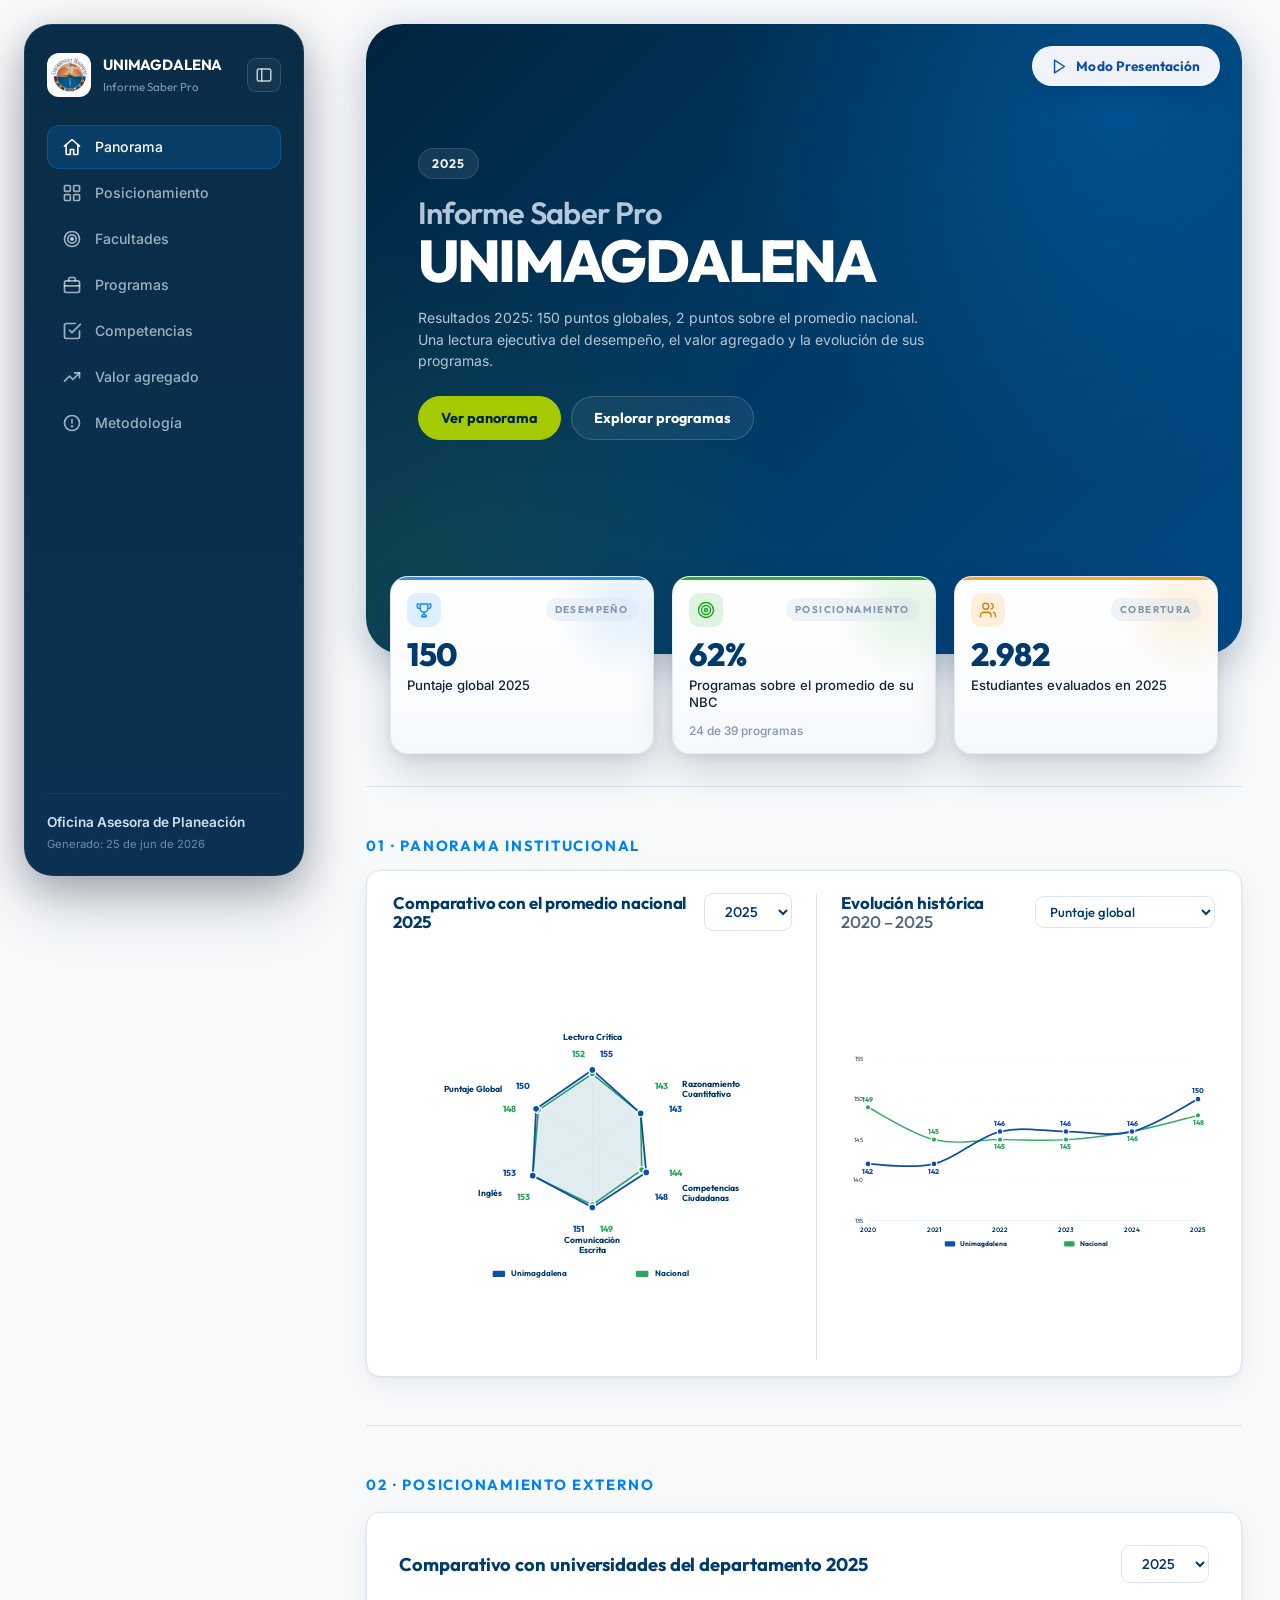
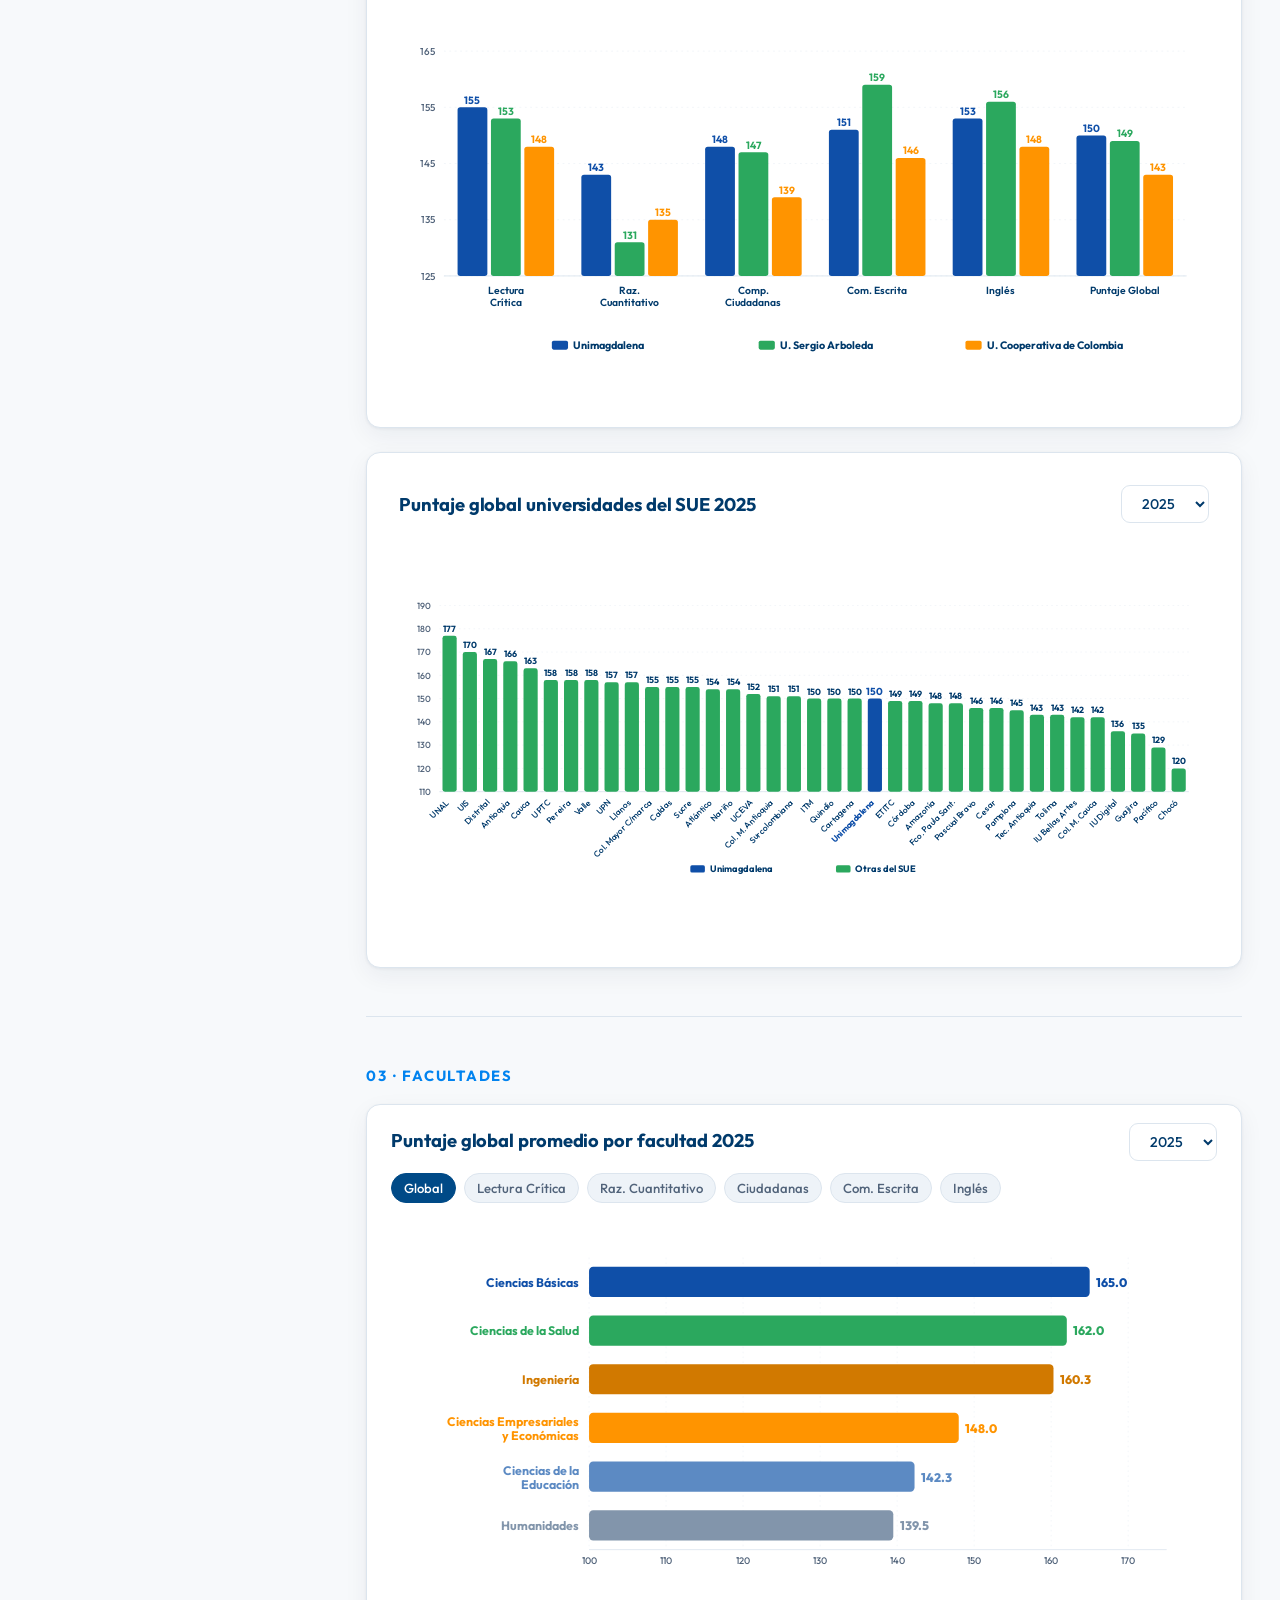
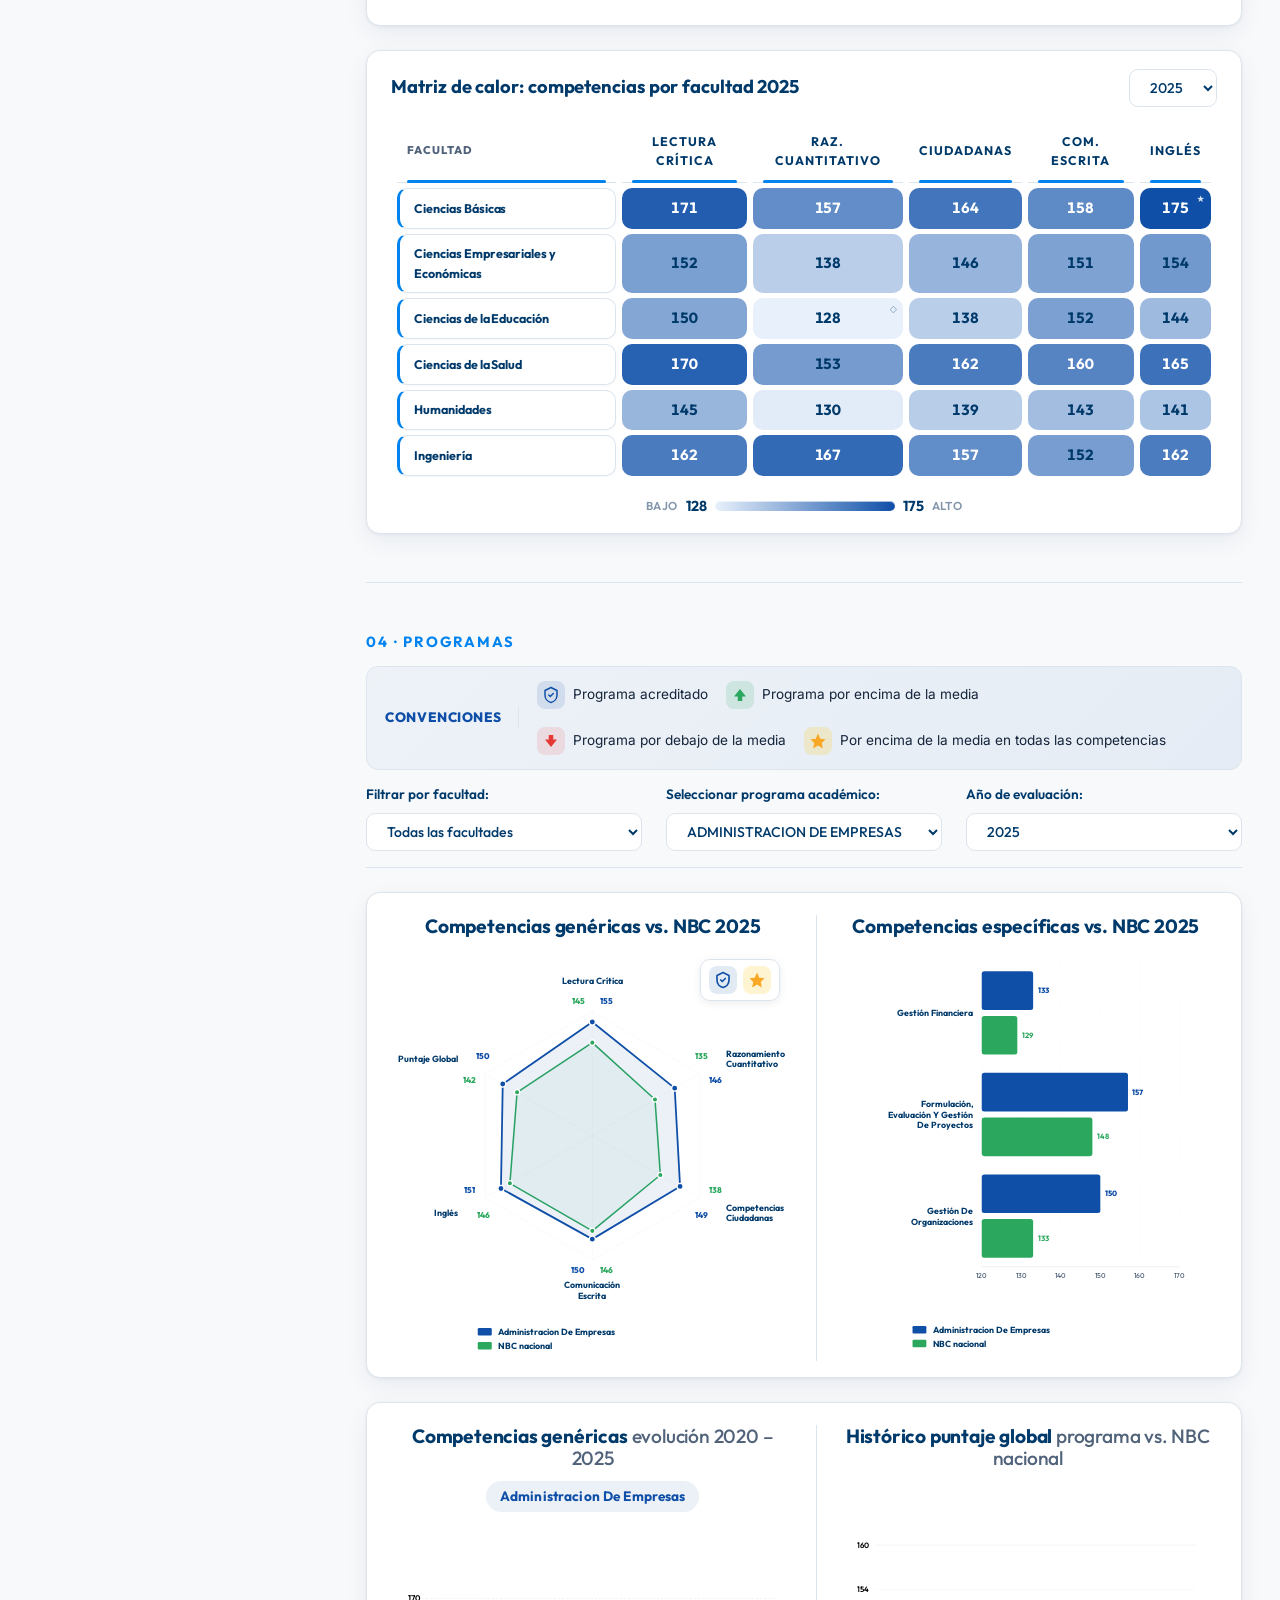
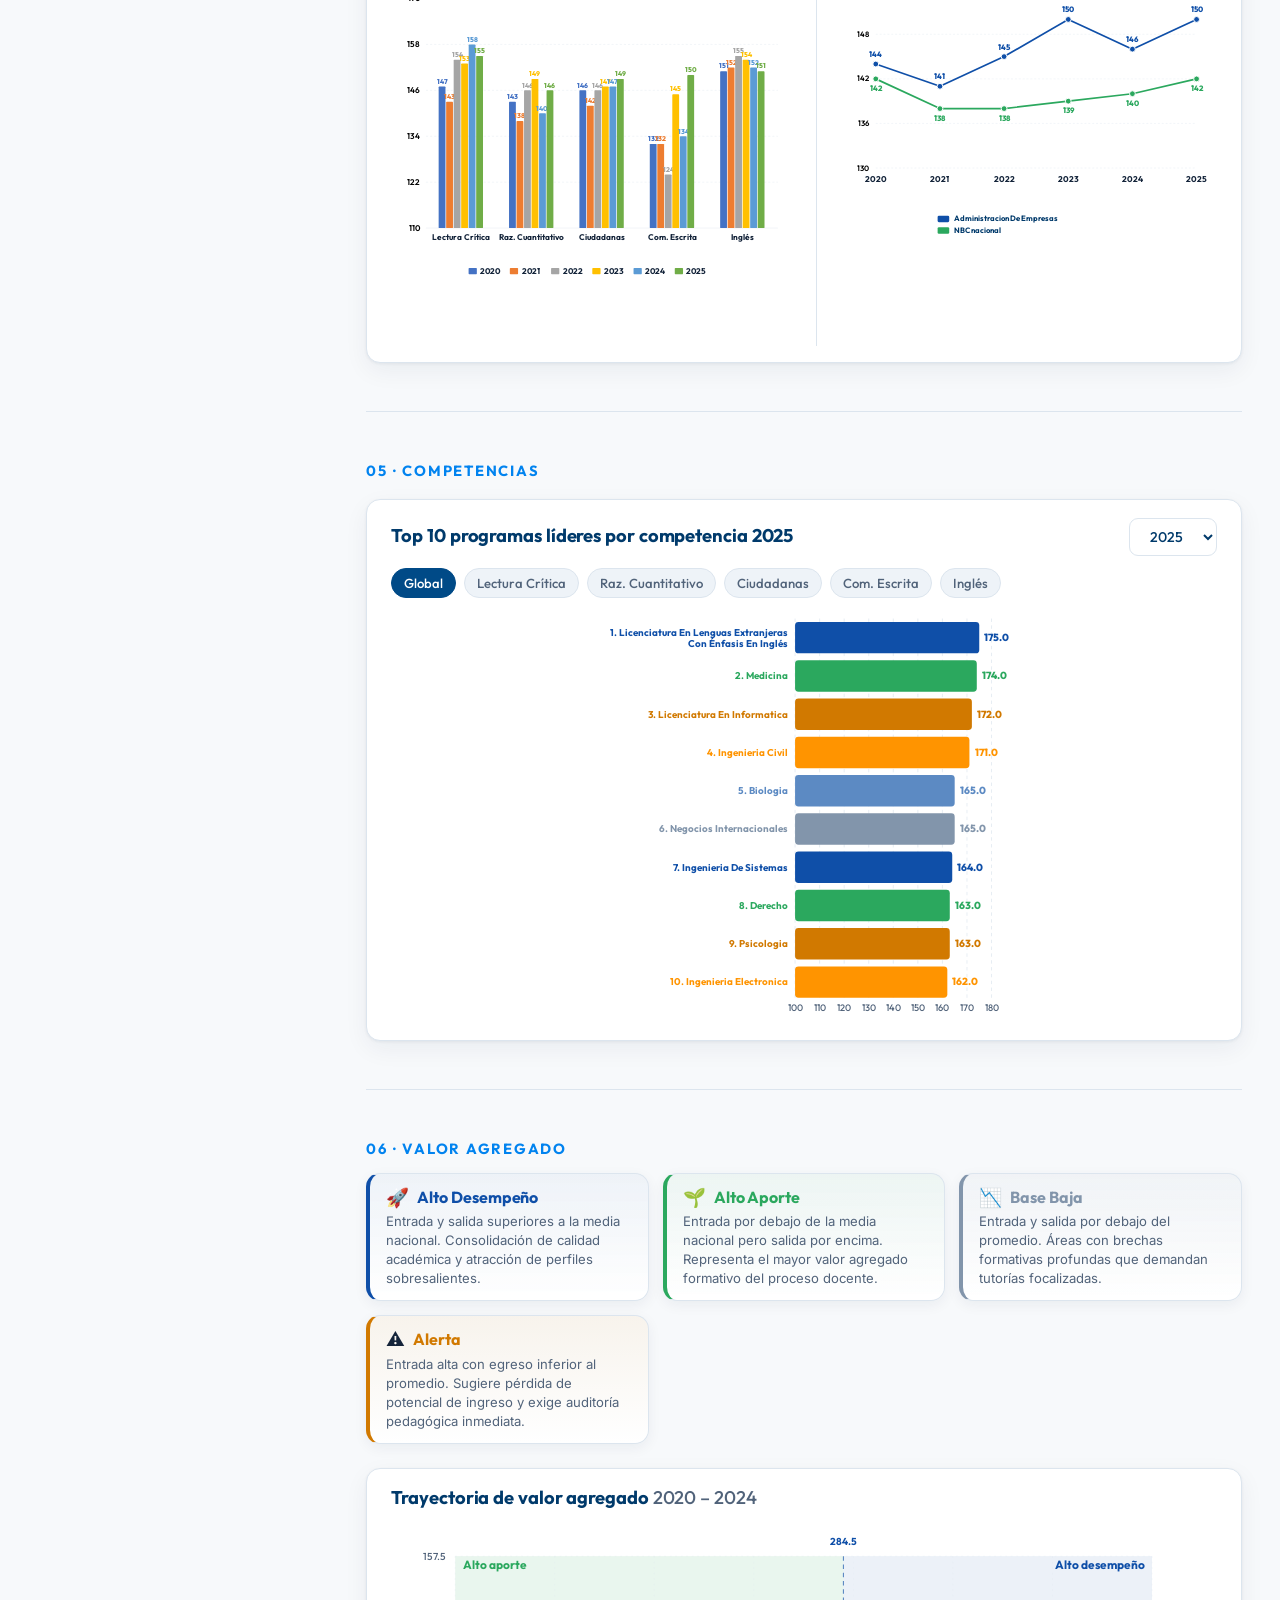
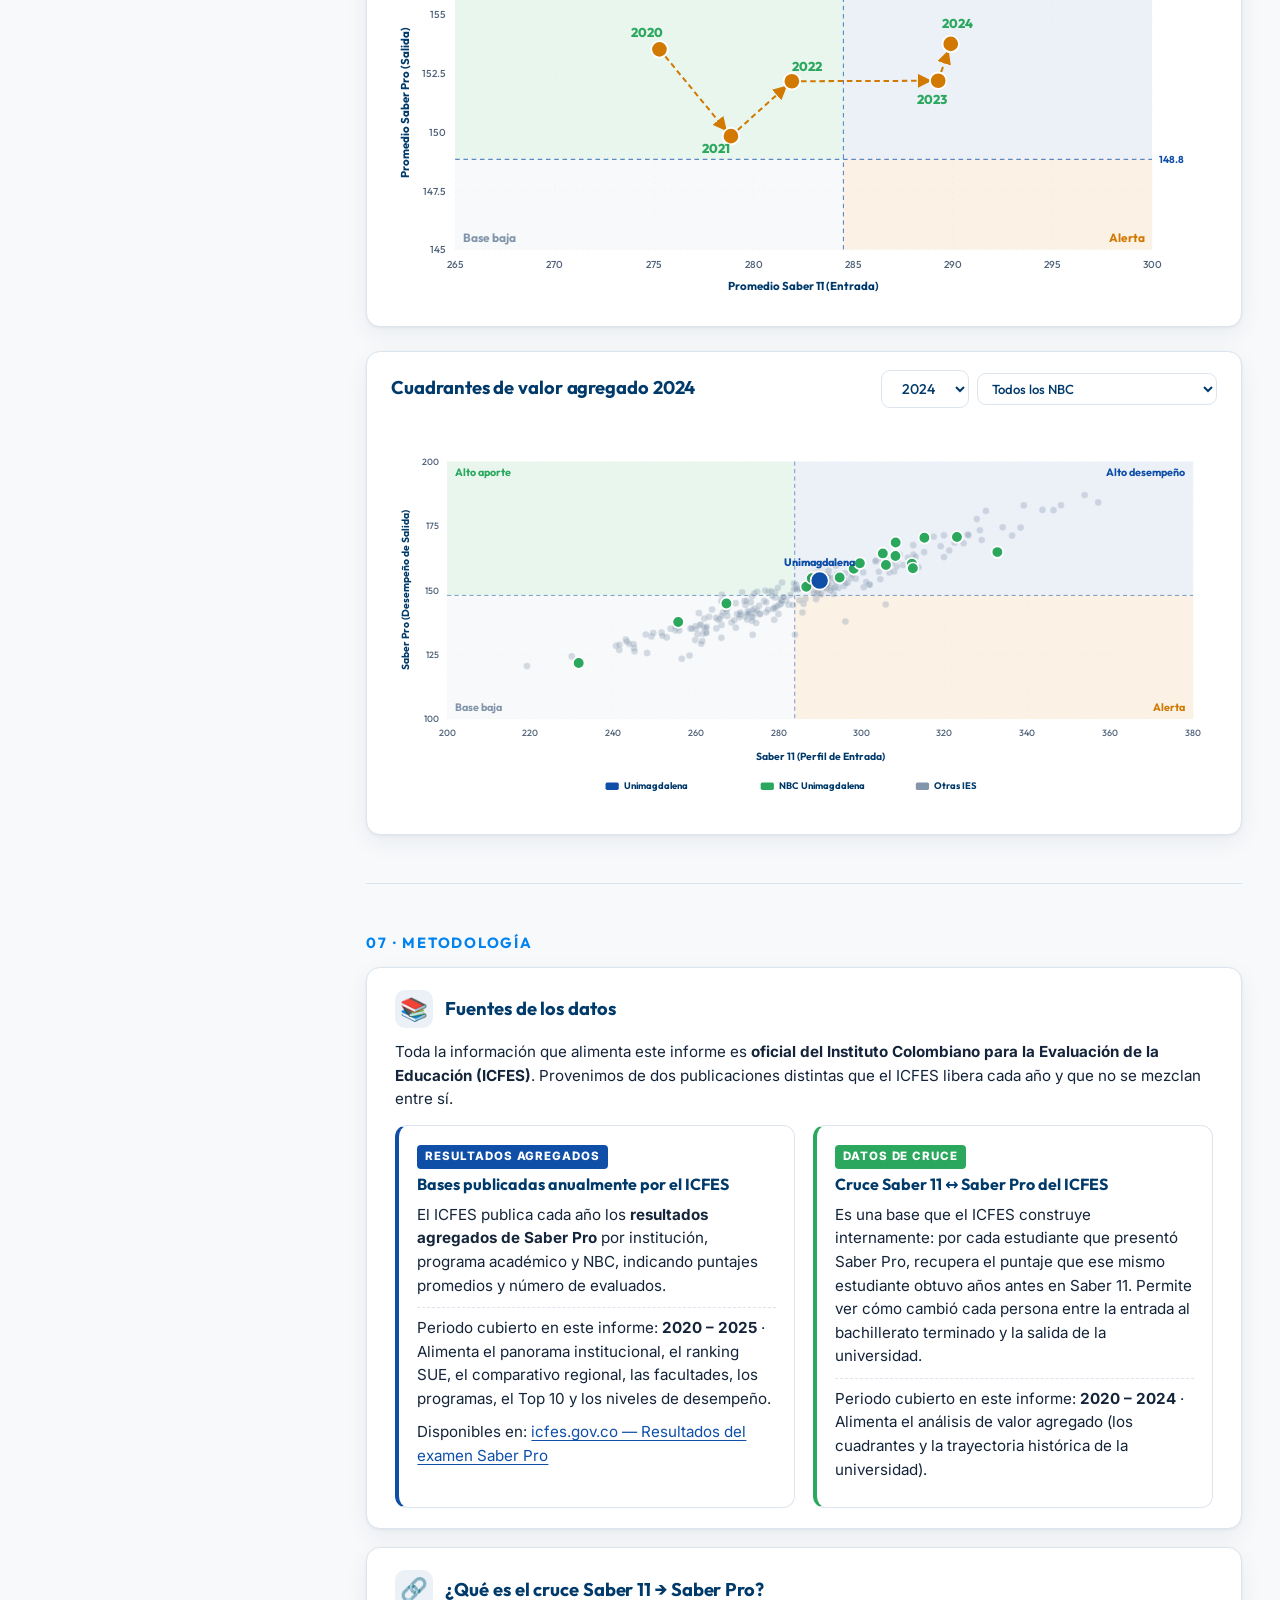
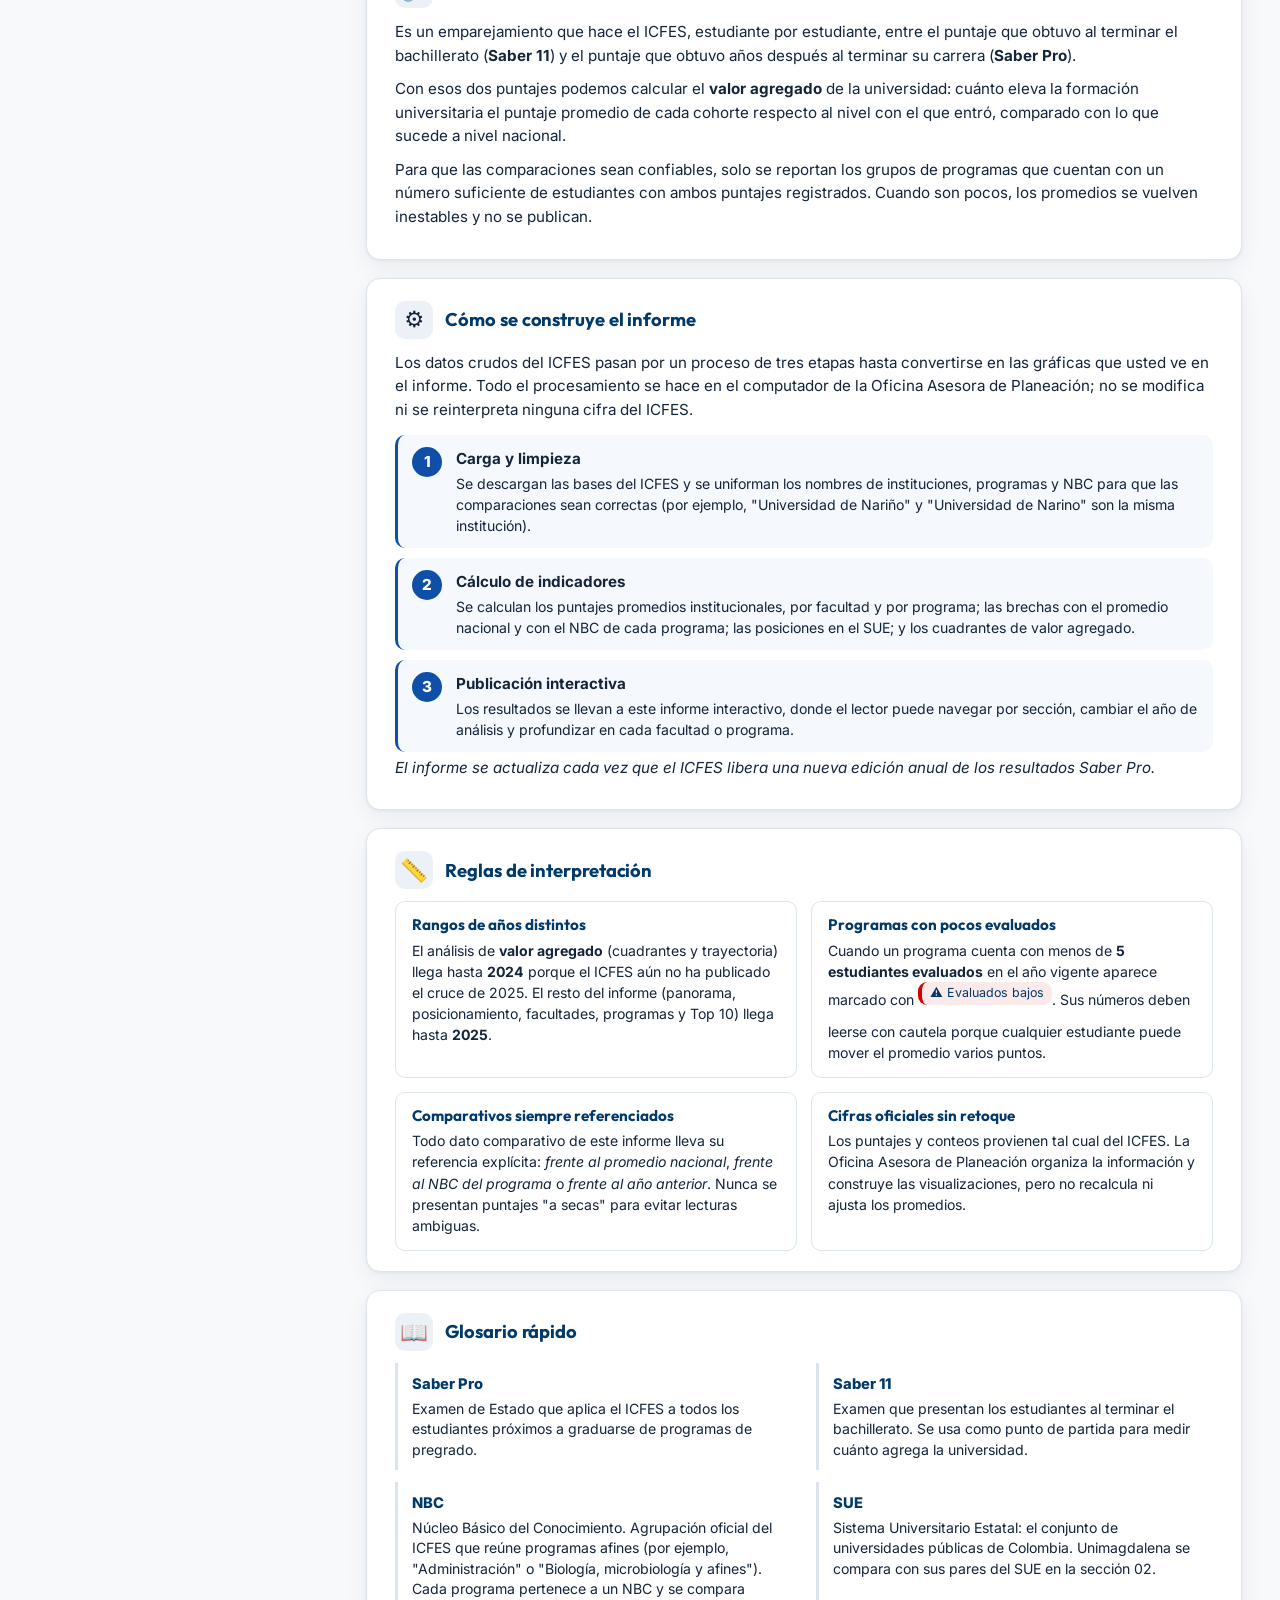
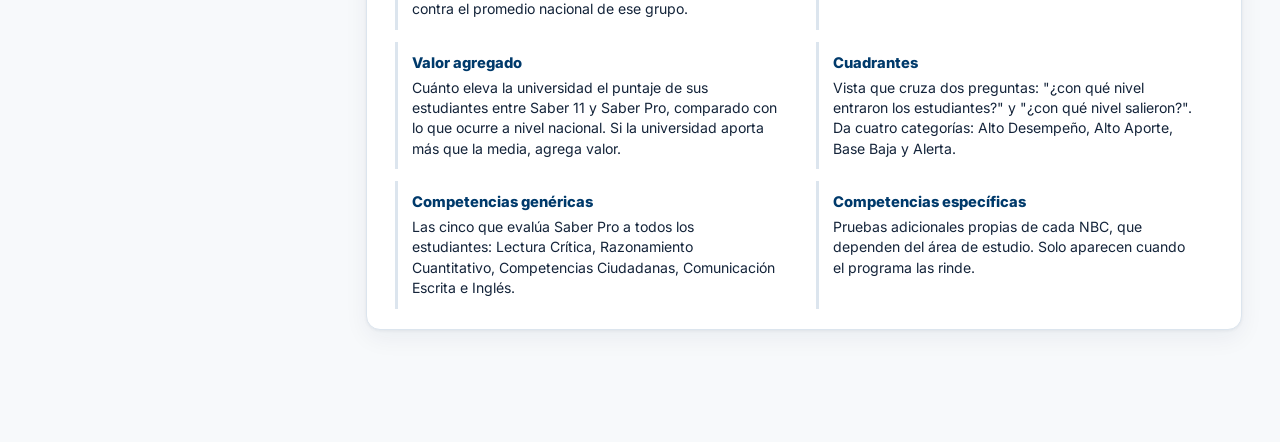
==== commit 8ef5ec60: "feat(presentation): pulir Slide 07 Competencias (Top 10) - Flex column en slide__content y section p" ====
--- a/informe/informe/index.html
+++ b/informe/informe/index.html
@@ -14,7 +14,7 @@
 <link rel="preconnect" href="https://fonts.gstatic.com" crossorigin>
 <link href="https://fonts.googleapis.com/css2?family=Outfit:wght@400;500;600;700;800&family=Inter:wght@400;500;600&display=swap" rel="stylesheet">
 <link rel="stylesheet" href="assets/css/tokens.css?v=252">
-<link rel="stylesheet" href="assets/css/presentation.css?v=285">
+<link rel="stylesheet" href="assets/css/presentation.css?v=286">
 </head>
 <body>
 
--- a/informe/informe/assets/css/presentation.css
+++ b/informe/informe/assets/css/presentation.css
@@ -1052,17 +1052,81 @@
 
 
 /* ----------------------------------------------------------------------------
-   12. SLIDE 06 — COMPETENCIAS: Top 10 full size
-   ---------------------------------------------------------------------------- */
+   12. SLIDE 07 — COMPETENCIAS: Top 10 full size + tabs estilo pildoras
+   ---------------------------------------------------------------------------- */
+.slide[data-slide="competencias"] .slide__content {
+  display: flex;
+  flex-direction: column;
+}
+.slide[data-slide="competencias"] .section {
+  display: flex !important;
+  flex-direction: column;
+  flex: 1 1 auto;
+  min-height: 0;
+}
 .slide[data-slide="competencias"] .charts-grid {
-  display: grid;
-  grid-template-rows: 1fr;
+  display: flex;
+  flex-direction: column;
+  flex: 1 1 auto;
+  min-height: 0;
   height: 100%;
-}
-.slide[data-slide="competencias"] .card { height: 100%; }
+  margin: 0 !important;
+}
+.slide[data-slide="competencias"] .card {
+  flex: 1 1 auto;
+  min-height: 0;
+  display: flex;
+  flex-direction: column;
+  padding: clamp(14px, 1.8vh, 22px) clamp(16px, 1.8vw, 26px) !important;
+}
+.slide[data-slide="competencias"] .card__header-flex {
+  display: flex !important;
+  align-items: center;
+  justify-content: space-between;
+  gap: 12px;
+  margin-bottom: clamp(8px, 1vh, 12px);
+  flex-shrink: 0;
+}
+.slide[data-slide="competencias"] .card__title {
+  font-size: clamp(1rem, 1.2vw, 1.2rem) !important;
+  margin: 0 !important;
+  line-height: 1.25;
+}
+
+/* TABS estilo pildoras (consistente con Slide 04 Facultades) */
 .slide[data-slide="competencias"] #topTabs {
-  margin: clamp(8px, 1vh, 14px) 0 clamp(14px, 2vh, 22px);
+  margin: 0 0 clamp(12px, 1.5vh, 18px) !important;
+  display: flex !important;
   flex-wrap: wrap;
+  gap: 6px !important;
+  flex-shrink: 0;
+}
+.slide[data-slide="competencias"] #topTabs .tab {
+  padding: 6px 12px !important;
+  font-size: 0.78rem !important;
+  border-radius: 999px !important;
+  border: 1px solid rgba(15, 79, 168, 0.12) !important;
+  background: #f7f9fc !important;
+  color: #5b6b7f !important;
+  font-weight: 600 !important;
+  white-space: nowrap;
+  cursor: pointer;
+  transition: background .15s ease, color .15s ease, border-color .15s ease;
+}
+.slide[data-slide="competencias"] #topTabs .tab:hover {
+  background: rgba(15, 79, 168, 0.06) !important;
+  color: #0F4FA8 !important;
+}
+.slide[data-slide="competencias"] #topTabs .tab.is-active {
+  background: #0F4FA8 !important;
+  color: #fff !important;
+  border-color: #0F4FA8 !important;
+}
+
+/* Chart container llena el espacio restante */
+.slide[data-slide="competencias"] .chart-container {
+  flex: 1 1 auto;
+  min-height: 0;
 }
 
 
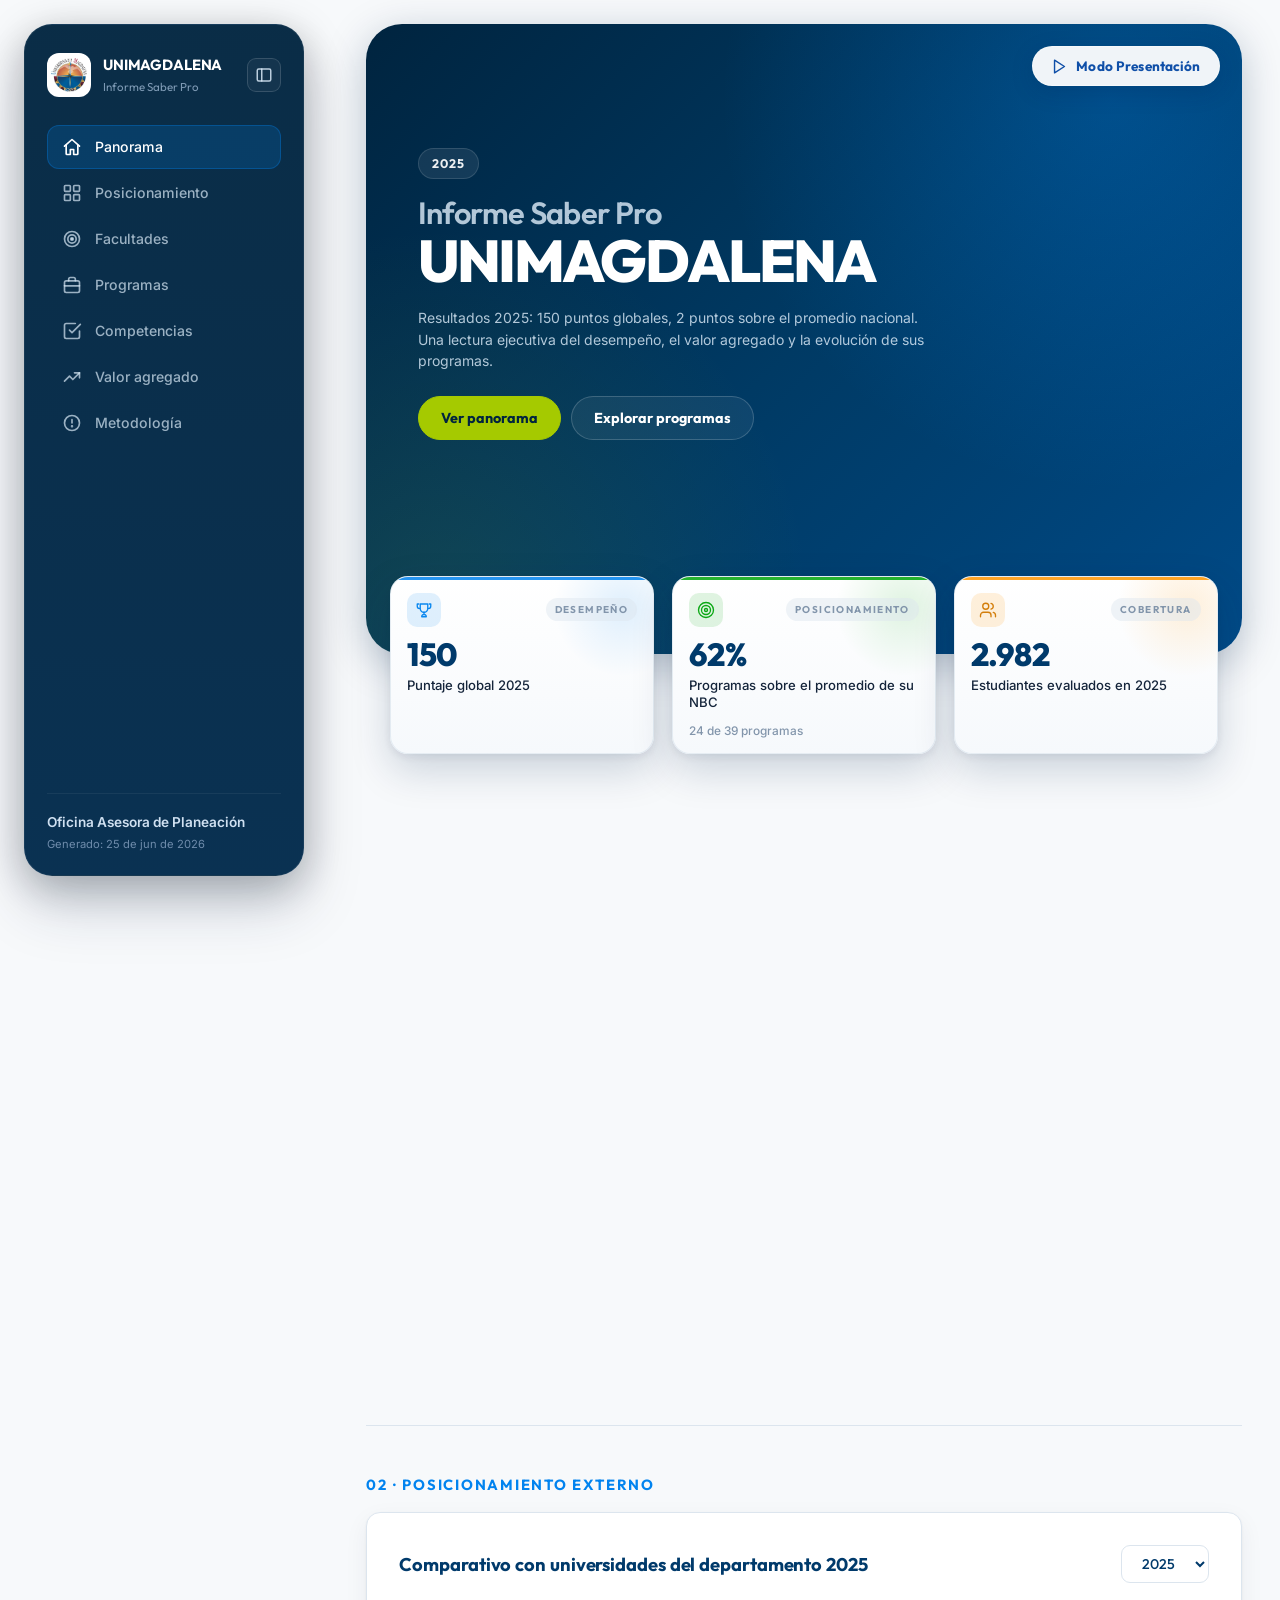
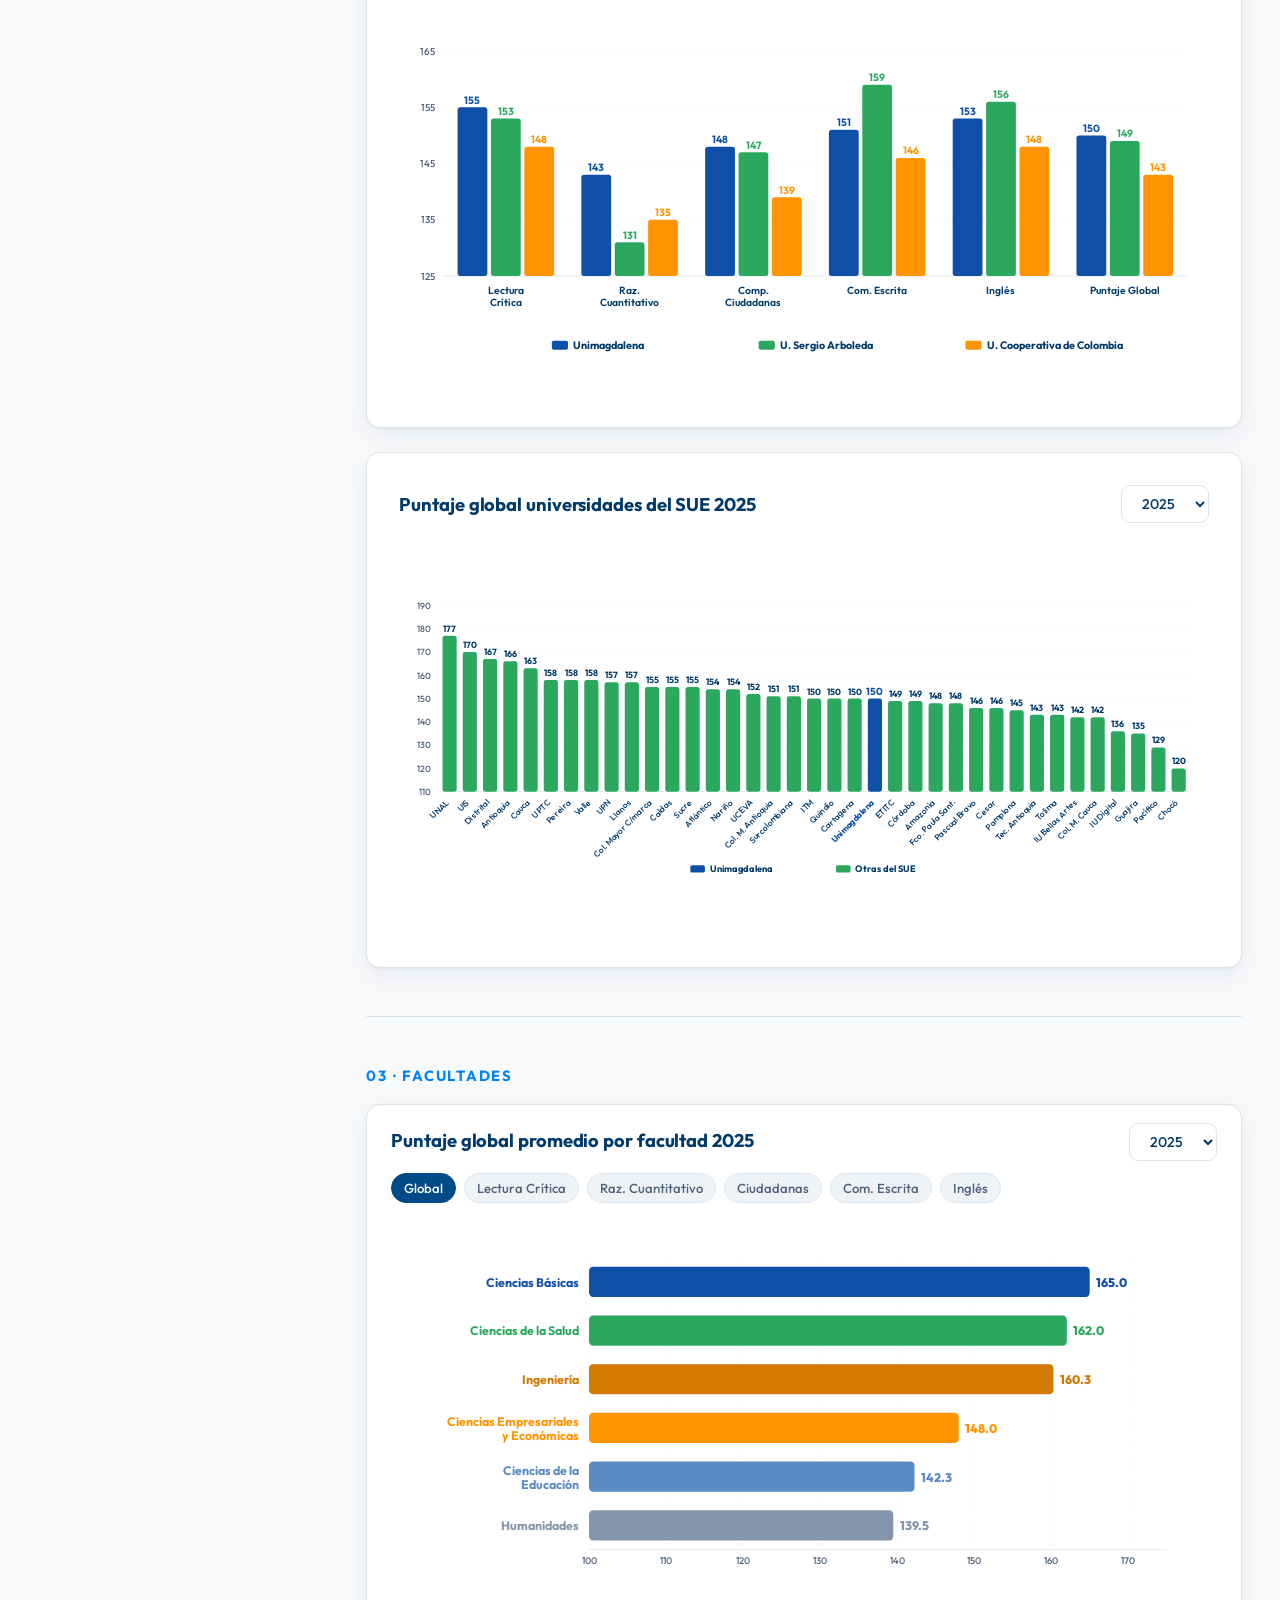
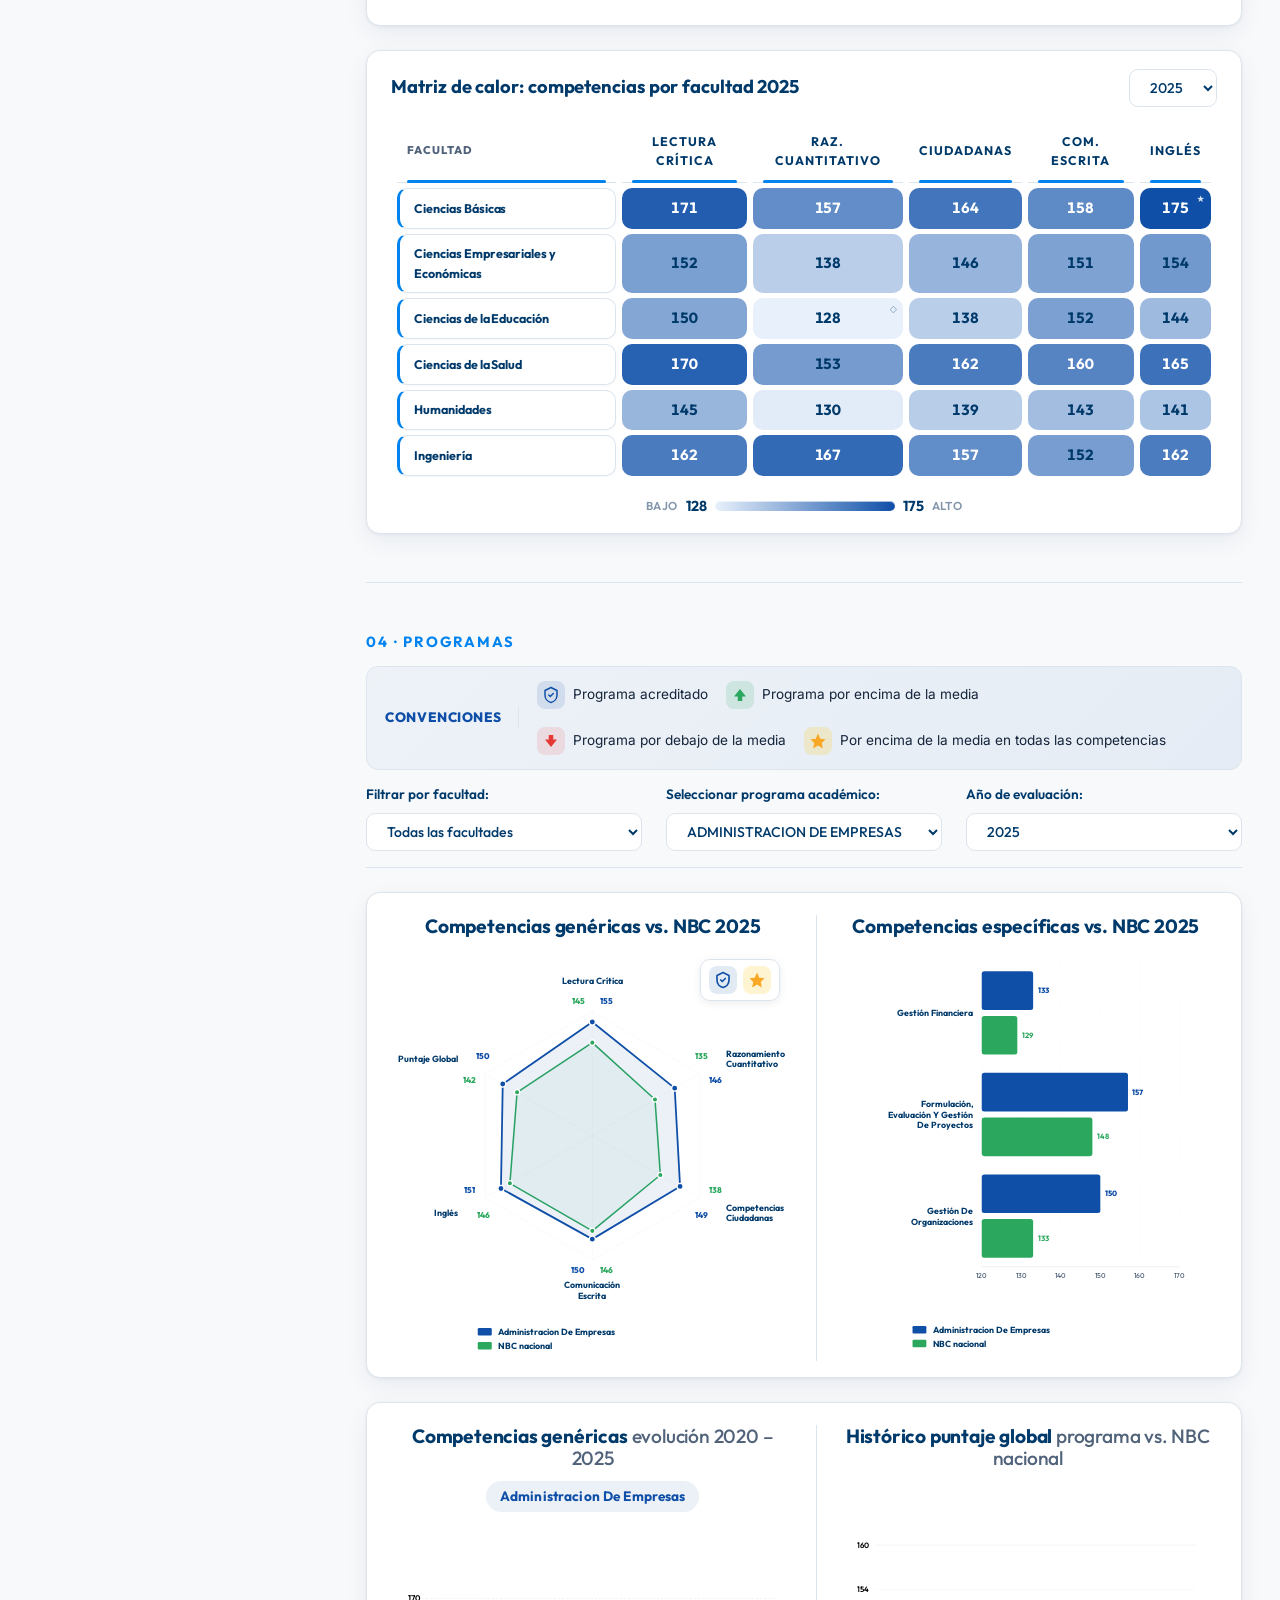
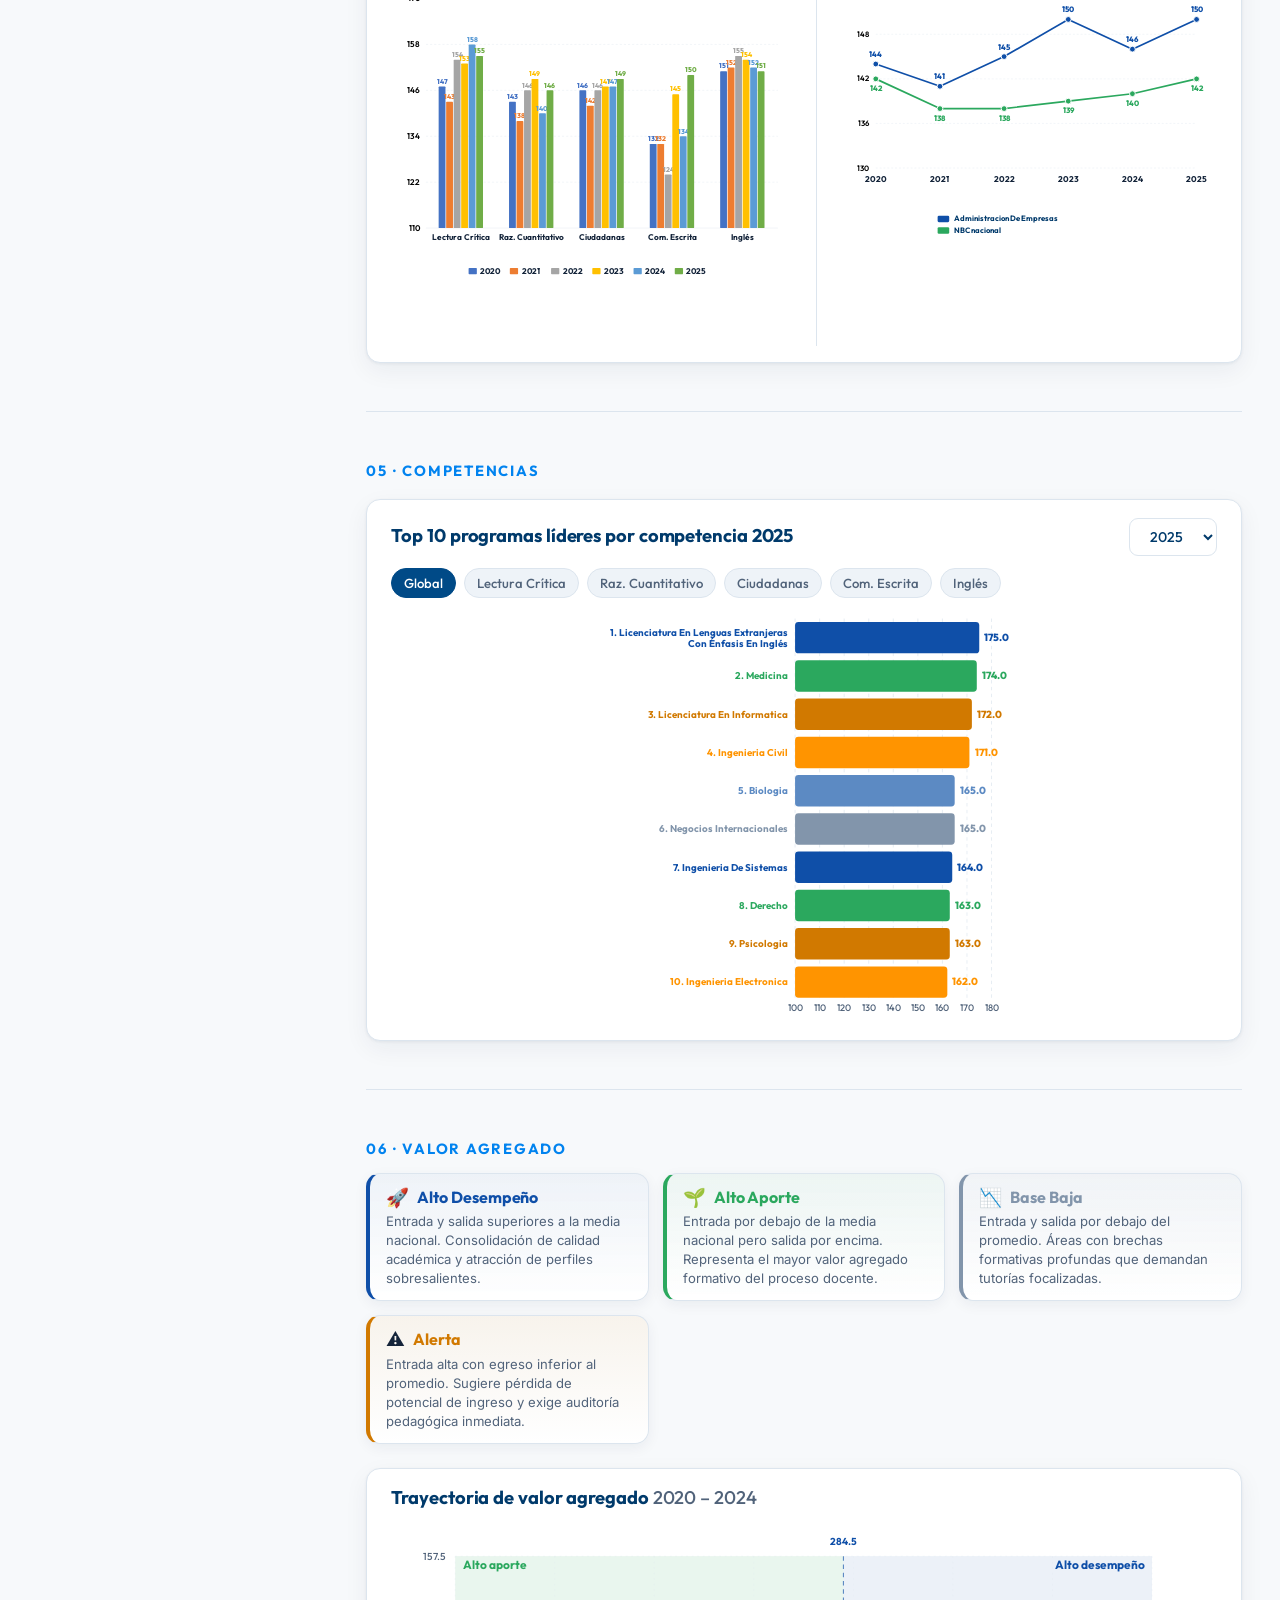
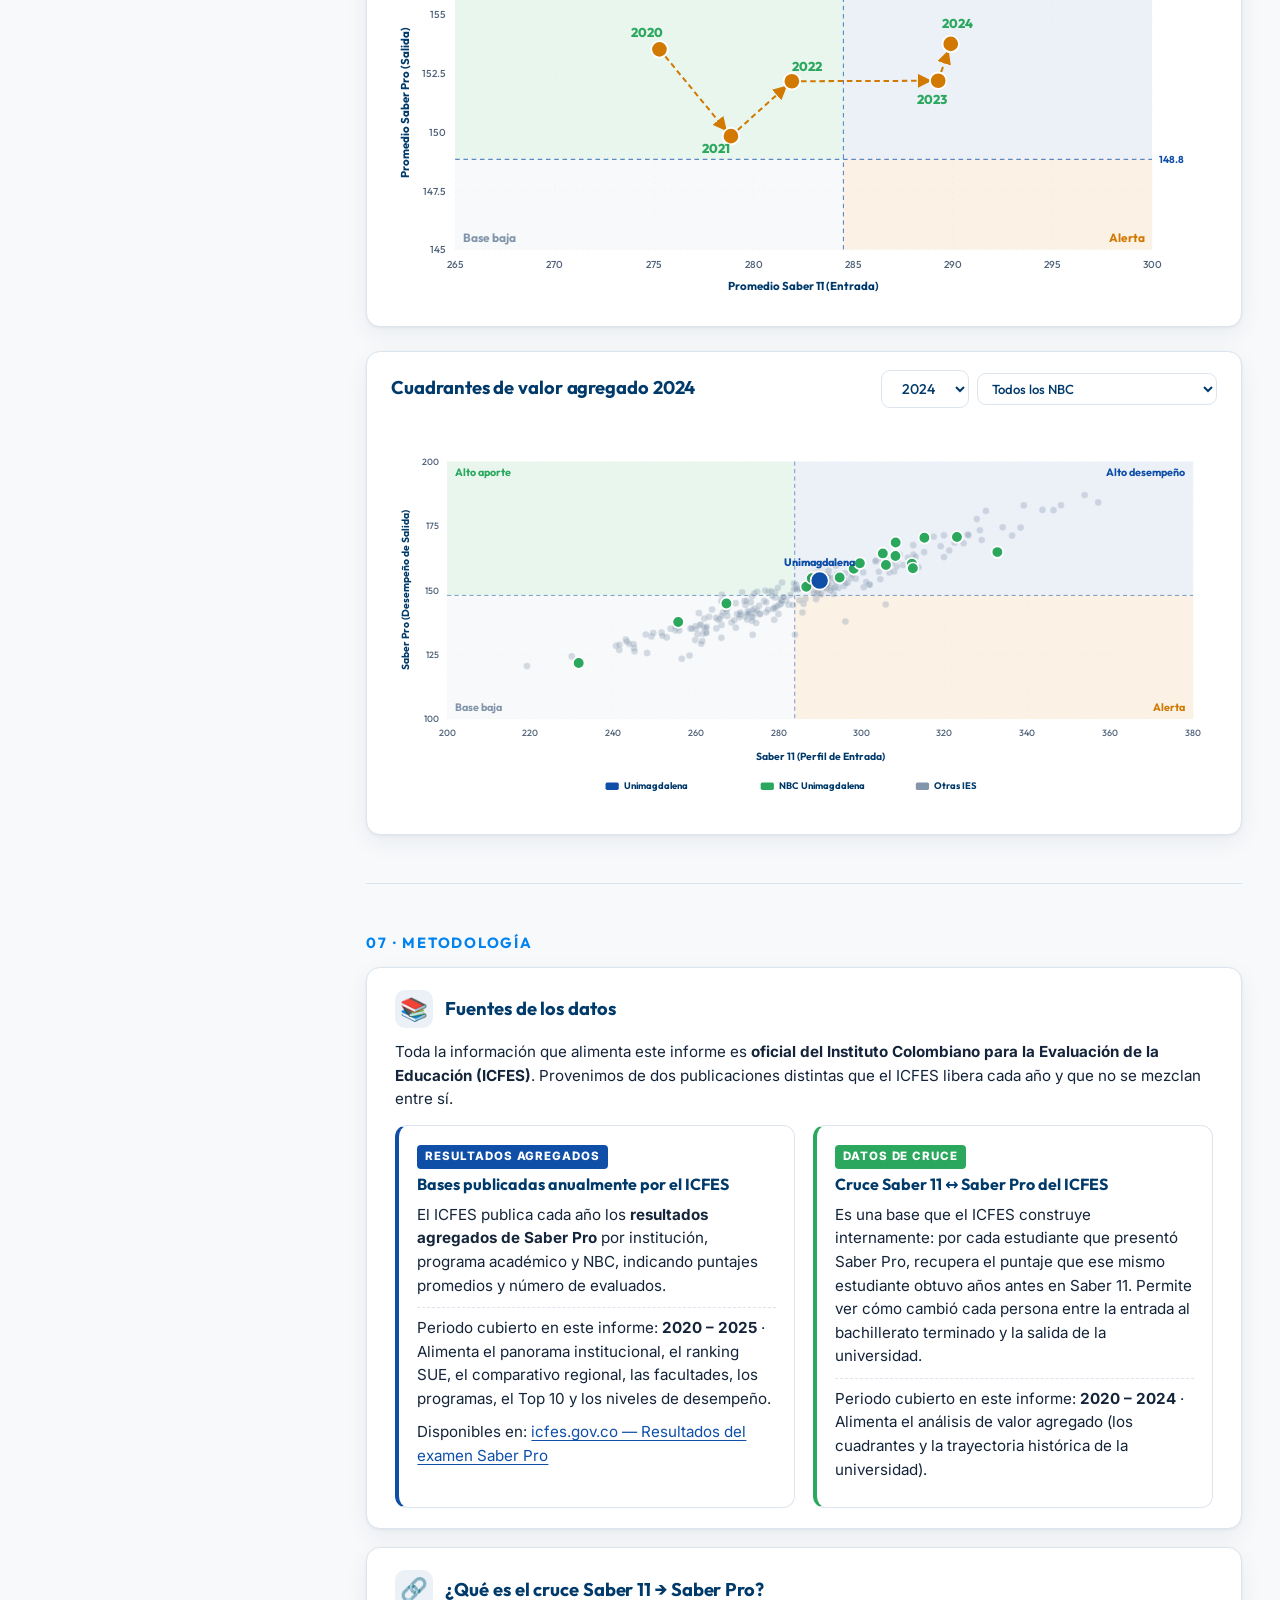
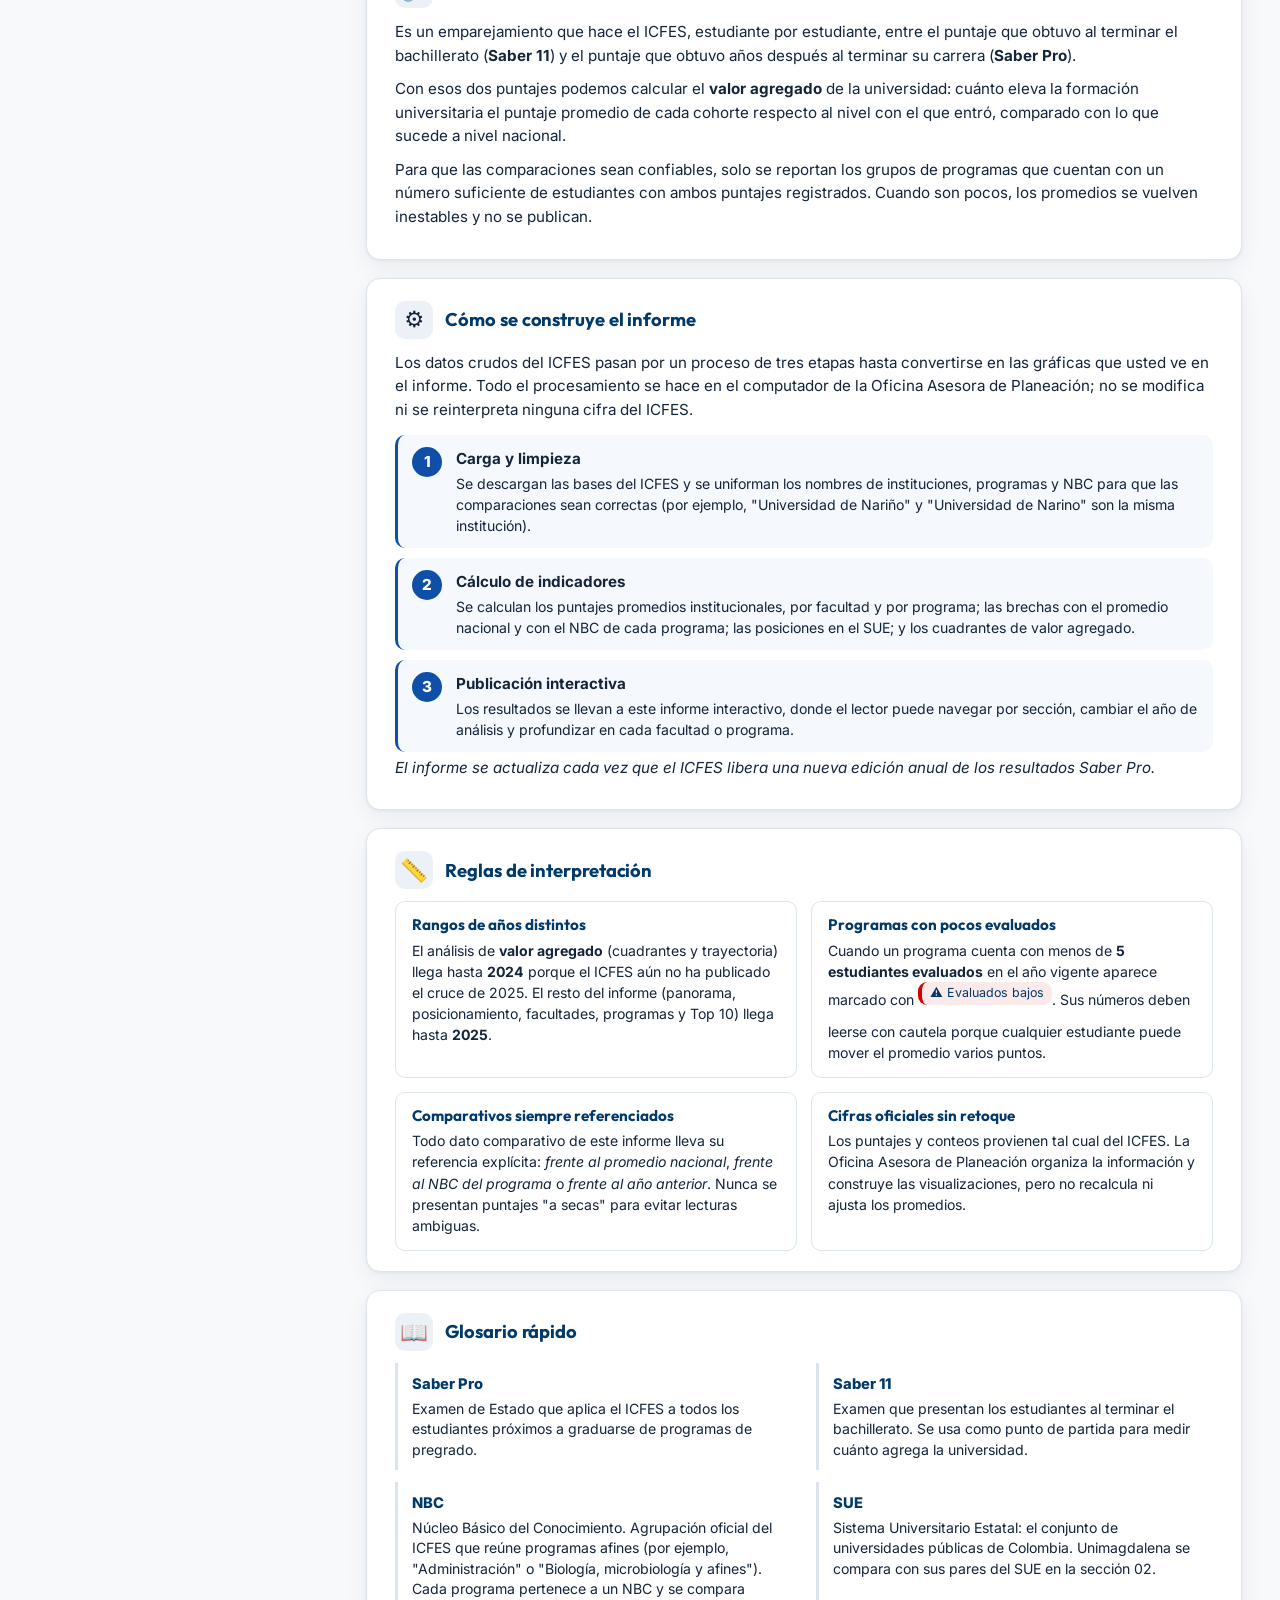
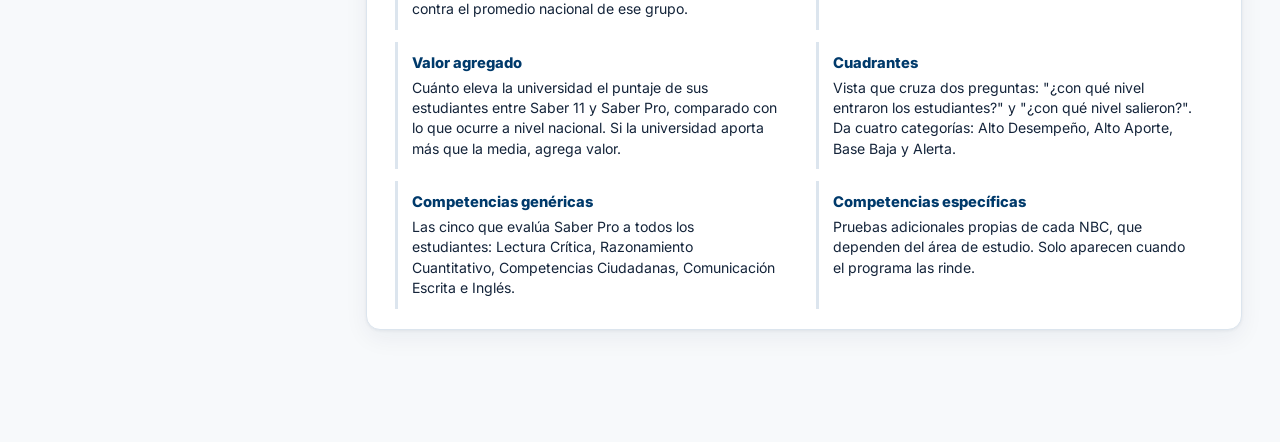
==== commit ef88de6e: "fix(presentation): charts-grid alineado al pixel — global .charts-grid--stacked del informe original" ====
--- a/informe/informe/index.html
+++ b/informe/informe/index.html
@@ -14,7 +14,7 @@
 <link rel="preconnect" href="https://fonts.gstatic.com" crossorigin>
 <link href="https://fonts.googleapis.com/css2?family=Outfit:wght@400;500;600;700;800&family=Inter:wght@400;500;600&display=swap" rel="stylesheet">
 <link rel="stylesheet" href="assets/css/tokens.css?v=252">
-<link rel="stylesheet" href="assets/css/presentation.css?v=286">
+<link rel="stylesheet" href="assets/css/presentation.css?v=297">
 </head>
 <body>
 
--- a/informe/informe/assets/css/presentation.css
+++ b/informe/informe/assets/css/presentation.css
@@ -471,6 +471,49 @@
   display: block;
 }
 
+/* SECTION wrapper en presentacion: SIEMPRE width 100% para que las cards
+   internas se alineen con el slide__head (sin gap horizontal raro) */
+body.is-presentation-mode .slide__content > .section {
+  width: 100% !important;
+  max-width: none !important;
+}
+/* charts-grid + charts-grid--stacked: anular max-width 1080 + auto margins
+   del informe original — en presentacion deben ocupar el ancho completo */
+body.is-presentation-mode .charts-grid,
+body.is-presentation-mode .charts-grid--stacked {
+  max-width: none !important;
+  margin-left: 0 !important;
+  margin-right: 0 !important;
+  width: 100% !important;
+}
+
+/* SVG TEXT LABELS GLOBALES — visibilidad para presentacion (todos los charts) */
+body.is-presentation-mode .chart-container text,
+body.is-presentation-mode .slide__content svg text {
+  font-size: 13px !important;
+  font-weight: 500;
+}
+body.is-presentation-mode .chart-container .axis-label,
+body.is-presentation-mode .chart-container .axis text,
+body.is-presentation-mode .chart-container .tick text,
+body.is-presentation-mode .chart-container .axis-title {
+  font-size: 13px !important;
+}
+/* Etiquetas de valor numerico (mas pesadas para destacar) */
+body.is-presentation-mode .chart-container .bar-label,
+body.is-presentation-mode .chart-container .data-label,
+body.is-presentation-mode .chart-container .value-label {
+  font-size: 14px !important;
+  font-weight: 700 !important;
+}
+/* Leyenda */
+body.is-presentation-mode .chart-container .legend text,
+body.is-presentation-mode .chart-container .legend-label,
+body.is-presentation-mode .chart-container .legend-item text {
+  font-size: 13px !important;
+  font-weight: 600 !important;
+}
+
 
 /* ----------------------------------------------------------------------------
    6. OCULTAR CONTROLES SECUNDARIOS QUE DISTRAEN EN EXPOSICION
@@ -503,7 +546,8 @@
    7. SLIDE-COVER — PORTADA con hero a pantalla completa
    ---------------------------------------------------------------------------- */
 .slide--cover {
-  padding: clamp(24px, 3vh, 40px) clamp(24px, 3vw, 56px);
+  padding: clamp(24px, 3vh, 40px) clamp(24px, 3vw, 56px)
+           clamp(88px, 11vh, 120px) clamp(24px, 3vw, 56px);
   display: flex;
   align-items: stretch;
   justify-content: center;
@@ -587,6 +631,9 @@
   gap: clamp(10px, 1.2vw, 16px);
   position: relative;
   z-index: 3;
+  width: 100% !important;
+  max-width: none !important;   /* anula el max-width 1180 del informe */
+  padding: 0 !important;        /* anula el padding 0 24px del informe */
 }
 .slide--cover .kpi {
   padding: clamp(14px, 1.8vh, 20px) clamp(16px, 1.6vw, 22px) !important;
@@ -622,6 +669,51 @@
   display: grid;
   grid-template-rows: 1fr;    /* solo panorama-card ocupa todo el espacio */
   gap: 0;
+}
+
+/* Anular wrapper externo .panorama-card: TRANSPARENTE, sin shadow.
+   Las 2 panorama-side se convierten en cards individuales (estilo Slide 03). */
+.slide[data-slide="panorama"] .panorama-card {
+  max-width: none !important;
+  margin: 0 !important;
+  padding: 0 !important;
+  width: 100% !important;
+  background: transparent !important;
+  box-shadow: none !important;
+  border: none !important;
+  display: flex;
+  flex-direction: column;
+  min-height: 0;
+  height: 100%;
+}
+/* Grid interno ocupa todo el card y separa las 2 sides con gap real */
+.slide[data-slide="panorama"] .panorama-grid {
+  flex: 1 1 auto;
+  min-height: 0;
+  height: 100%;
+  gap: clamp(14px, 1.6vw, 24px) !important;
+}
+/* CADA panorama-side se convierte en su propia CARD individual */
+.slide[data-slide="panorama"] .panorama-side {
+  display: flex;
+  flex-direction: column;
+  min-height: 0;
+  background: #ffffff;
+  border-radius: 18px;
+  box-shadow: 0 8px 24px rgba(0, 30, 80, 0.05);
+  border: 1px solid rgba(15, 79, 168, 0.04);
+  padding: clamp(16px, 2vh, 24px) clamp(18px, 2vw, 28px);
+}
+/* Quitar el divisor border-left del informe (ya no aplica con cards separadas) */
+.slide[data-slide="panorama"] .panorama-side + .panorama-side {
+  border-left: none !important;
+  padding-left: clamp(18px, 2vw, 28px) !important;
+}
+/* Anular altura fija de 420px en .chart-container — que llene el alto */
+.slide[data-slide="panorama"] .panorama-side .chart-container {
+  flex: 1 1 auto !important;
+  min-height: 0 !important;
+  height: auto !important;
 }
 
 /* KPIs estilo dashboard SaberPro: cards blancas separadas, label arriba pequeno,
@@ -703,27 +795,51 @@
    9. SLIDE 03 — POSICIONAMIENTO: SUE ranking protagonista (vertical bars)
    ---------------------------------------------------------------------------- */
 /* SLIDE 03: dos charts en COLUMNAS lado a lado, SUE protagonista (mas ancho) */
+.slide[data-slide="posicionamiento"] .slide__content {
+  display: flex;
+  flex-direction: column;
+}
+.slide[data-slide="posicionamiento"] .section {
+  display: flex !important;
+  flex: 1 1 auto;
+  min-height: 0;
+  width: 100%;
+  max-width: none;
+}
 .slide[data-slide="posicionamiento"] .charts-grid {
   display: grid;
-  grid-template-columns: 1fr 1.4fr;     /* Departamento | SUE (mas grande) */
+  grid-template-columns: 1fr 1.5fr;     /* Departamento | SUE (mas grande) */
   grid-template-rows: 1fr;
   gap: clamp(14px, 1.6vw, 24px);
   height: 100%;
+  flex: 1 1 auto;
+  min-height: 0;
+  width: 100%;
+  margin: 0 !important;
 }
 .slide[data-slide="posicionamiento"] .card {
-  padding: clamp(14px, 2vh, 22px) clamp(16px, 2vw, 26px);
-  display: flex;
-  flex-direction: column;
-  min-height: 0;
+  padding: clamp(16px, 2vh, 22px) clamp(14px, 1.6vw, 22px);
+  display: flex;
+  flex-direction: column;
+  min-height: 0;
+  overflow: hidden;
 }
 .slide[data-slide="posicionamiento"] .card__title {
-  font-size: clamp(0.95rem, 1.15vw, 1.1rem) !important;
+  font-size: clamp(1rem, 1.2vw, 1.2rem) !important;
   margin-bottom: clamp(8px, 1vh, 14px);
+  line-height: 1.25;
 }
 .slide[data-slide="posicionamiento"] .chart-container {
   flex: 1 1 auto;
   min-height: 0;
-}
+  width: 100%;
+}
+.slide[data-slide="posicionamiento"] .chart-container > svg {
+  width: 100% !important;
+  height: 100% !important;
+}
+
+/* (Reglas SVG de Slide 03 movidas a la seccion 16 GLOBAL) */
 
 
 /* ----------------------------------------------------------------------------
@@ -732,9 +848,32 @@
 /* GRID: heatmap protagonista (necesita ancho para mostrar 6 competencias) */
 .slide[data-slide="facultades"] .charts-grid {
   display: grid;
-  grid-template-columns: 0.75fr 1.65fr;    /* heatmap mucho mas ancho */
+  grid-template-columns: 1fr 1.55fr;       /* bar chart mas ancho que antes */
   gap: clamp(16px, 1.6vw, 24px);
   height: 100%;
+}
+
+/* Restaurar filtros de año en ambos cards (estaban hidden por la regla global) */
+.slide[data-slide="facultades"] .card__controls,
+.slide[data-slide="facultades"] .card__controls .select-wrapper,
+.slide[data-slide="facultades"] .card__controls .control-select,
+.slide[data-slide="facultades"] .card__header-flex .select-wrapper,
+.slide[data-slide="facultades"] .card__header-flex .control-select {
+  display: flex !important;
+}
+.slide[data-slide="facultades"] .card__controls .select-wrapper,
+.slide[data-slide="facultades"] .card__controls .control-select,
+.slide[data-slide="facultades"] .card__header-flex .select-wrapper,
+.slide[data-slide="facultades"] .card__header-flex .control-select { display: block !important; }
+.slide[data-slide="facultades"] .control-select {
+  font-size: 0.78rem !important;
+  padding: 5px 22px 5px 9px !important;
+  max-width: 110px;
+  border: 1px solid rgba(15, 79, 168, 0.15);
+  border-radius: 8px;
+  background-color: #f7f9fc;
+  font-weight: 600;
+  color: #0F4FA8;
 }
 .slide[data-slide="facultades"] .card {
   padding: clamp(14px, 1.8vh, 22px) clamp(16px, 1.8vw, 26px);
@@ -758,11 +897,25 @@
 
 /* TABS de competencia compactas en una sola fila horizontal */
 .slide[data-slide="facultades"] .tabs--facultad {
-  margin: 0 0 clamp(10px, 1.2vh, 16px) !important;
+  margin: 0 0 clamp(8px, 1vh, 12px) !important;
   display: flex !important;
   flex-wrap: wrap;
   gap: 4px !important;
   flex-shrink: 0;
+  max-height: 70px;
+  overflow: hidden;
+}
+/* Bar chart container DEBE llenar el alto restante */
+.slide[data-slide="facultades"] .chart-container#chartFacultades,
+.slide[data-slide="facultades"] .chart-container {
+  flex: 1 1 auto !important;
+  min-height: 0 !important;
+  height: auto !important;
+  width: 100% !important;
+}
+.slide[data-slide="facultades"] .chart-container > svg {
+  width: 100% !important;
+  height: 100% !important;
 }
 .slide[data-slide="facultades"] .tabs--facultad .tab {
   padding: 5px 10px !important;
@@ -1177,6 +1330,29 @@
   margin: 0 !important;
 }
 
+/* Restaurar filtros del Cuadrantes (año + NBC) — el usuario los necesita visibles */
+.slide[data-slide="valor-agregado"] .card__controls,
+.slide[data-slide="valor-agregado"] .card__controls .select-wrapper,
+.slide[data-slide="valor-agregado"] .card__controls .control-select {
+  display: flex !important;
+}
+.slide[data-slide="valor-agregado"] .card__controls { gap: 8px !important; }
+.slide[data-slide="valor-agregado"] .card__controls .select-wrapper,
+.slide[data-slide="valor-agregado"] .card__controls .control-select { display: block !important; }
+.slide[data-slide="valor-agregado"] .card__controls .control-select {
+  font-size: 0.78rem !important;
+  padding: 5px 22px 5px 9px !important;
+  max-width: 180px;
+}
+.slide[data-slide="valor-agregado"] .card__header-flex {
+  display: flex !important;
+  align-items: center;
+  justify-content: space-between;
+  gap: 10px;
+  flex-wrap: wrap;
+  margin-bottom: clamp(8px, 1vh, 12px);
+}
+
 /* Charts grandes side-by-side ocupando la mayor parte del slide */
 .slide[data-slide="valor-agregado"] .charts-grid {
   display: grid;
@@ -1202,54 +1378,103 @@
 
 
 /* ----------------------------------------------------------------------------
-   14. SLIDE 08 — METODOLOGIA: scroll vertical permitido en TODA la slide
-   El contenido es largo (5 bloques explicativos) — permitimos scroll completo
-   en la slide en lugar de comprimirlo a 1 viewport.
-   ---------------------------------------------------------------------------- */
-.slide[data-slide="metodologia"] {
-  overflow-y: auto !important;
-  overflow-x: hidden !important;
-  display: block !important;        /* anula el flex column de .slide */
-  -webkit-overflow-scrolling: touch;
-}
-.slide[data-slide="metodologia"]::-webkit-scrollbar { width: 8px; }
-.slide[data-slide="metodologia"]::-webkit-scrollbar-track { background: transparent; }
-.slide[data-slide="metodologia"]::-webkit-scrollbar-thumb {
-  background: rgba(15, 79, 168, 0.20);
-  border-radius: 999px;
-  border: 2px solid transparent;
-  background-clip: padding-box;
-}
-.slide[data-slide="metodologia"]::-webkit-scrollbar-thumb:hover {
-  background: rgba(15, 79, 168, 0.35);
-  background-clip: padding-box;
-  border: 2px solid transparent;
-}
-
-/* Header sticky para que el titulo permanezca visible al hacer scroll */
-.slide[data-slide="metodologia"] .slide__head {
-  position: sticky;
-  top: 0;
-  z-index: 5;
-  background: rgba(247, 249, 252, 0.96);
-  backdrop-filter: blur(10px);
-  -webkit-backdrop-filter: blur(10px);
-}
-
-/* Contenido en bloques apilados (no grid de 2 columnas — mejor legibilidad) */
+   14. SLIDE 09 — METODOLOGIA: resumen compacto sin scroll
+   Grid 4 cards arriba (Fuentes / Cruce / Construir / Reglas) + Glosario abajo
+   full width. Solo content esencial visible; texto verboso oculto.
+   ---------------------------------------------------------------------------- */
+.slide[data-slide="metodologia"] .slide__content {
+  display: flex;
+  flex-direction: column;
+  min-height: 0;
+  overflow: hidden;
+}
+.slide[data-slide="metodologia"] .section {
+  display: flex !important;
+  flex-direction: column;
+  flex: 1 1 auto;
+  min-height: 0;
+}
+
+/* Grid 4 cards arriba + glosario full-width abajo */
 .slide[data-slide="metodologia"] .metodologia-wrap {
-  display: flex;
-  flex-direction: column;
-  gap: clamp(12px, 1.6vh, 18px);
-  height: auto;
-  overflow: visible;
-}
+  display: grid !important;
+  grid-template-columns: repeat(4, 1fr);
+  grid-template-rows: auto 1fr;
+  gap: clamp(10px, 1.2vw, 16px) !important;
+  height: 100%;
+  overflow: hidden;
+}
+
+/* Cards 1-4: compactas, solo head + primer parrafo */
 .slide[data-slide="metodologia"] .metodologia-block {
-  padding: clamp(14px, 2vh, 22px) clamp(16px, 2vw, 26px);
-  font-size: clamp(0.85rem, 0.98vw, 0.96rem);
-  overflow: visible;
-  max-height: none;
-  flex: 0 0 auto;
+  padding: clamp(12px, 1.6vh, 18px) clamp(12px, 1.4vw, 18px) !important;
+  font-size: clamp(0.74rem, 0.85vw, 0.85rem);
+  overflow: hidden;
+  display: flex;
+  flex-direction: column;
+  gap: 6px;
+}
+.slide[data-slide="metodologia"] .metodologia-block__head {
+  margin-bottom: 4px;
+  display: flex;
+  align-items: center;
+  gap: 8px;
+}
+.slide[data-slide="metodologia"] .metodologia-block__icon {
+  font-size: clamp(1.1rem, 1.3vw, 1.3rem);
+}
+.slide[data-slide="metodologia"] .metodologia-block .card__title {
+  font-size: clamp(0.88rem, 1vw, 1rem) !important;
+  margin: 0 !important;
+  line-height: 1.2;
+}
+.slide[data-slide="metodologia"] .metodologia-block p {
+  font-size: clamp(0.72rem, 0.82vw, 0.82rem) !important;
+  line-height: 1.4 !important;
+  margin: 0 !important;
+}
+
+/* Hide verbose content (sources, flow steps, rules detail, notes) */
+.slide[data-slide="metodologia"] .metodologia-sources,
+.slide[data-slide="metodologia"] .metodologia-flow,
+.slide[data-slide="metodologia"] .metodologia-rules,
+.slide[data-slide="metodologia"] .metodologia-note,
+.slide[data-slide="metodologia"] .metodologia-source__link {
+  display: none !important;
+}
+/* Only show first 2 paragraphs of each block (intro/lead) */
+.slide[data-slide="metodologia"] .metodologia-block > p:nth-of-type(n+3) {
+  display: none !important;
+}
+
+/* Glosario: full-width abajo en grid de 4 columnas con definiciones compactas */
+.slide[data-slide="metodologia"] .metodologia-block:nth-child(5) {
+  grid-column: 1 / -1;
+  grid-row: 2;
+  flex: 1 1 auto;
+  min-height: 0;
+}
+.slide[data-slide="metodologia"] .metodologia-glossary {
+  display: grid !important;
+  grid-template-columns: repeat(4, 1fr);
+  gap: clamp(8px, 1vw, 14px) clamp(12px, 1.4vw, 20px) !important;
+  margin: 4px 0 0 !important;
+  overflow: hidden;
+}
+.slide[data-slide="metodologia"] .metodologia-glossary > div {
+  margin: 0 !important;
+}
+.slide[data-slide="metodologia"] .metodologia-glossary dt {
+  font-size: clamp(0.74rem, 0.85vw, 0.85rem) !important;
+  font-weight: 700 !important;
+  color: #0F4FA8 !important;
+  margin-bottom: 2px !important;
+}
+.slide[data-slide="metodologia"] .metodologia-glossary dd {
+  font-size: clamp(0.66rem, 0.76vw, 0.76rem) !important;
+  line-height: 1.35 !important;
+  margin: 0 !important;
+  color: #5b6b7f;
 }
 
 
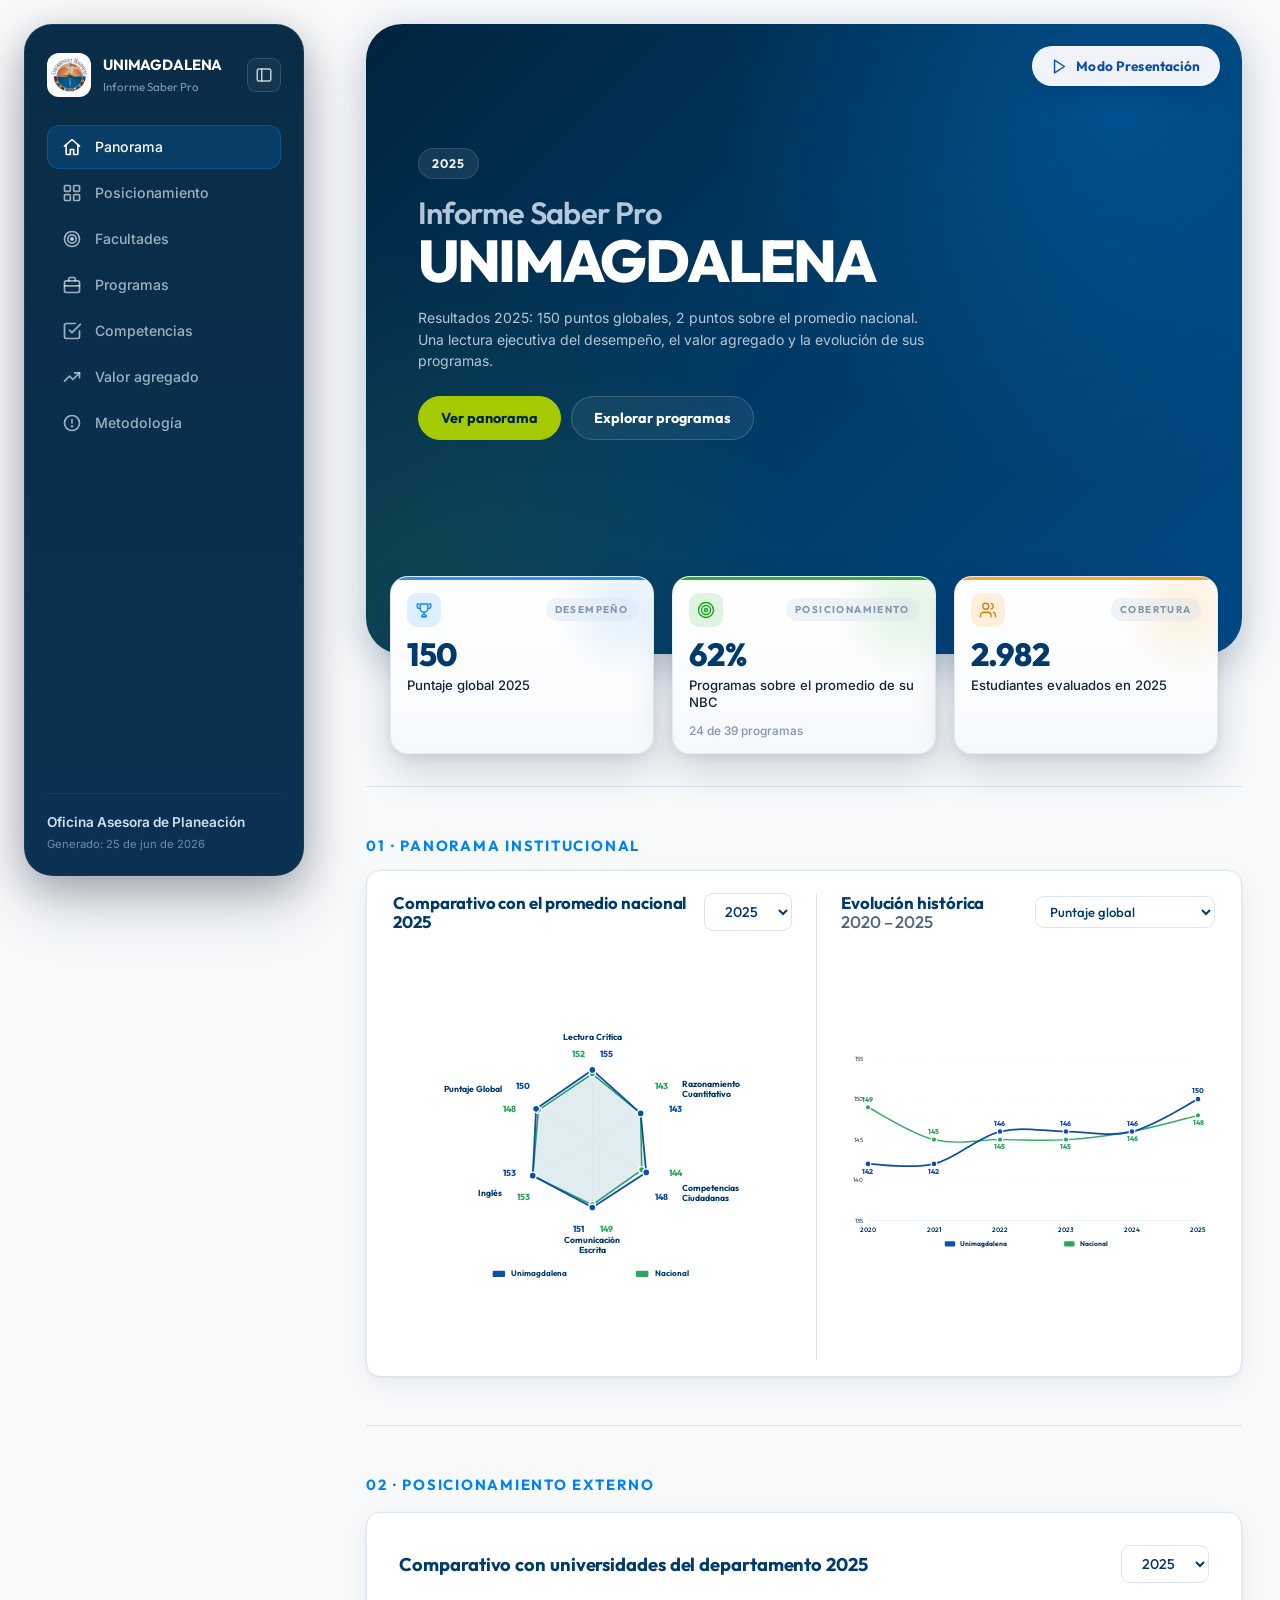
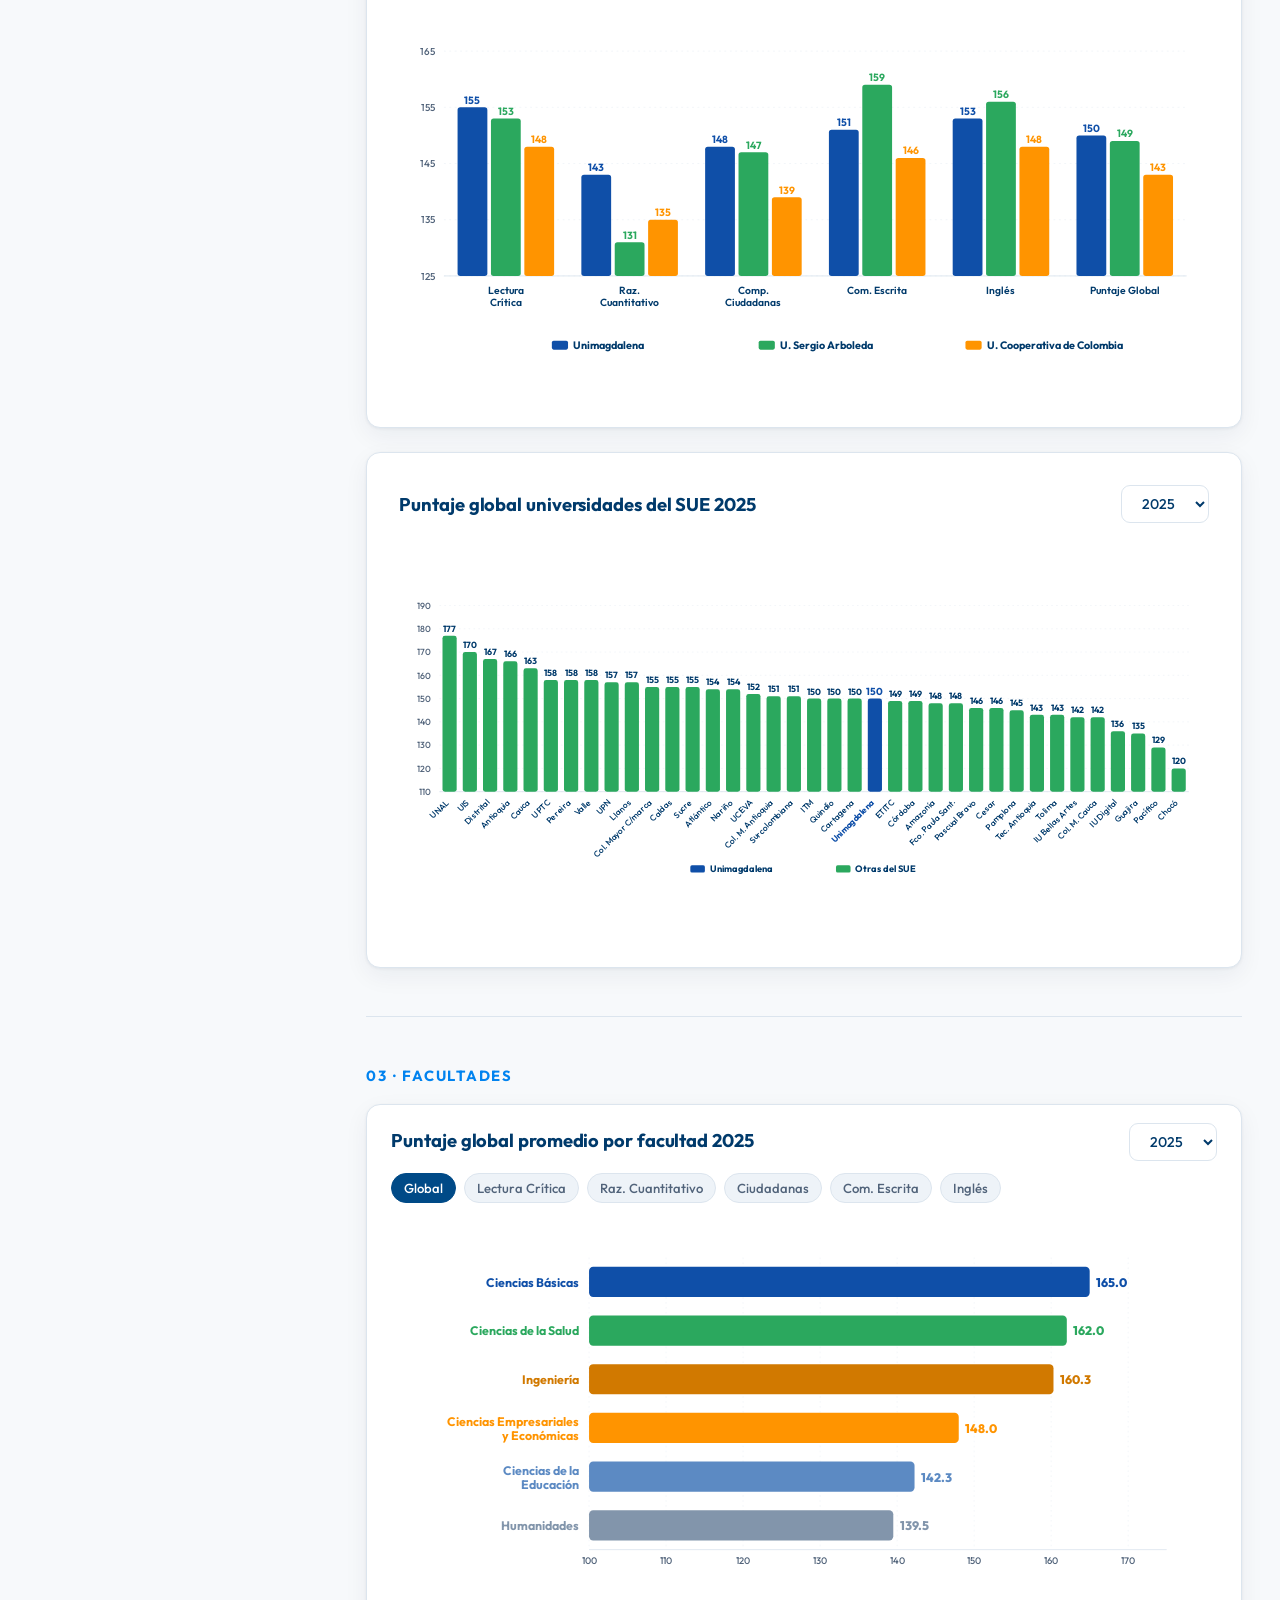
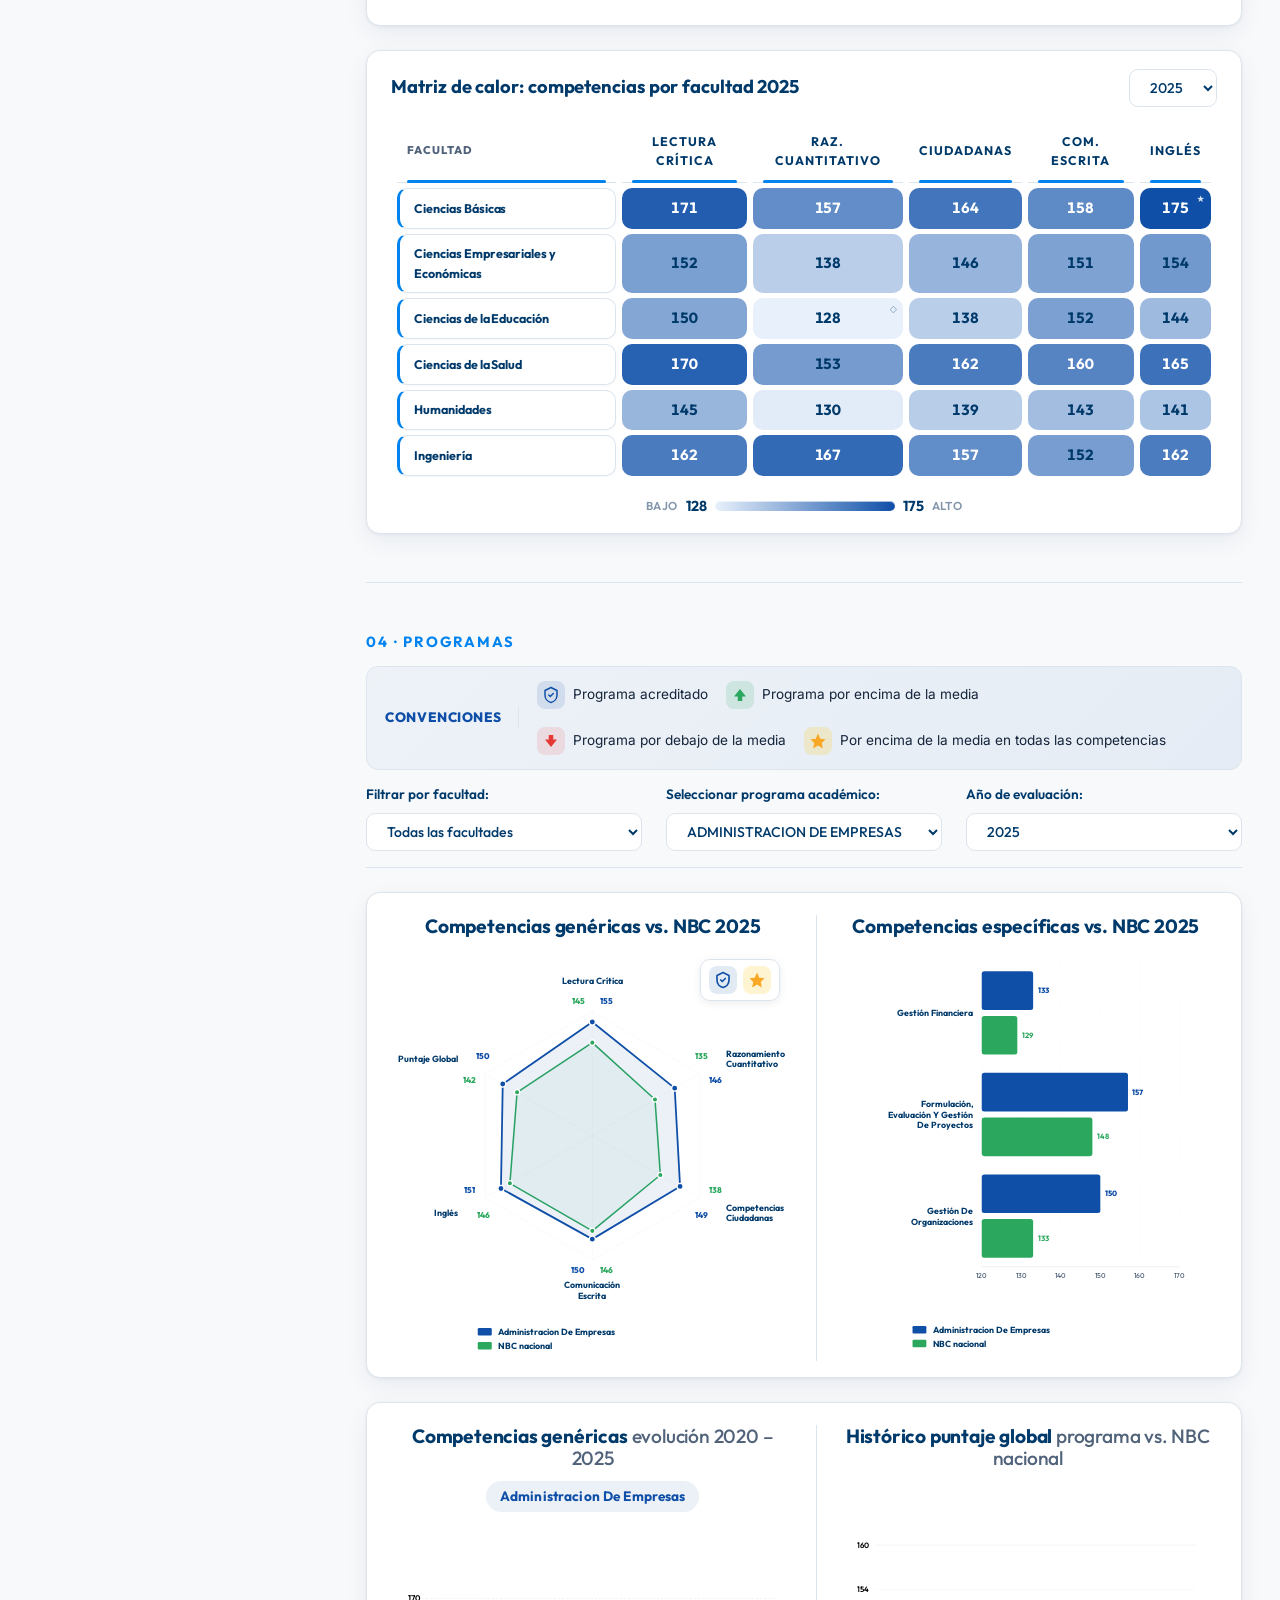
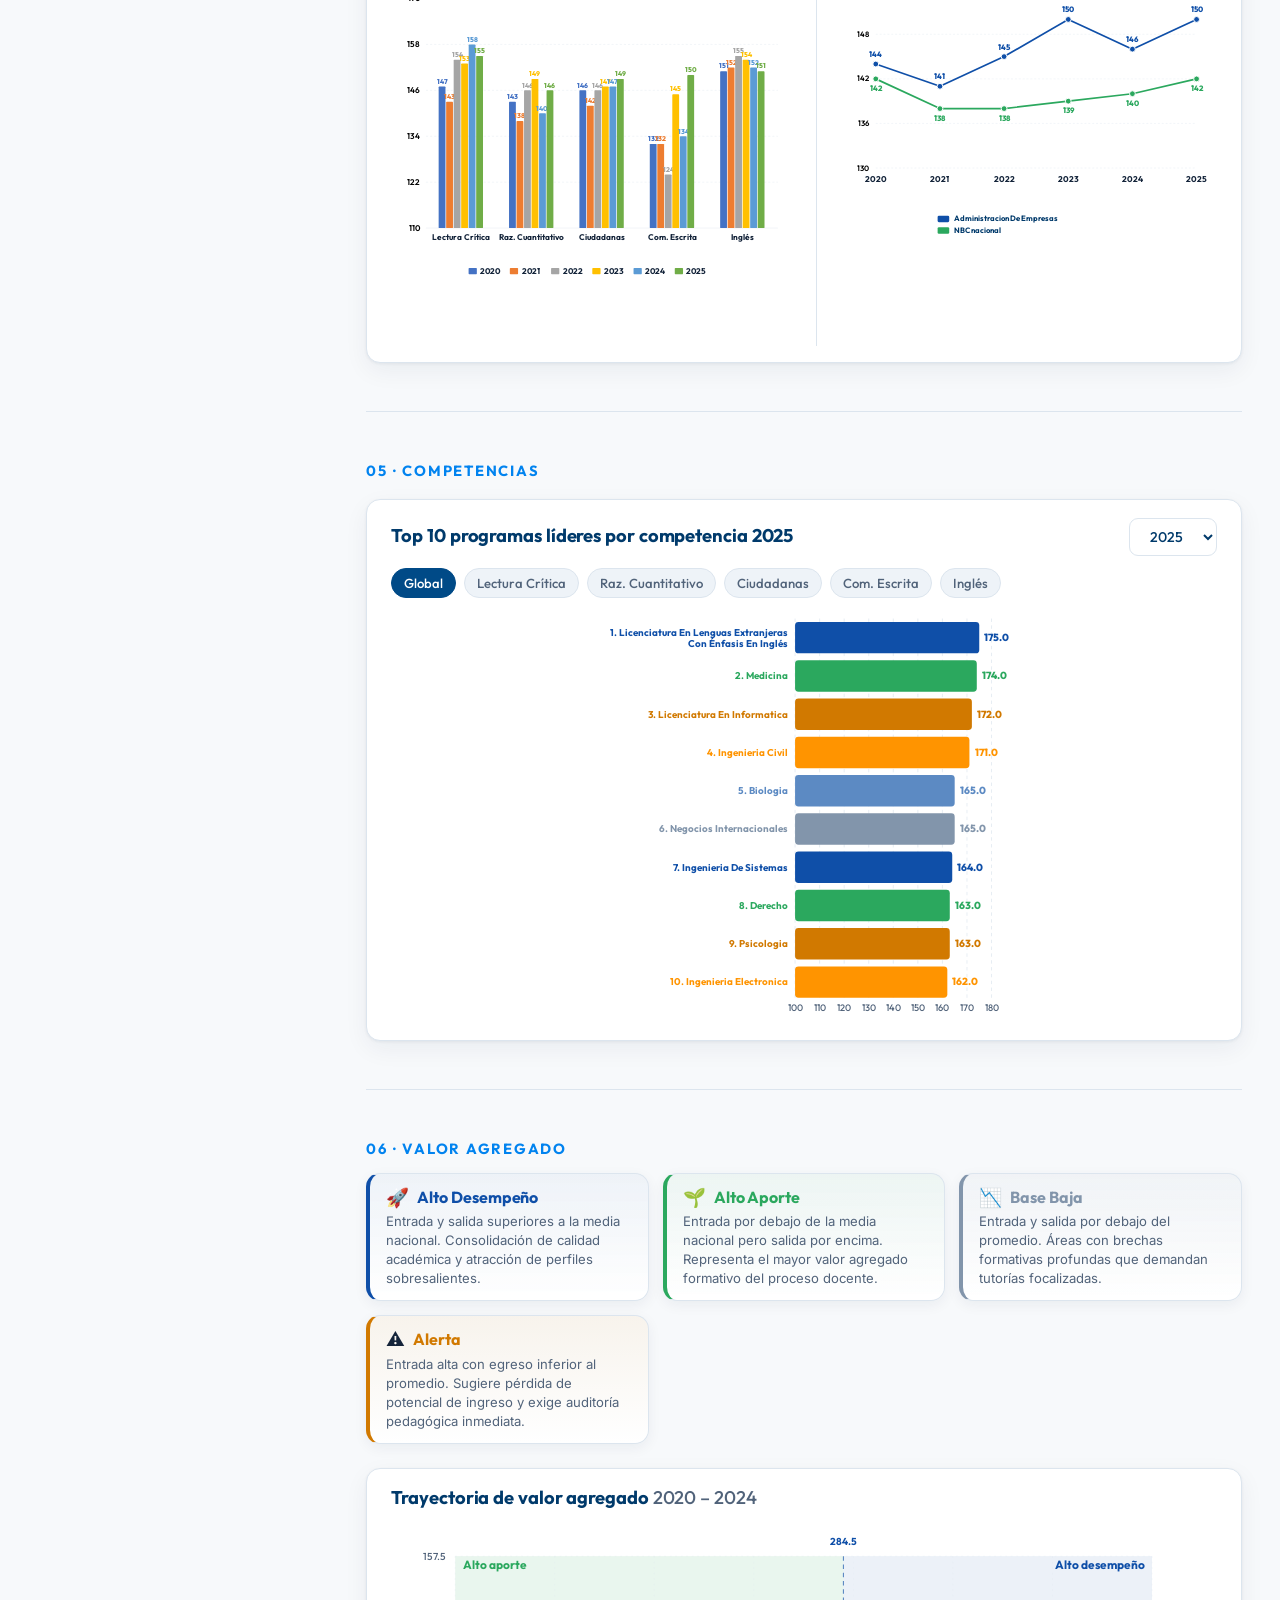
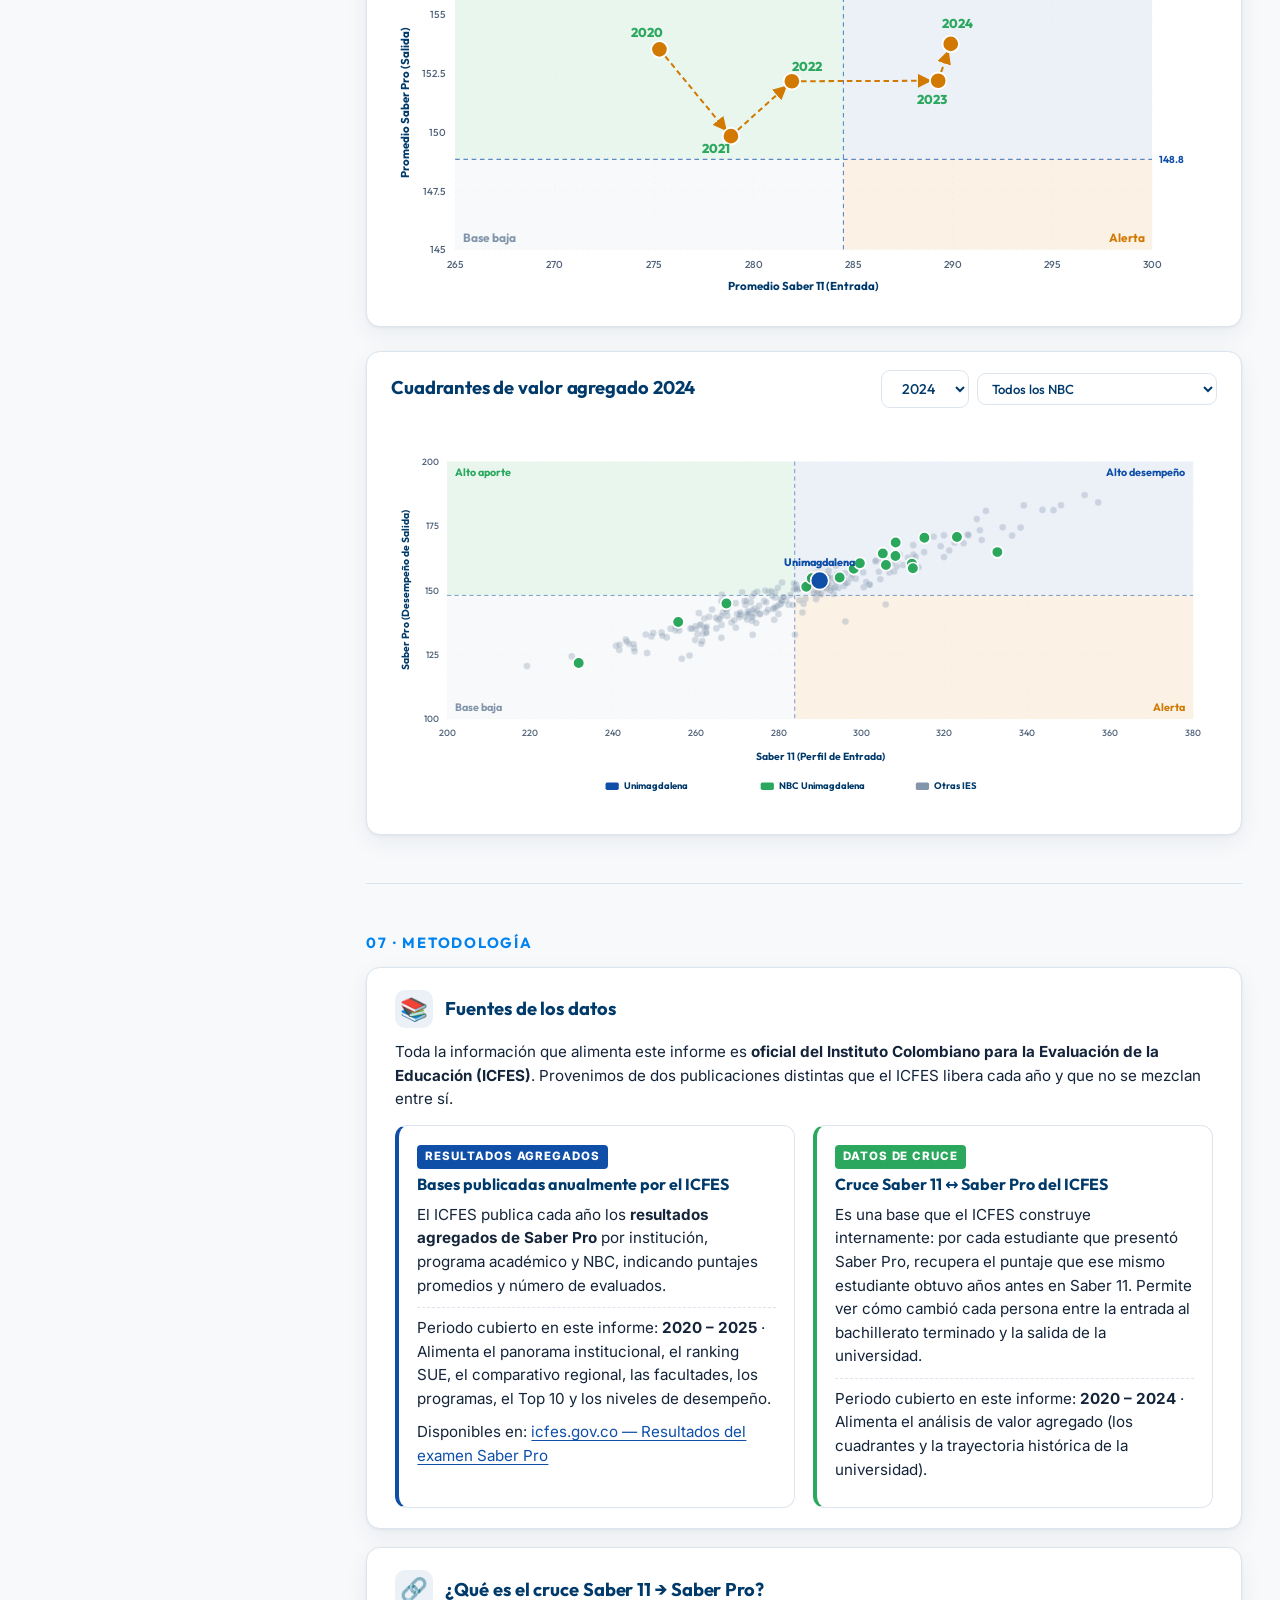
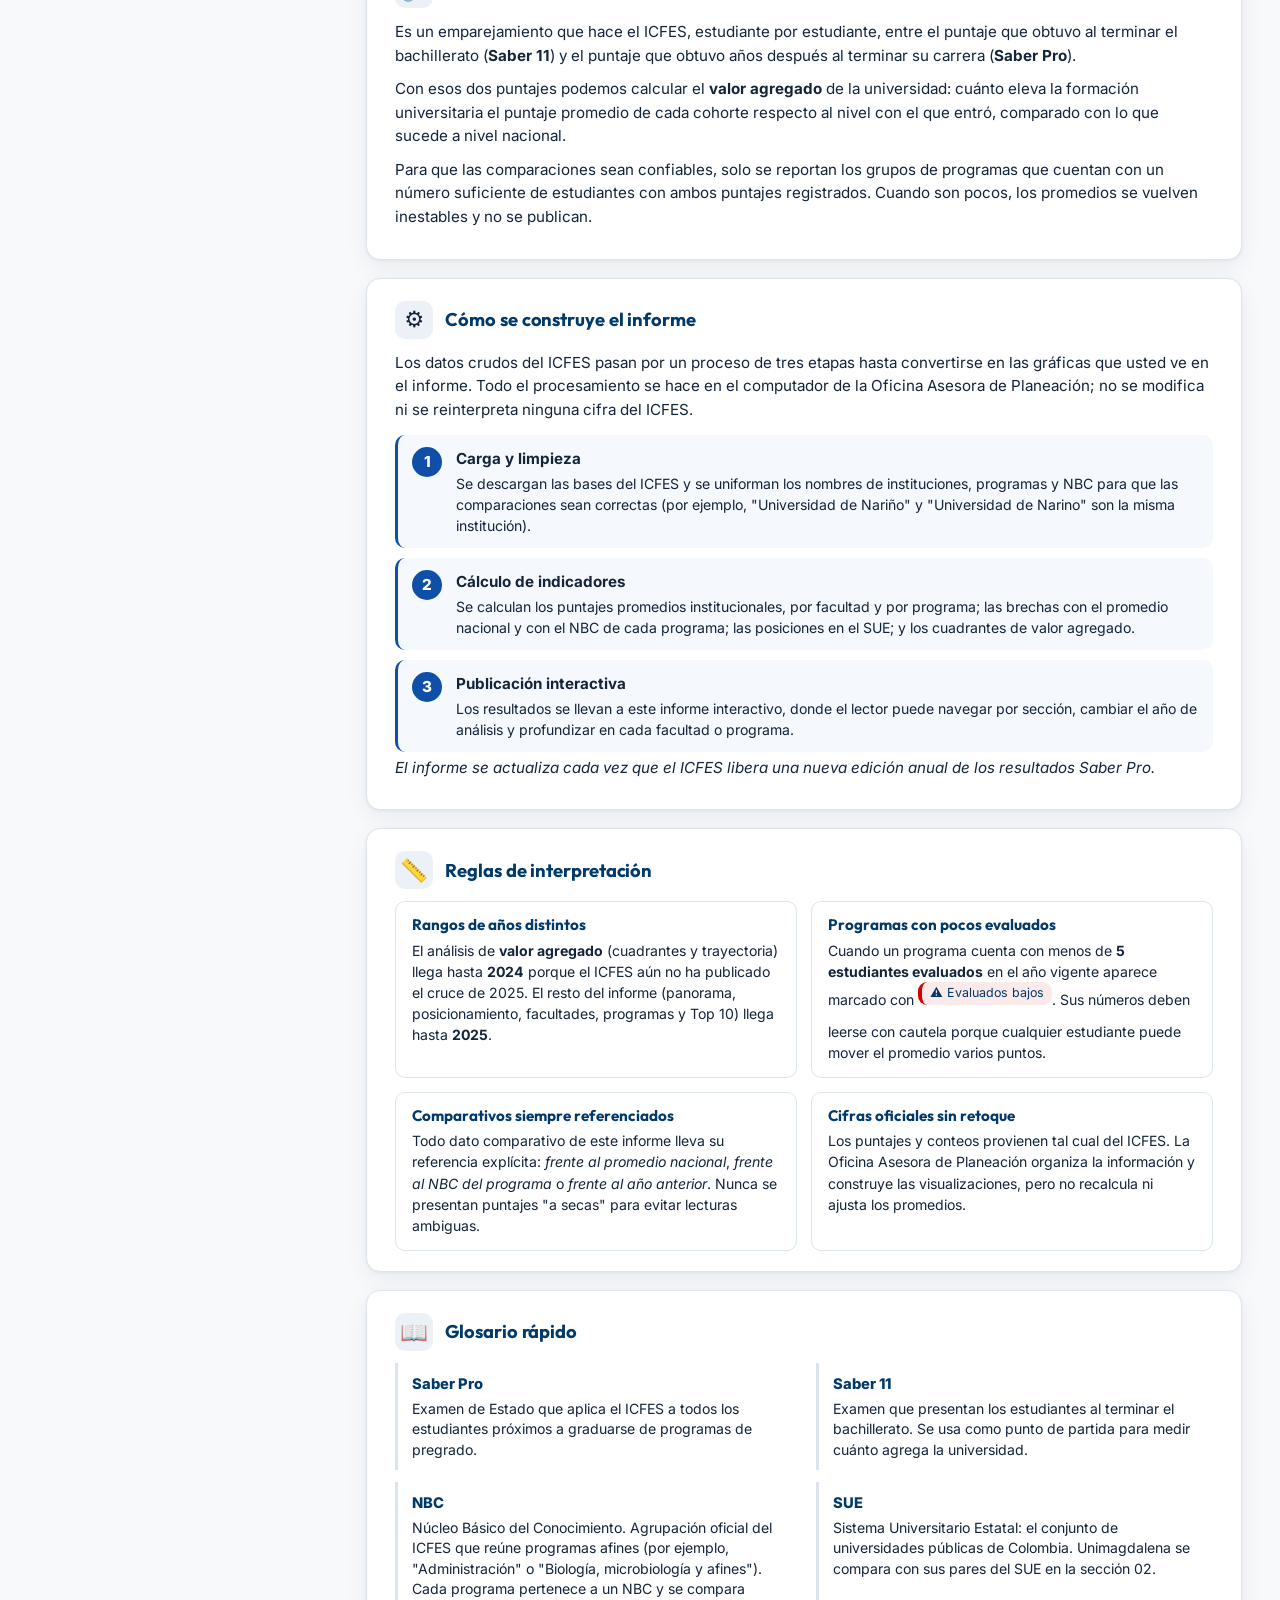
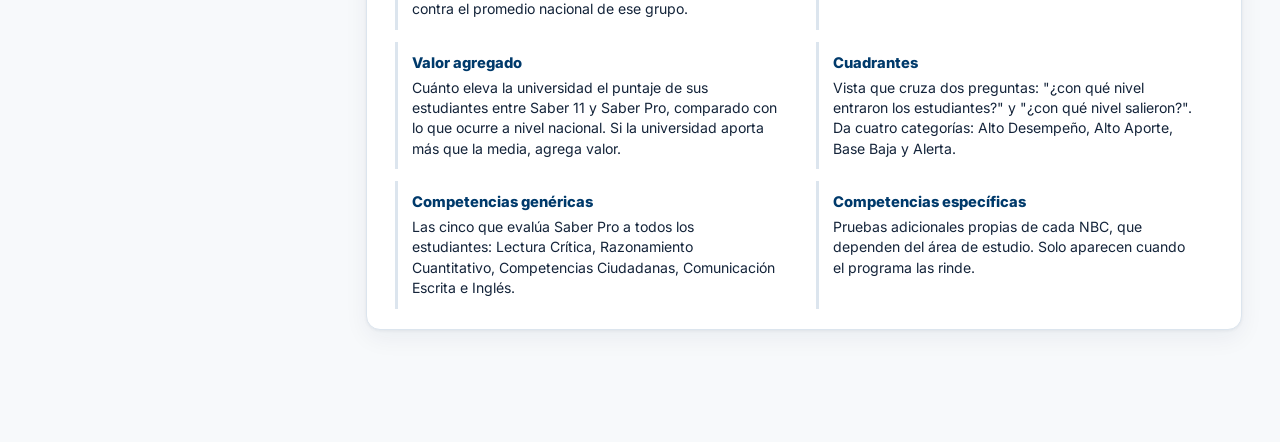
==== commit e63a8518: "feat(presentation): Slide 04 filtros en fila + Slide 03 filtros año Slide 04 Facultades: - JS ahora " ====
--- a/informe/informe/index.html
+++ b/informe/informe/index.html
@@ -14,7 +14,7 @@
 <link rel="preconnect" href="https://fonts.gstatic.com" crossorigin>
 <link href="https://fonts.googleapis.com/css2?family=Outfit:wght@400;500;600;700;800&family=Inter:wght@400;500;600&display=swap" rel="stylesheet">
 <link rel="stylesheet" href="assets/css/tokens.css?v=252">
-<link rel="stylesheet" href="assets/css/presentation.css?v=297">
+<link rel="stylesheet" href="assets/css/presentation.css?v=300">
 </head>
 <body>
 
@@ -542,6 +542,6 @@
 </div>
 
 <script src="assets/js/app.js?v=252"></script>
-<script src="assets/js/presentation.js?v=274"></script>
+<script src="assets/js/presentation.js?v=300"></script>
 </body>
 </html>
--- a/informe/informe/assets/css/presentation.css
+++ b/informe/informe/assets/css/presentation.css
@@ -829,6 +829,30 @@
   margin-bottom: clamp(8px, 1vh, 14px);
   line-height: 1.25;
 }
+
+/* Restaurar filtros año en ambos cards (Departamento + SUE) */
+.slide[data-slide="posicionamiento"] .card__header-flex {
+  display: flex !important;
+  align-items: center;
+  justify-content: space-between;
+  gap: 12px;
+  margin-bottom: clamp(8px, 1vh, 12px);
+}
+.slide[data-slide="posicionamiento"] .card__header-flex .select-wrapper,
+.slide[data-slide="posicionamiento"] .card__header-flex .control-select {
+  display: block !important;
+  flex-shrink: 0;
+}
+.slide[data-slide="posicionamiento"] .control-select {
+  font-size: 0.78rem !important;
+  padding: 5px 22px 5px 9px !important;
+  max-width: 110px;
+  border: 1px solid rgba(15, 79, 168, 0.15);
+  border-radius: 8px;
+  background-color: #f7f9fc;
+  font-weight: 600;
+  color: #0F4FA8;
+}
 .slide[data-slide="posicionamiento"] .chart-container {
   flex: 1 1 auto;
   min-height: 0;
@@ -848,9 +872,57 @@
 /* GRID: heatmap protagonista (necesita ancho para mostrar 6 competencias) */
 .slide[data-slide="facultades"] .charts-grid {
   display: grid;
-  grid-template-columns: 1fr 1.55fr;       /* bar chart mas ancho que antes */
-  gap: clamp(16px, 1.6vw, 24px);
+  grid-template-columns: 0.85fr 1.75fr;    /* heatmap mas ancho para Ingles visible */
+  gap: clamp(14px, 1.4vw, 20px);
   height: 100%;
+}
+
+/* Tabs ORIGINALES ocultos — reemplazados por el <select> facultad-comp-select */
+.slide[data-slide="facultades"] .tabs--facultad {
+  display: none !important;
+}
+
+/* Card__header-flex en Slide 04: title + comp dropdown + year dropdown EN FILA */
+.slide[data-slide="facultades"] .card__header-flex {
+  display: flex !important;
+  align-items: center;
+  justify-content: space-between;
+  gap: 10px;
+  flex-wrap: wrap;
+  margin-bottom: clamp(8px, 1vh, 12px);
+}
+
+/* SELECT dinamico de competencia (creado por JS al entrar a presentacion) */
+.slide[data-slide="facultades"] .facultad-comp-wrapper {
+  display: block !important;
+  margin: 0;
+  flex-shrink: 0;
+  width: auto;
+  max-width: 200px;
+  margin-left: auto;       /* push to right alongside year filter */
+}
+.slide[data-slide="facultades"] .facultad-comp-select {
+  display: block !important;
+  width: 100%;
+  font-size: 0.82rem !important;
+  font-weight: 700 !important;
+  padding: 6px 28px 6px 12px !important;
+  border: 2px solid rgba(15, 79, 168, 0.20) !important;
+  border-radius: 10px !important;
+  background-color: #ffffff !important;
+  color: #0F4FA8 !important;
+  cursor: pointer;
+  appearance: none;
+  -webkit-appearance: none;
+  background-image: url("data:image/svg+xml;utf8,<svg xmlns='http://www.w3.org/2000/svg' viewBox='0 0 24 24' fill='none' stroke='%230F4FA8' stroke-width='2.5' stroke-linecap='round' stroke-linejoin='round'><polyline points='6 9 12 15 18 9'/></svg>") !important;
+  background-repeat: no-repeat;
+  background-position: right 8px center;
+  background-size: 14px;
+}
+.slide[data-slide="facultades"] .facultad-comp-select:focus {
+  outline: none;
+  border-color: #0F4FA8 !important;
+  box-shadow: 0 0 0 3px rgba(15, 79, 168, 0.10);
 }
 
 /* Restaurar filtros de año en ambos cards (estaban hidden por la regla global) */
@@ -895,15 +967,9 @@
   line-height: 1.25;
 }
 
-/* TABS de competencia compactas en una sola fila horizontal */
+/* TABS de competencia ocultas — reemplazadas por el dropdown facultad-comp-select */
 .slide[data-slide="facultades"] .tabs--facultad {
-  margin: 0 0 clamp(8px, 1vh, 12px) !important;
-  display: flex !important;
-  flex-wrap: wrap;
-  gap: 4px !important;
-  flex-shrink: 0;
-  max-height: 70px;
-  overflow: hidden;
+  display: none !important;
 }
 /* Bar chart container DEBE llenar el alto restante */
 .slide[data-slide="facultades"] .chart-container#chartFacultades,
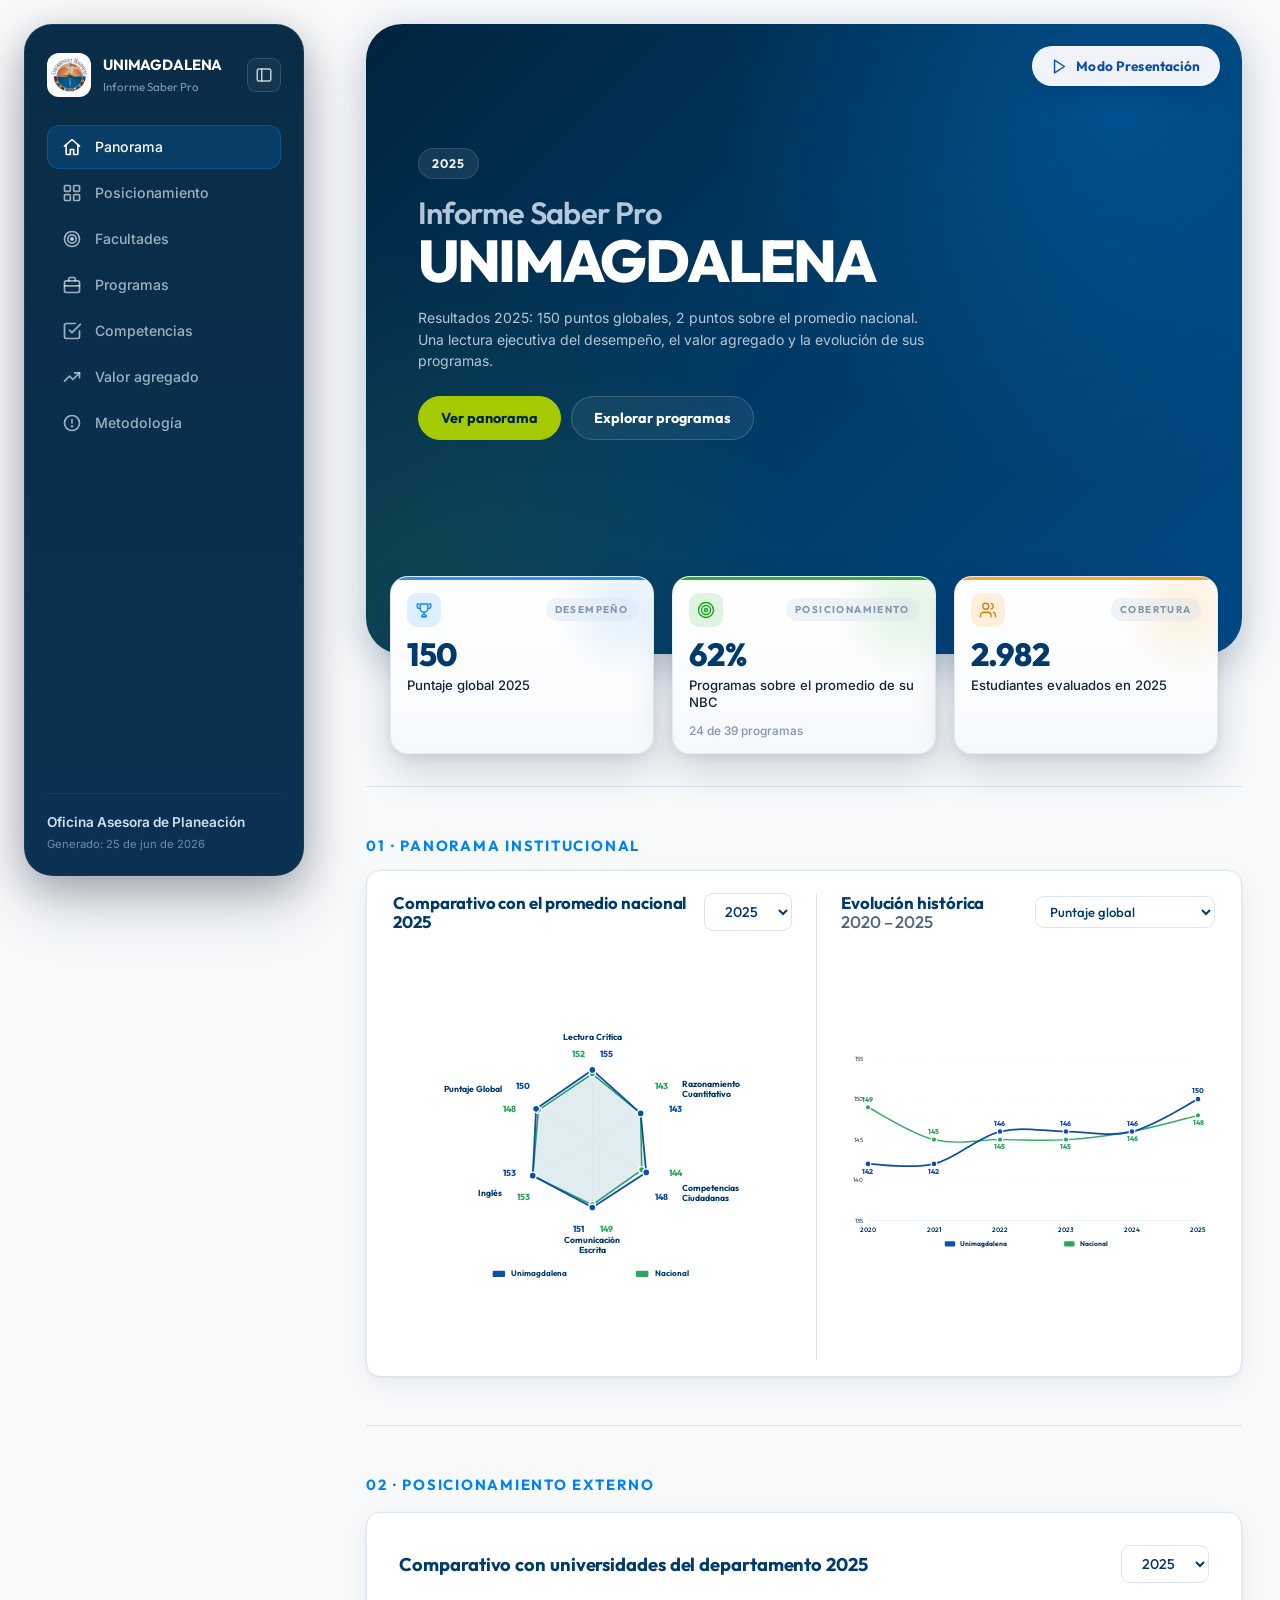
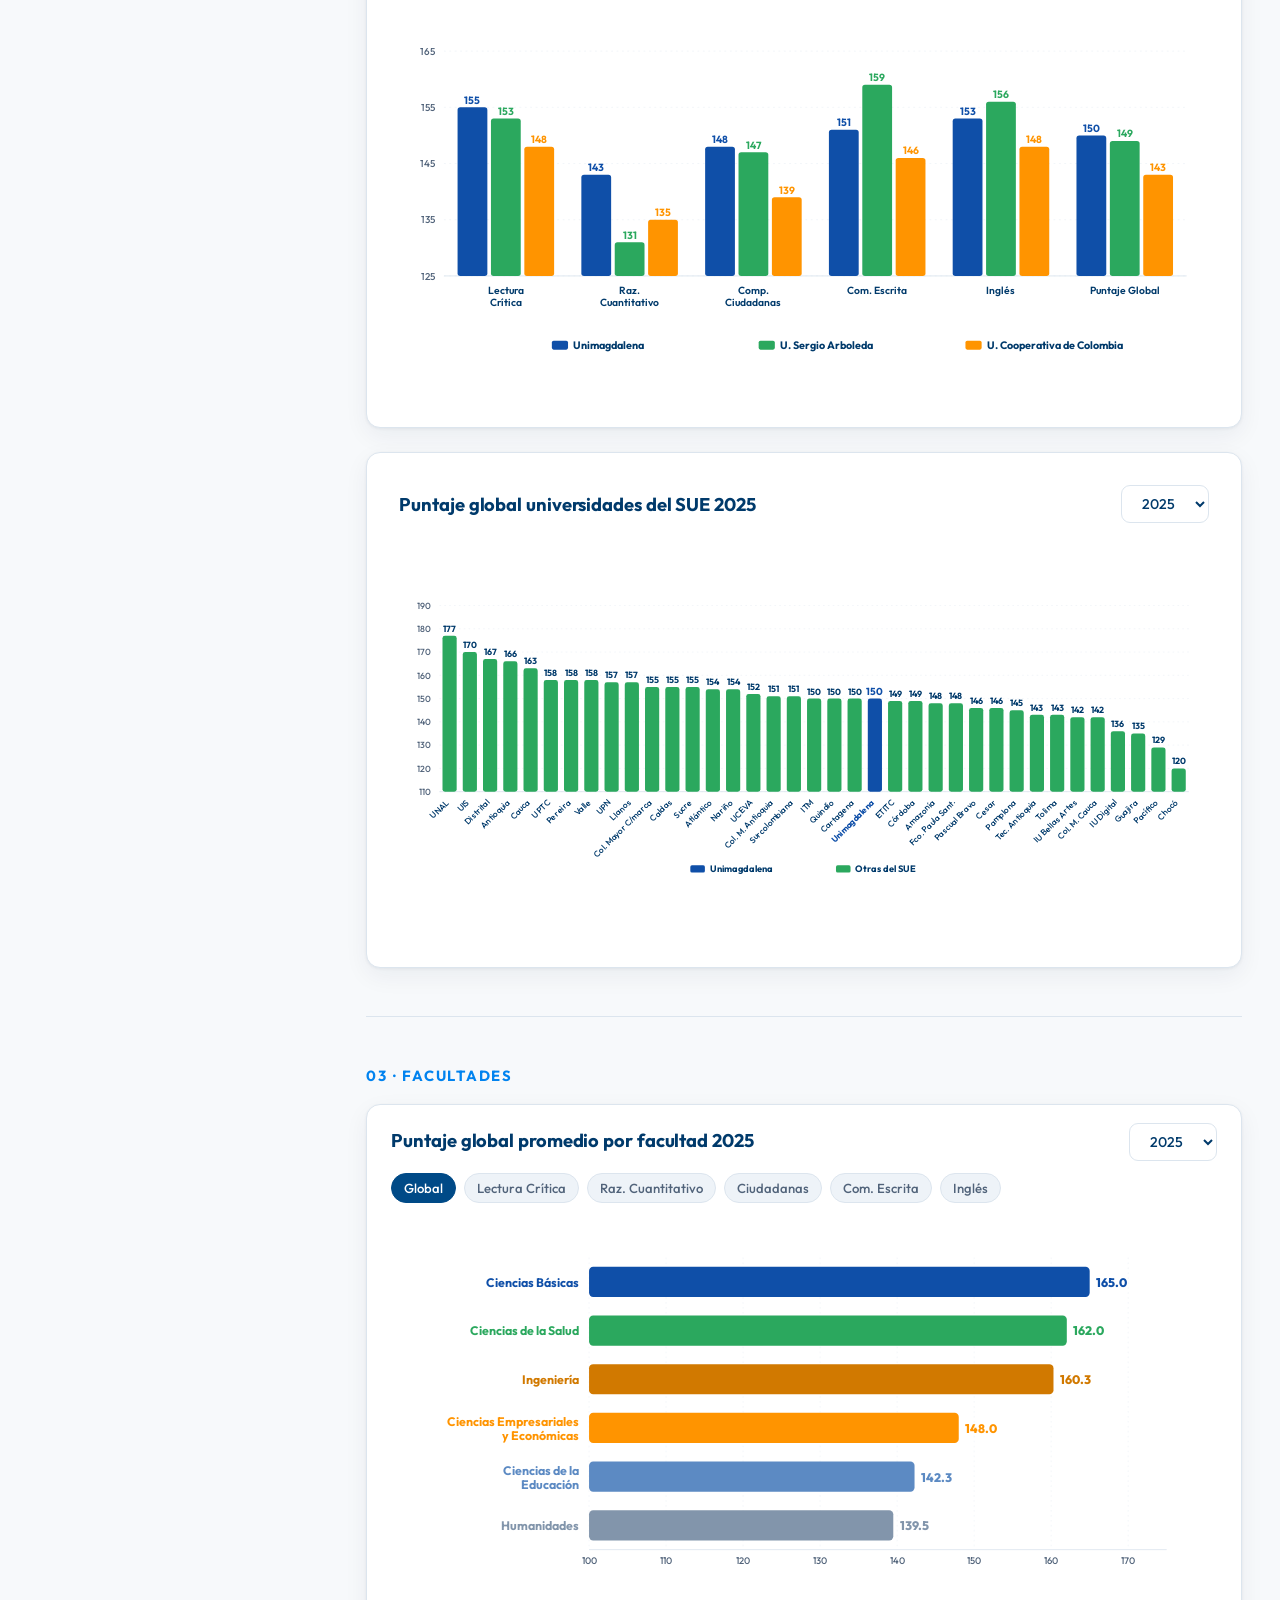
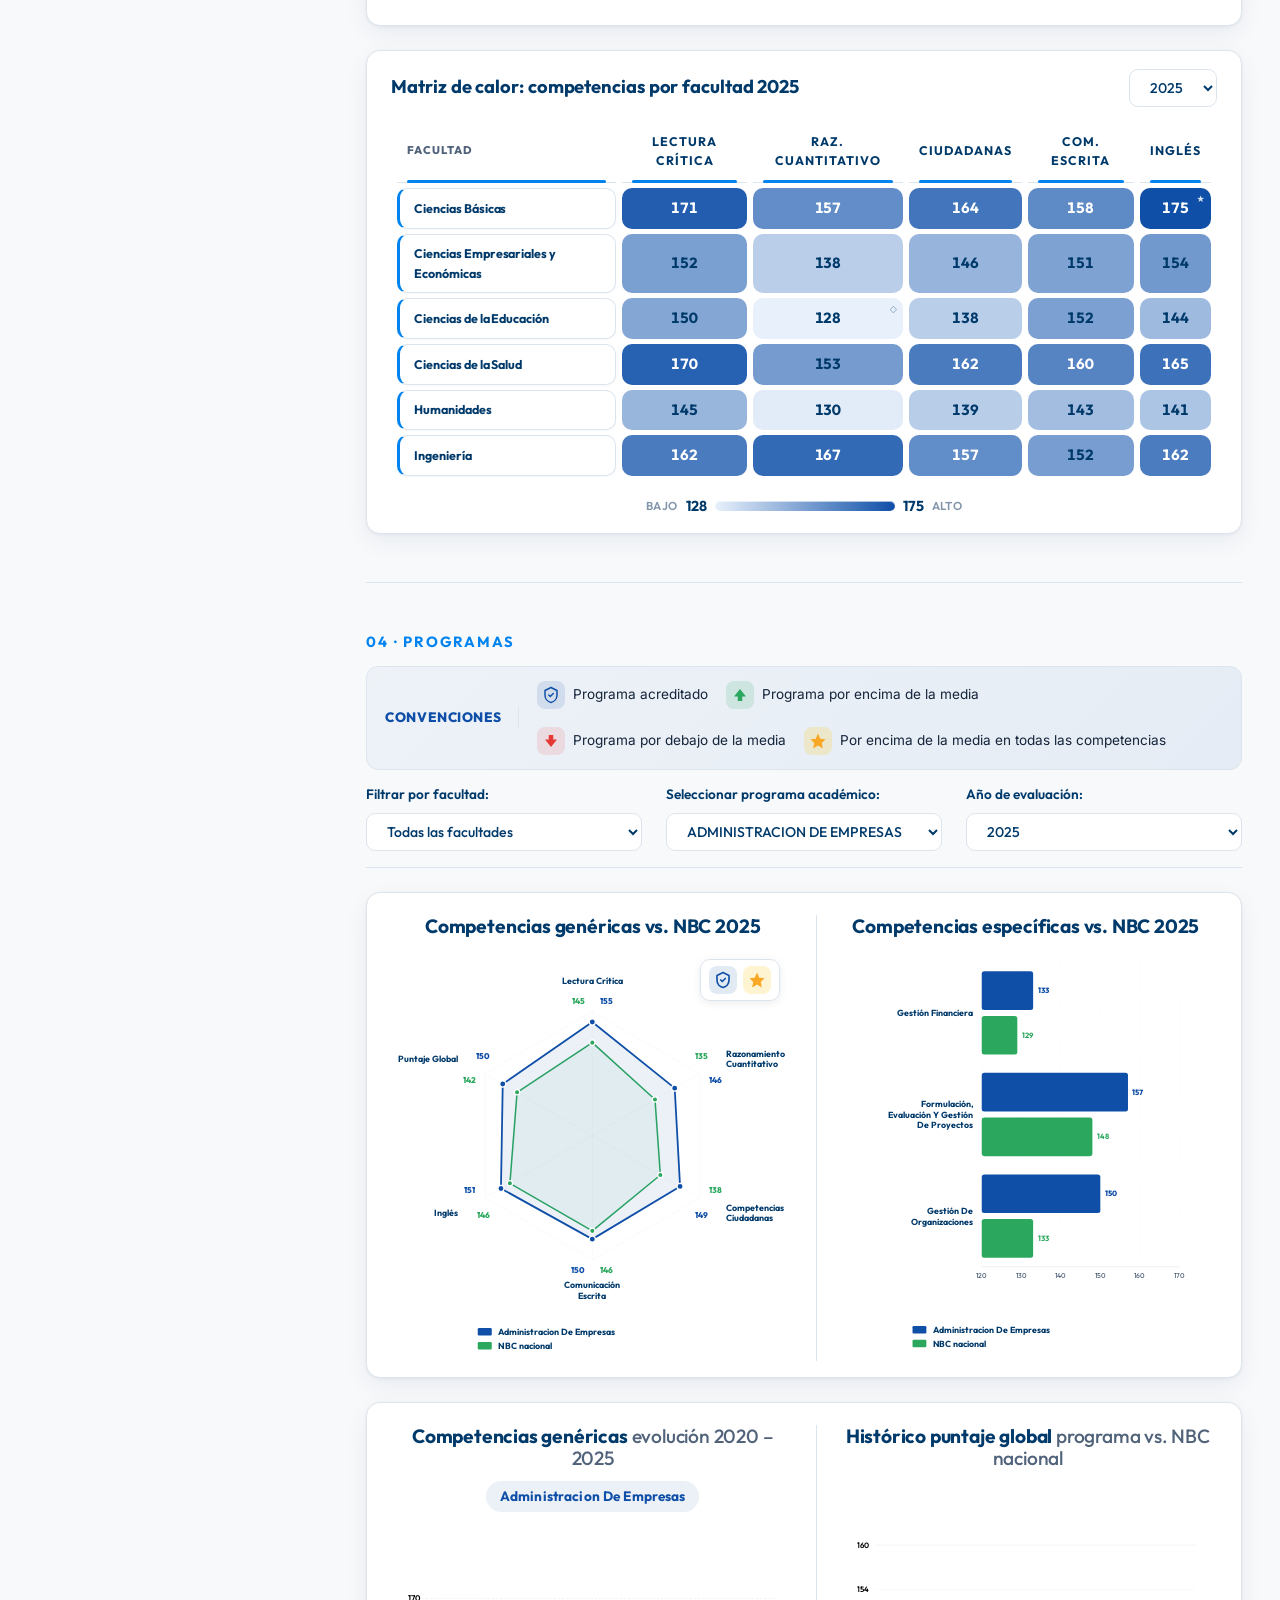
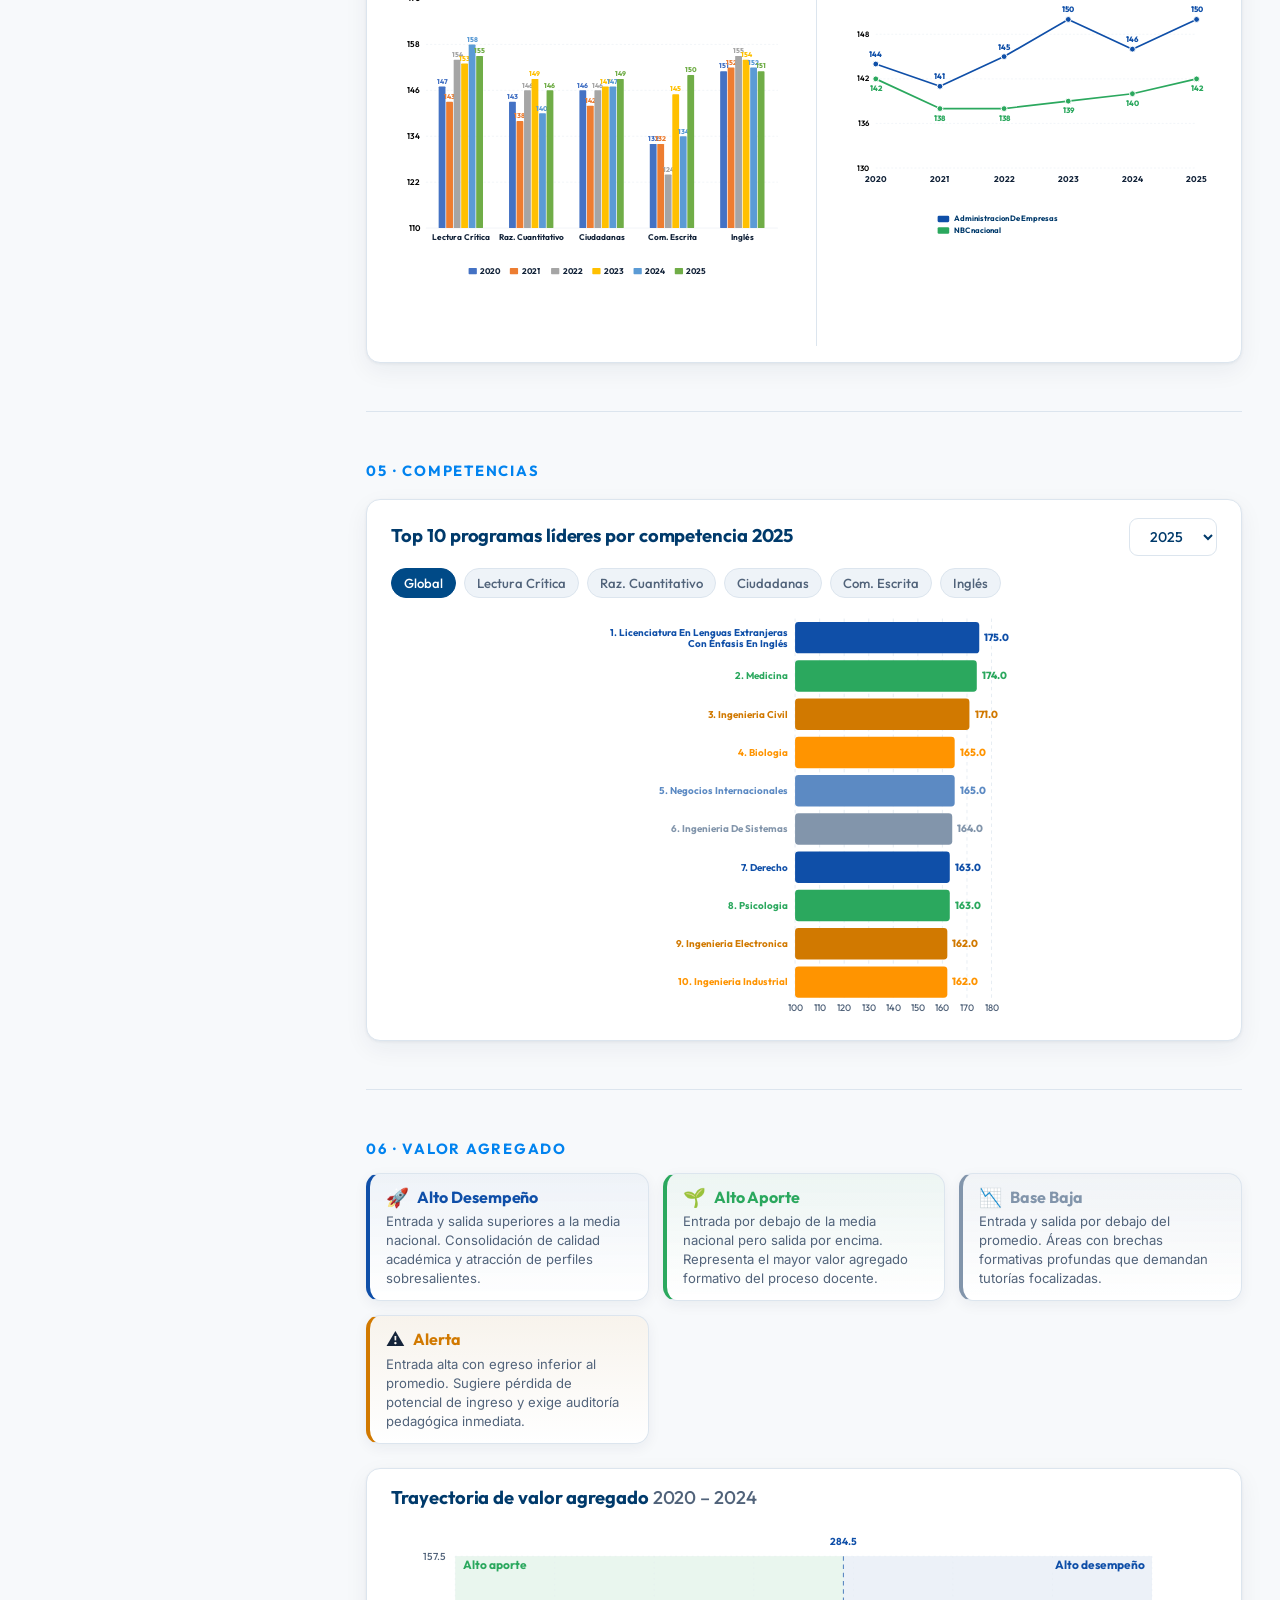
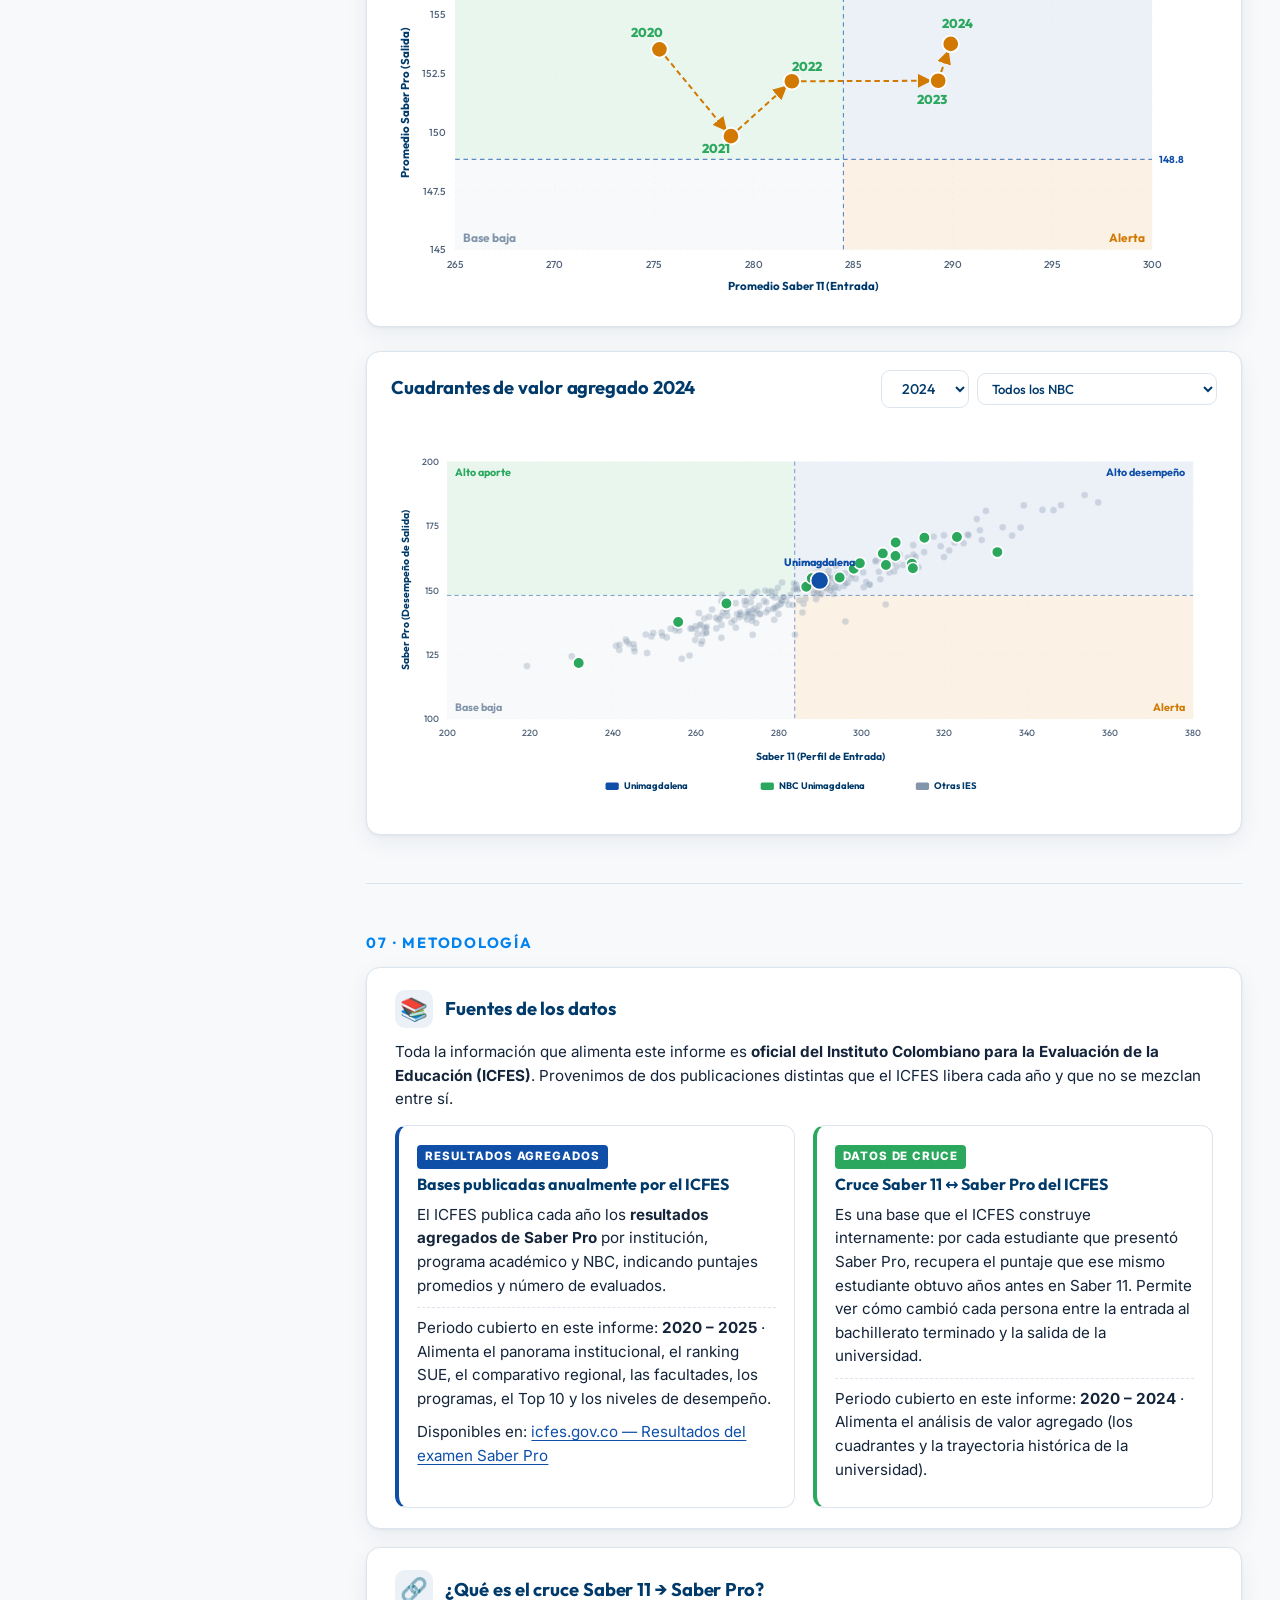
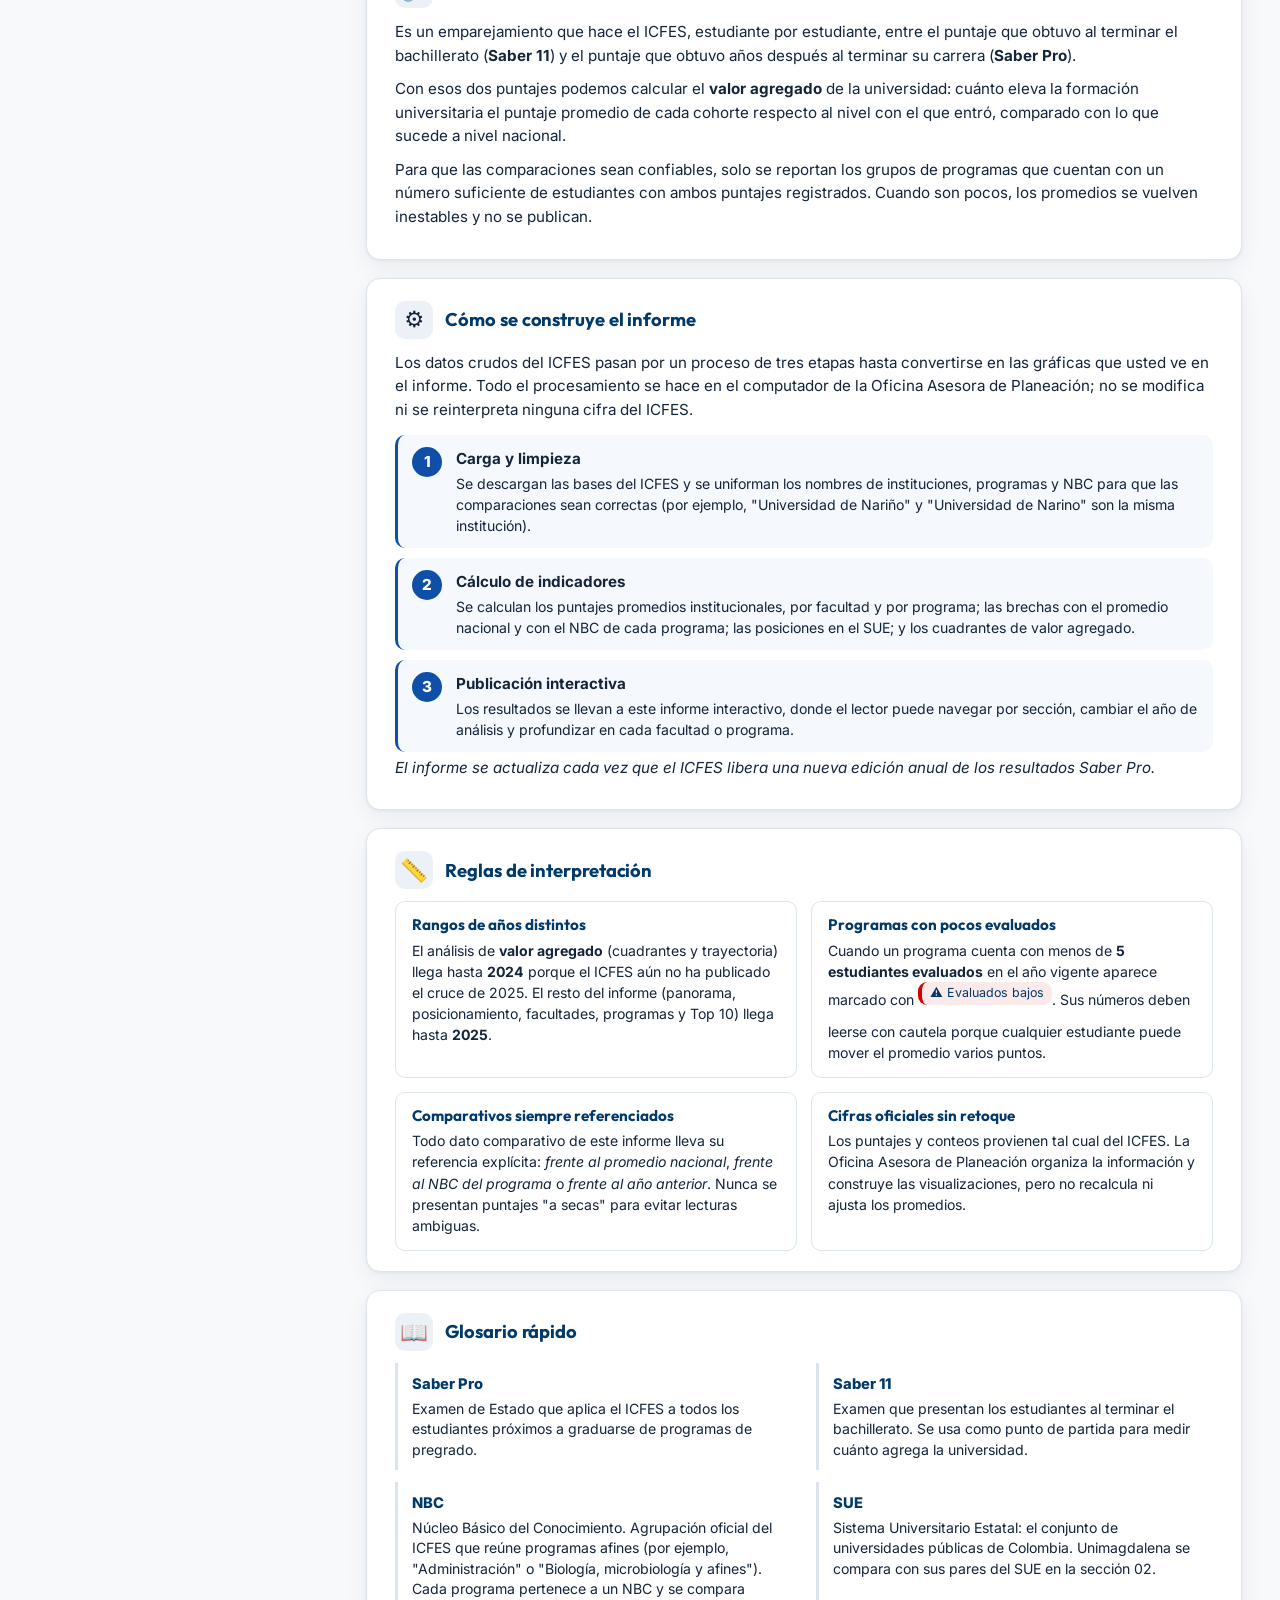
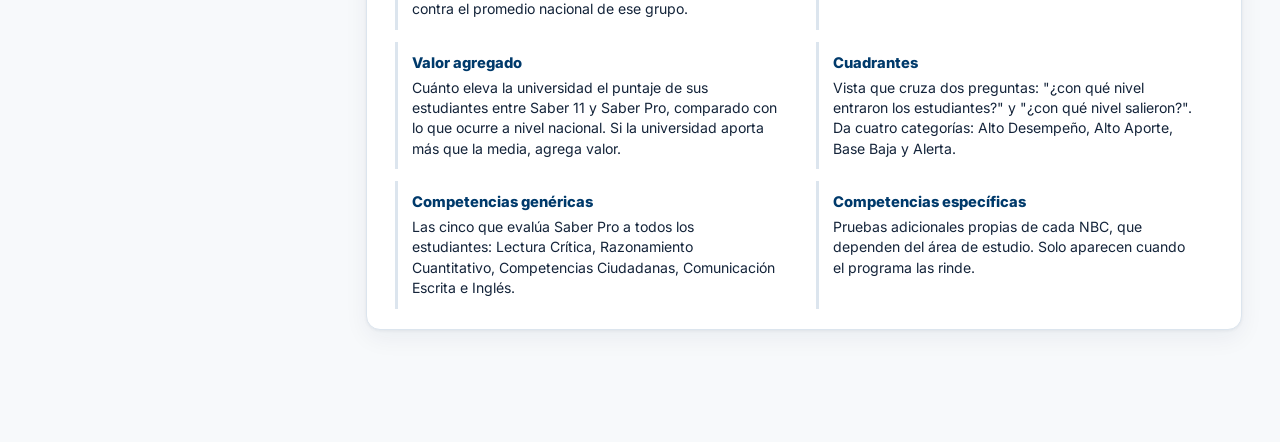
==== commit 74d92cf0: "feat(presentation): chartFacultades re-render con h del container Modificacion en app.js renderFacul" ====
--- a/informe/informe/index.html
+++ b/informe/informe/index.html
@@ -14,7 +14,7 @@
 <link rel="preconnect" href="https://fonts.gstatic.com" crossorigin>
 <link href="https://fonts.googleapis.com/css2?family=Outfit:wght@400;500;600;700;800&family=Inter:wght@400;500;600&display=swap" rel="stylesheet">
 <link rel="stylesheet" href="assets/css/tokens.css?v=252">
-<link rel="stylesheet" href="assets/css/presentation.css?v=300">
+<link rel="stylesheet" href="assets/css/presentation.css?v=304">
 </head>
 <body>
 
@@ -541,7 +541,7 @@
   </main>
 </div>
 
-<script src="assets/js/app.js?v=252"></script>
-<script src="assets/js/presentation.js?v=300"></script>
+<script src="assets/js/app.js?v=304"></script>
+<script src="assets/js/presentation.js?v=305"></script>
 </body>
 </html>
--- a/informe/informe/assets/css/presentation.css
+++ b/informe/informe/assets/css/presentation.css
@@ -869,12 +869,14 @@
 /* ----------------------------------------------------------------------------
    10. SLIDE 04 — FACULTADES: bar chart + heatmap side-by-side
    ---------------------------------------------------------------------------- */
-/* GRID: heatmap protagonista (necesita ancho para mostrar 6 competencias) */
+/* GRID: cards MISMO TAMAÑO. El chart re-renderiza con h ajustada
+   al aspect del container (en app.js) → llena sin distorsión. */
 .slide[data-slide="facultades"] .charts-grid {
   display: grid;
-  grid-template-columns: 0.85fr 1.75fr;    /* heatmap mas ancho para Ingles visible */
+  grid-template-columns: 1fr 1.4fr;
   gap: clamp(14px, 1.4vw, 20px);
   height: 100%;
+  align-items: stretch;
 }
 
 /* Tabs ORIGINALES ocultos — reemplazados por el <select> facultad-comp-select */
@@ -971,8 +973,7 @@
 .slide[data-slide="facultades"] .tabs--facultad {
   display: none !important;
 }
-/* Bar chart container DEBE llenar el alto restante */
-.slide[data-slide="facultades"] .chart-container#chartFacultades,
+/* Chart containers: SVGs renderizan a su aspect ratio natural */
 .slide[data-slide="facultades"] .chart-container {
   flex: 1 1 auto !important;
   min-height: 0 !important;
@@ -981,8 +982,11 @@
 }
 .slide[data-slide="facultades"] .chart-container > svg {
   width: 100% !important;
-  height: 100% !important;
-}
+  height: auto !important;
+  max-height: 100% !important;
+}
+
+/* Reglas movidas al bloque GRID principal arriba */
 .slide[data-slide="facultades"] .tabs--facultad .tab {
   padding: 5px 10px !important;
   font-size: 0.72rem !important;
